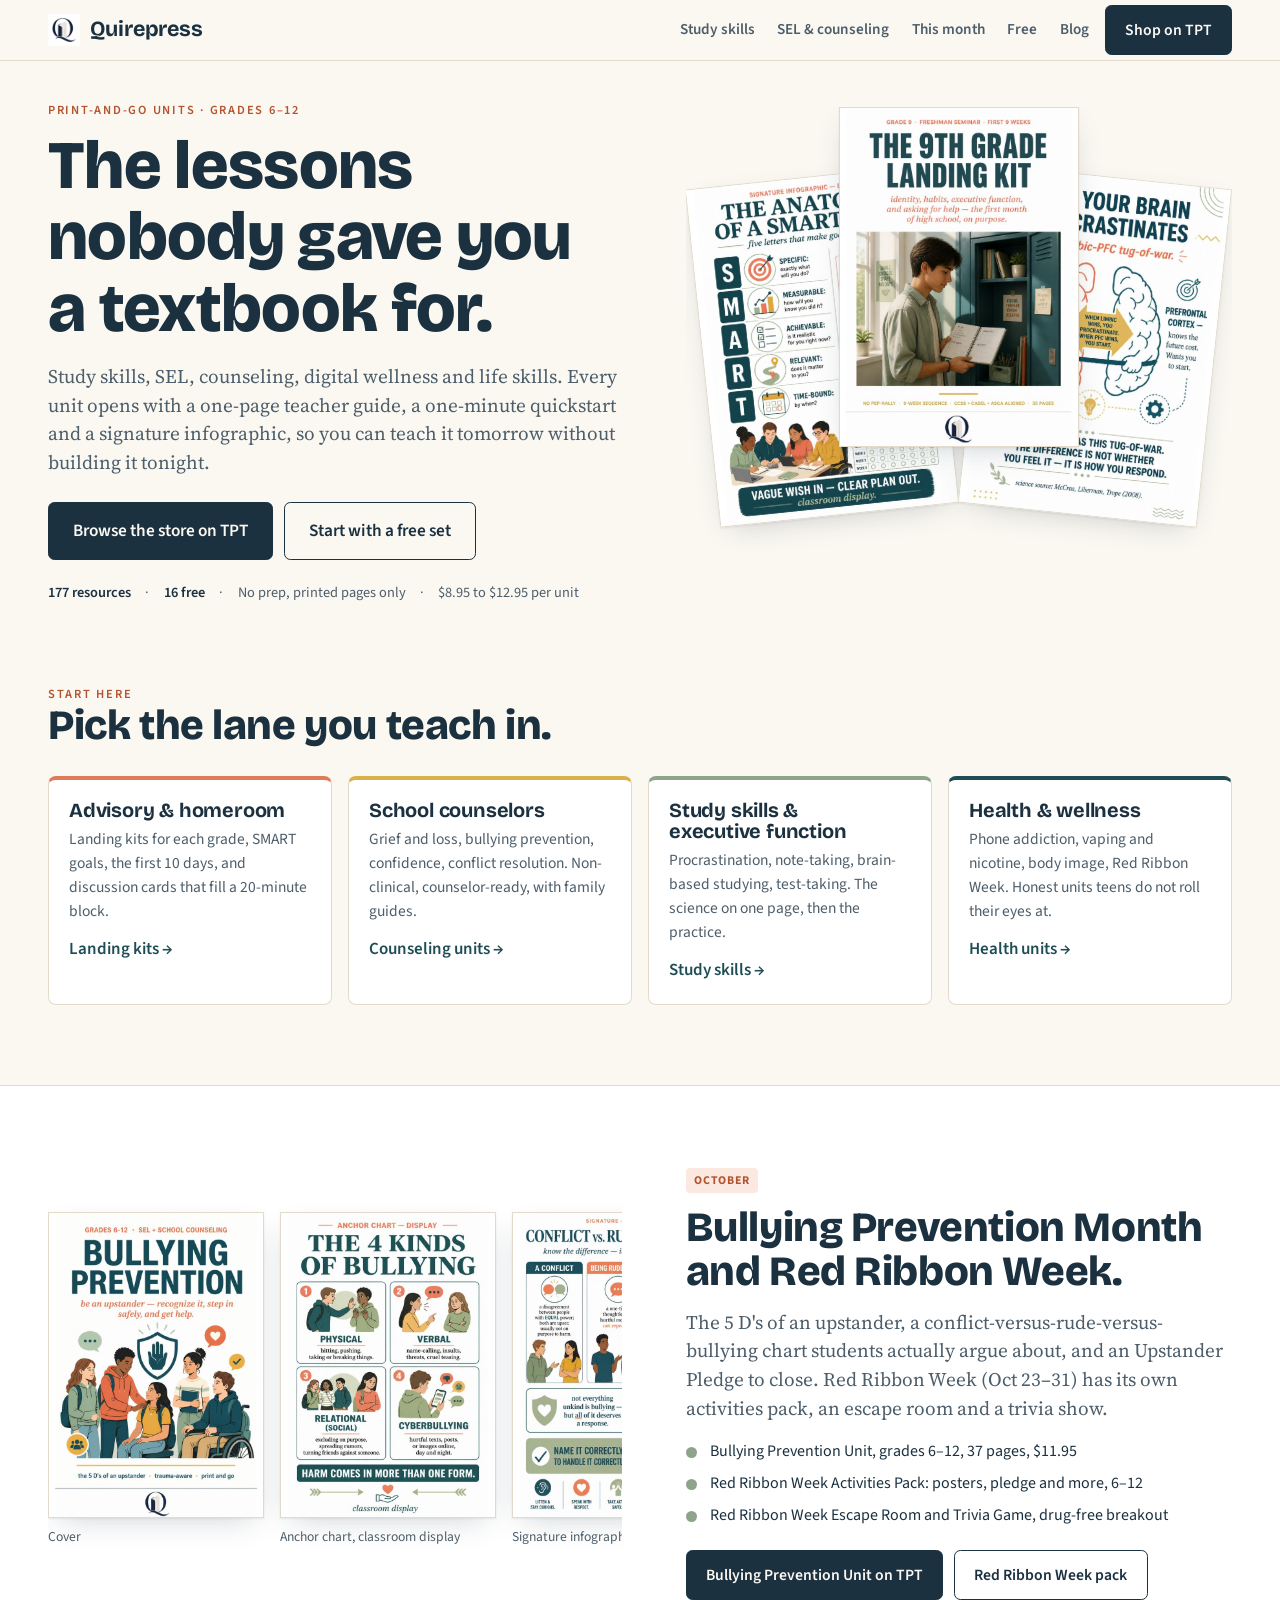
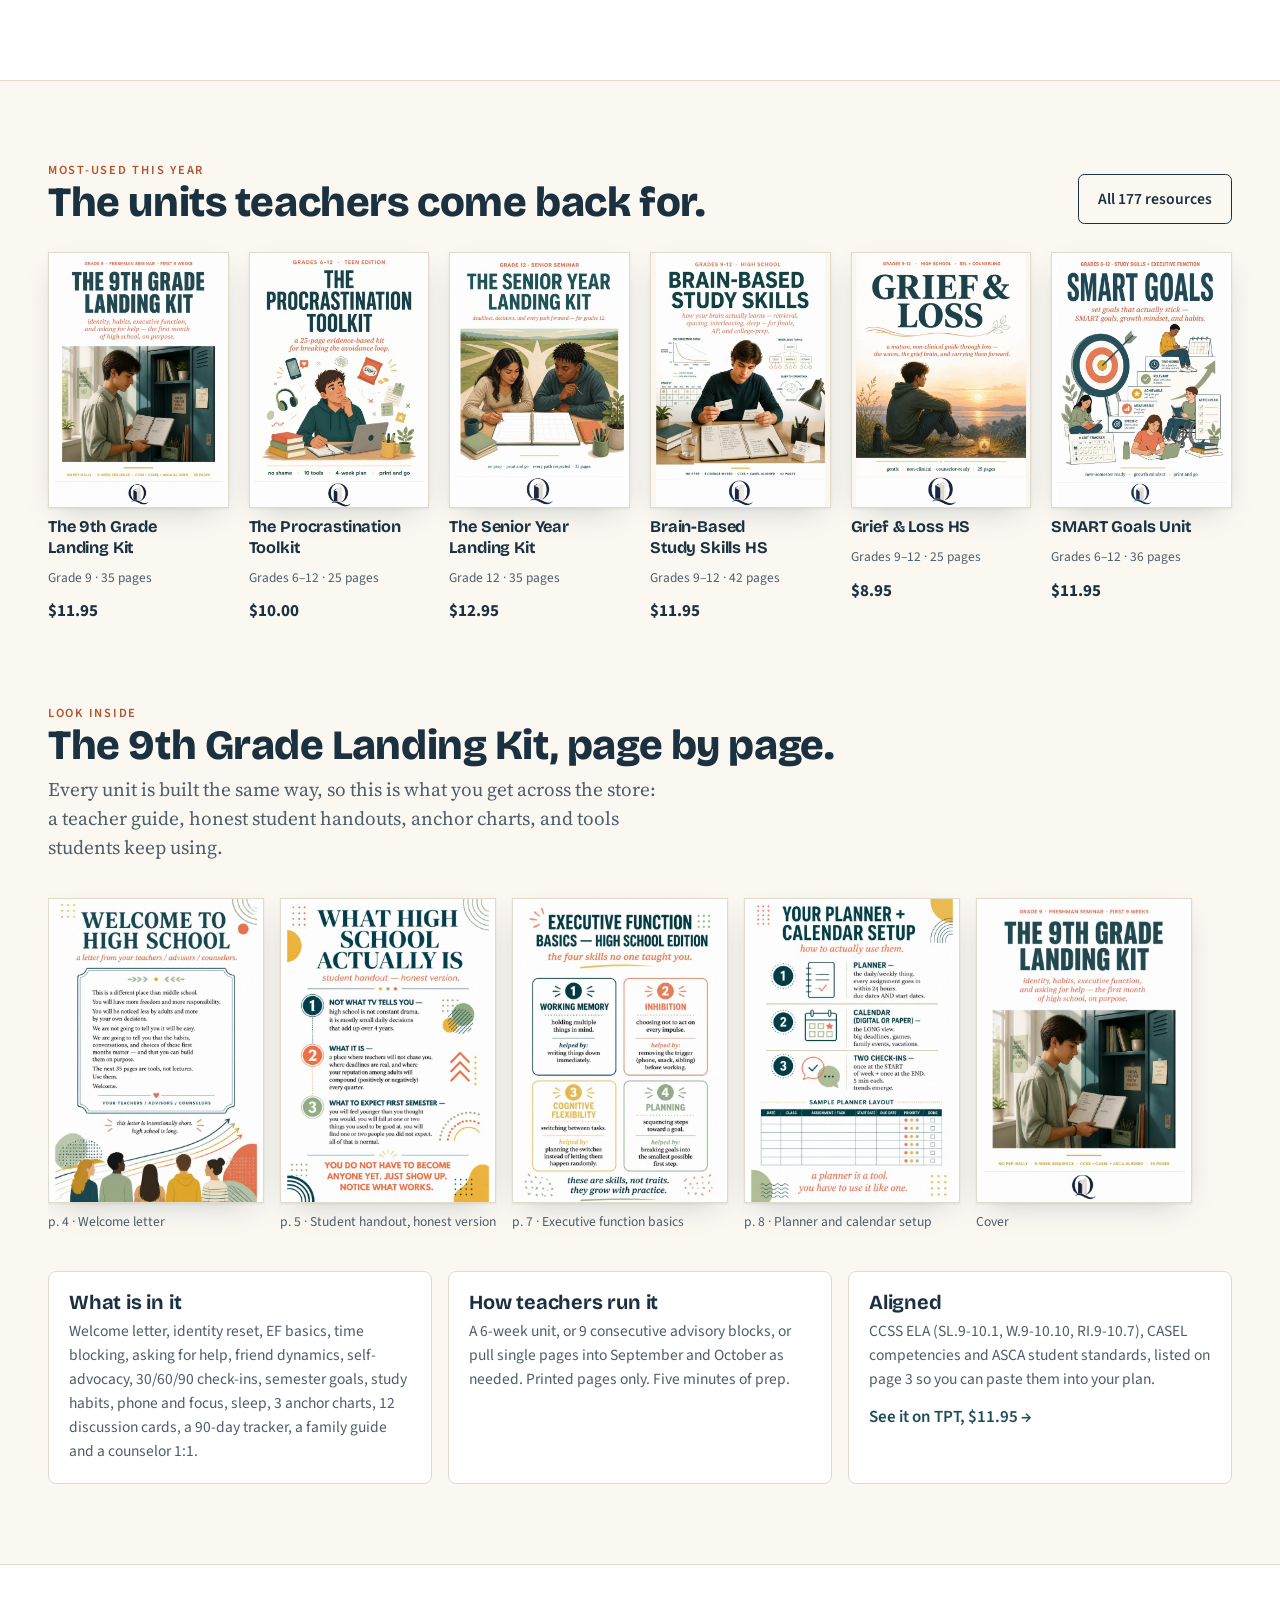
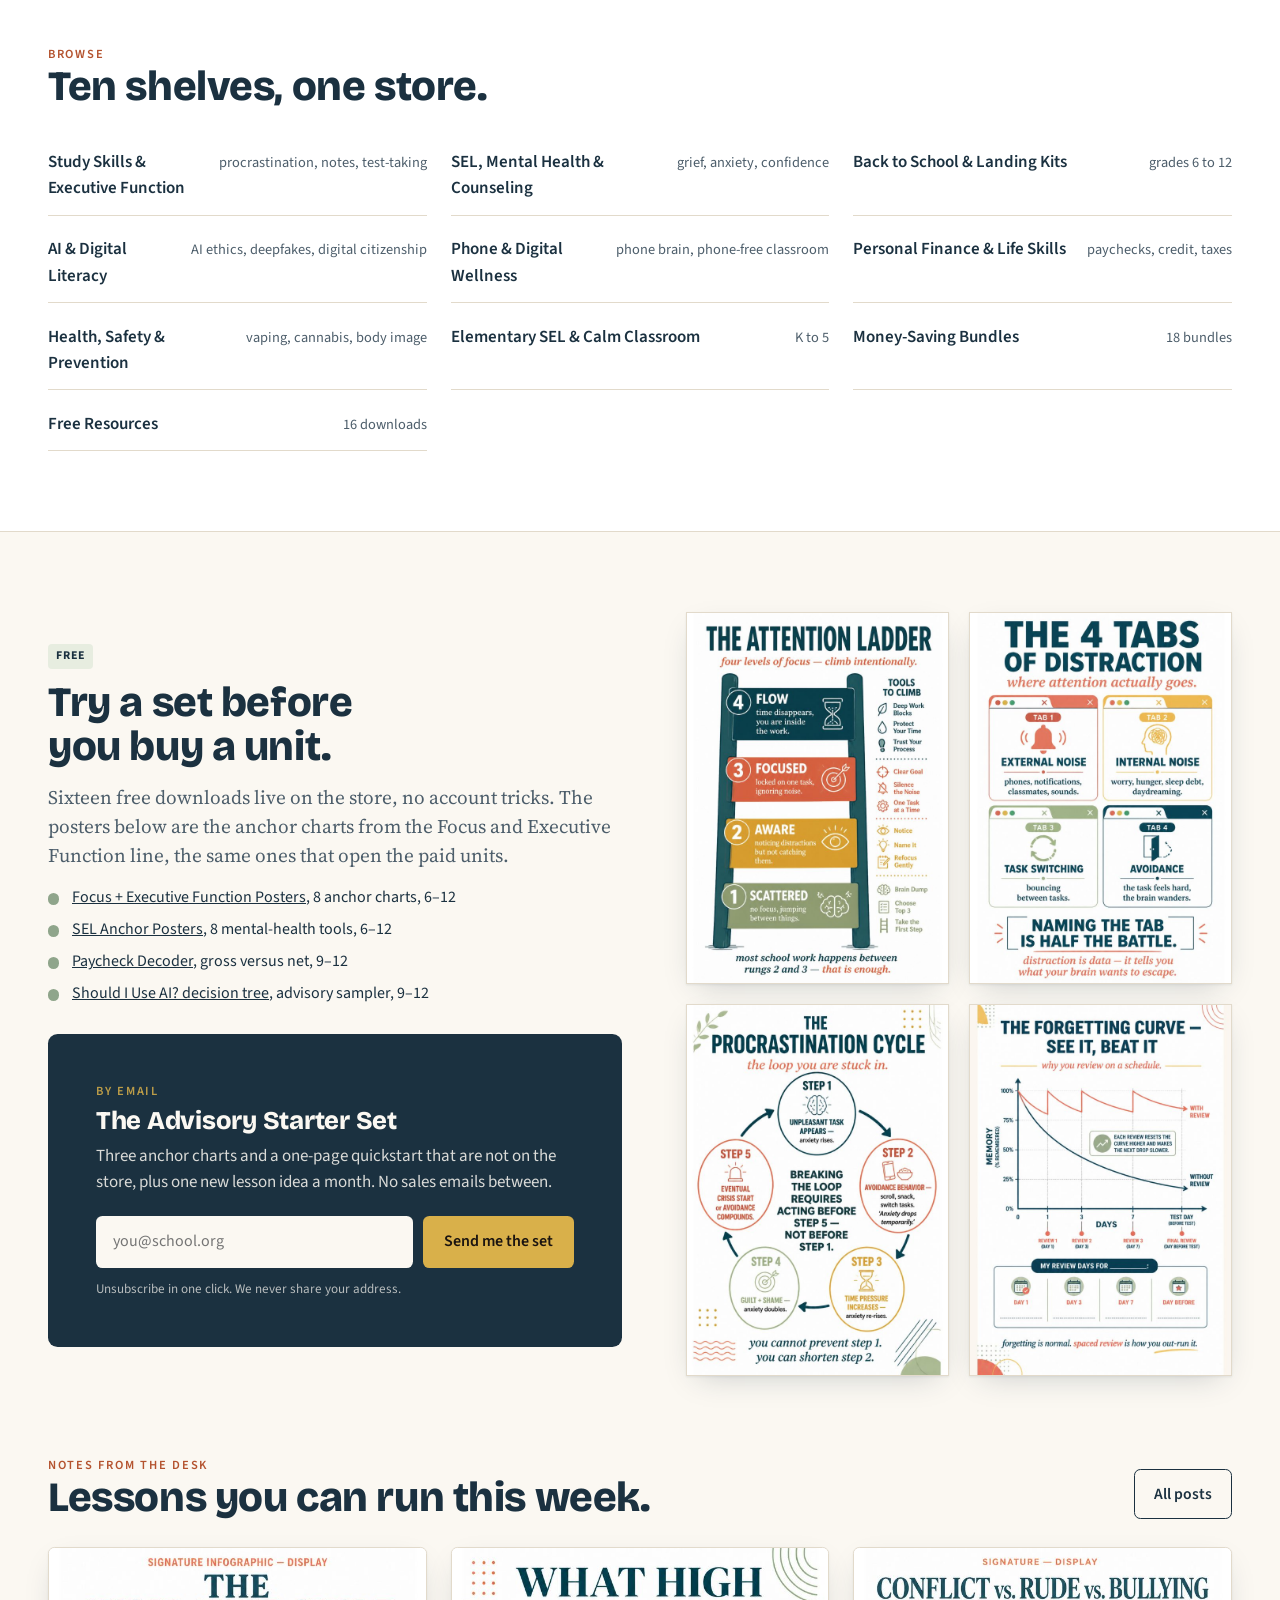
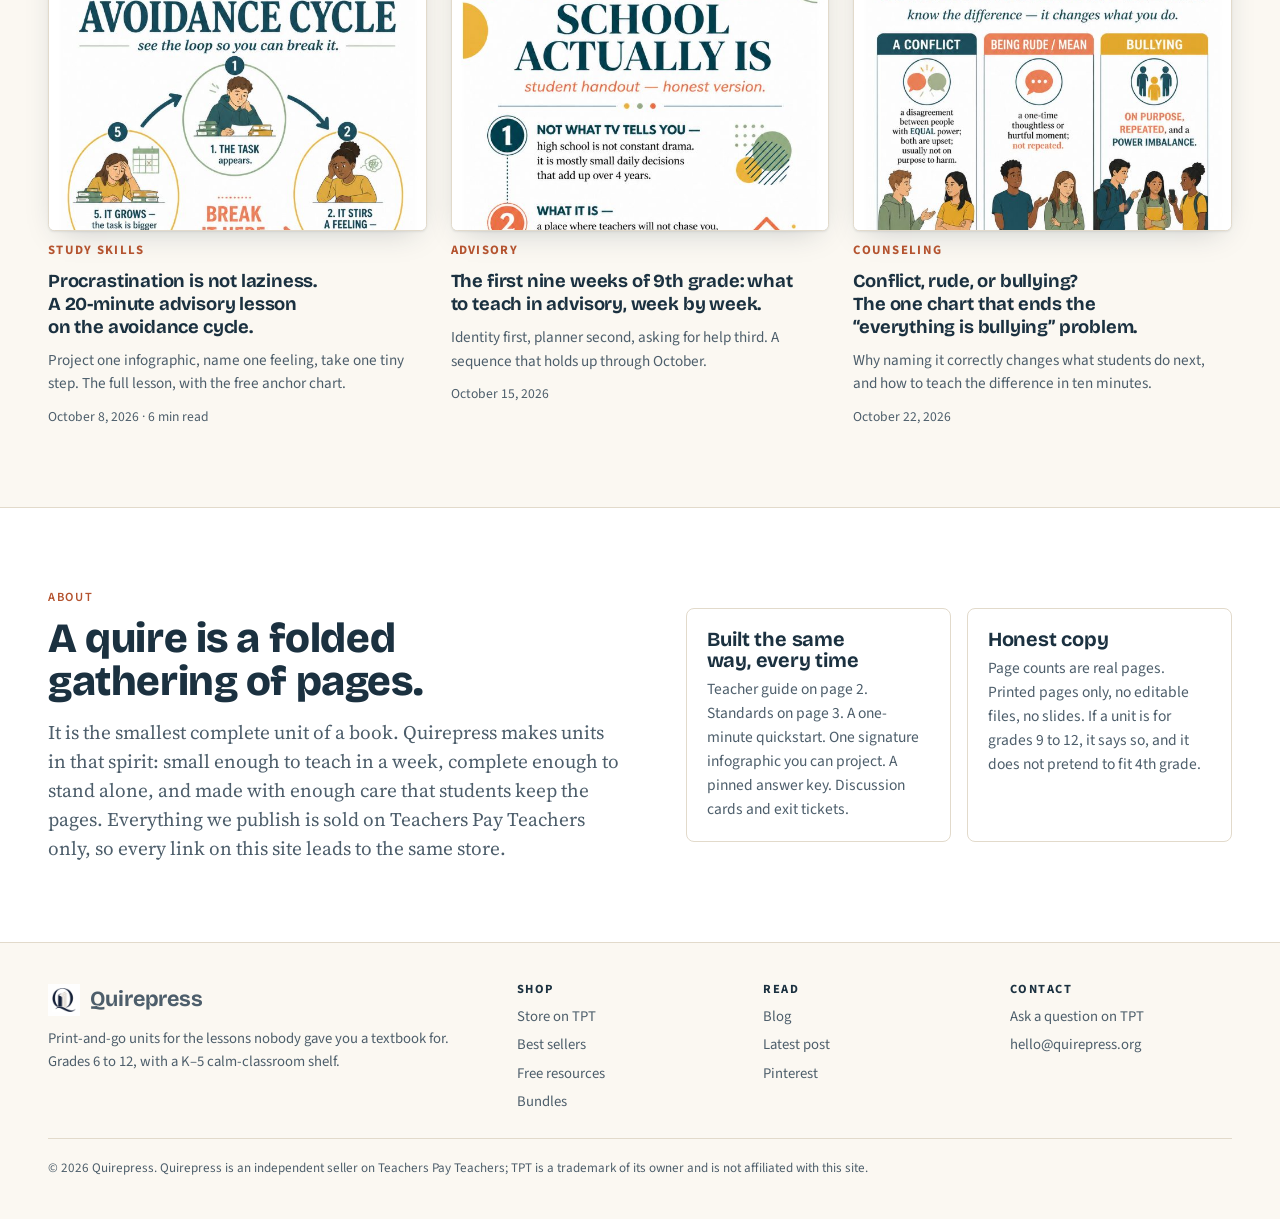
==== index.html @ 992aba27 "Quirepress site: home, product, blog, first post Co-Authored-By: Claude Fable 5.1 <noreply@anthropic" ====
<!doctype html>
<html lang="en">
<head>
<meta charset="utf-8">
<meta name="viewport" content="width=device-width,initial-scale=1,viewport-fit=cover">
<title>Quirepress · print-and-go units for grades 6–12</title>
<meta name="description" content="Study skills, SEL, counseling, digital wellness and life skills units for grades 6 to 12. Teacher guide, one-minute quickstart and a signature infographic in every unit. Sold on TPT.">
<link rel="canonical" href="https://quirepress.org/">
<link rel="icon" href="img/q-mark.png">
<meta property="og:title" content="Quirepress">
<meta property="og:description" content="The lessons nobody gave you a textbook for. Print-and-go units for grades 6–12.">
<meta property="og:image" content="https://quirepress.org/img/smart-6.jpg">
<link rel="stylesheet" href="https://fonts.googleapis.com/css2?family=Bricolage+Grotesque:opsz,wght@12..96,500;12..96,700;12..96,800&family=Source+Serif+4:ital,opsz,wght@0,8..60,400;0,8..60,600;1,8..60,400&family=Source+Sans+3:wght@400;600;700&display=swap">
<link rel="stylesheet" href="style.css">
</head>
<body>

<header class="nav">
  <div class="wrap">
    <a class="brand" href="index.html"><img src="img/q-mark.png" alt="">Quirepress</a>
    <nav class="nav-links" aria-label="Main">
      <a href="#study">Study skills</a>
      <a href="#sel">SEL &amp; counseling</a>
      <a href="#season">This month</a>
      <a href="#free">Free</a>
      <a href="blog.html">Blog</a>
    </nav>
    <a class="btn" href="https://www.teacherspayteachers.com/store/quirepress">Shop on TPT</a>
  </div>
</header>

<main>
<section class="section" style="padding-top:2.5rem">
  <div class="wrap split">
    <div>
      <p class="eyebrow">Print-and-go units · grades 6–12</p>
      <h1 style="margin-top:.6rem">The lessons nobody gave you a textbook for.</h1>
      <p class="lede" style="margin-top:1.1rem">Study skills, SEL, counseling, digital wellness and life skills. Every unit opens with a one-page teacher guide, a one-minute quickstart and a signature infographic, so you can teach it tomorrow without building it tonight.</p>
      <div style="display:flex;flex-wrap:wrap;gap:.7rem;margin-top:1.6rem">
        <a class="btn btn-lg" href="https://www.teacherspayteachers.com/store/quirepress">Browse the store on TPT</a>
        <a class="btn btn-lg btn-ghost" href="#free">Start with a free set</a>
      </div>
      <p class="meta" style="margin-top:1.4rem"><b>177 resources</b><span>·</span><b>16 free</b><span>·</span>No prep, printed pages only<span>·</span>$8.95 to $12.95 per unit</p>
    </div>
    <div class="fan" aria-label="Three real pages from Quirepress units">
      <div class="page p1"><img src="img/smart-6.jpg" alt="Infographic page: The Anatomy of a SMART Goal"></div>
      <div class="page p2"><img src="img/ninth-1.jpg" alt="Cover of The 9th Grade Landing Kit"></div>
      <div class="page p3"><img src="img/procr-4.jpg" alt="Infographic page: Why your brain procrastinates"></div>
    </div>
  </div>
</section>

<section class="section" style="padding-top:0">
  <div class="wrap">
    <div class="section-head">
      <div><p class="eyebrow">Start here</p><h2>Pick the lane you teach in.</h2></div>
    </div>
    <div class="cards cards-4">
      <div class="card role"><h3>Advisory &amp; homeroom</h3><p>Landing kits for each grade, SMART goals, the first 10 days, and discussion cards that fill a 20-minute block.</p><a class="more" href="#sel">Landing kits →</a></div>
      <div class="card role"><h3>School counselors</h3><p>Grief and loss, bullying prevention, confidence, conflict resolution. Non-clinical, counselor-ready, with family guides.</p><a class="more" href="#sel">Counseling units →</a></div>
      <div class="card role"><h3>Study skills &amp; executive function</h3><p>Procrastination, note-taking, brain-based studying, test-taking. The science on one page, then the practice.</p><a class="more" href="#study">Study skills →</a></div>
      <div class="card role"><h3>Health &amp; wellness</h3><p>Phone addiction, vaping and nicotine, body image, Red Ribbon Week. Honest units teens do not roll their eyes at.</p><a class="more" href="#season">Health units →</a></div>
    </div>
  </div>
</section>

<section class="section" id="season" style="background:var(--card);border-block:1px solid var(--rule)">
  <div class="wrap split split-rev">
    <div class="strip" aria-label="Pages from the Bullying Prevention unit">
      <figure><div class="page"><img src="img/bully-1.jpg" alt="Cover: Bullying Prevention, be an upstander"></div><figcaption>Cover</figcaption></figure>
      <figure><div class="page"><img src="img/bully-6.jpg" alt="Anchor chart: The 4 kinds of bullying"></div><figcaption>Anchor chart, classroom display</figcaption></figure>
      <figure><div class="page"><img src="img/bully-7.jpg" alt="Signature infographic: Conflict vs rude vs bullying"></div><figcaption>Signature infographic</figcaption></figure>
    </div>
    <div>
      <span class="tag tag-season">October</span>
      <h2 style="margin-top:.8rem">Bullying Prevention Month and Red Ribbon Week.</h2>
      <p class="lede" style="margin-top:.9rem">The 5 D's of an upstander, a conflict-versus-rude-versus-bullying chart students actually argue about, and an Upstander Pledge to close. Red Ribbon Week (Oct 23–31) has its own activities pack, an escape room and a trivia show.</p>
      <ul class="checks">
        <li>Bullying Prevention Unit, grades 6–12, 37 pages, $11.95</li>
        <li>Red Ribbon Week Activities Pack: posters, pledge and more, 6–12</li>
        <li>Red Ribbon Week Escape Room and Trivia Game, drug-free breakout</li>
      </ul>
      <div style="display:flex;flex-wrap:wrap;gap:.7rem;margin-top:1.4rem">
        <a class="btn" href="https://www.teacherspayteachers.com/Product/Bullying-Prevention-Unit-Be-an-Upstander-SEL-6-12-17644881">Bullying Prevention Unit on TPT</a>
        <a class="btn btn-ghost" href="https://www.teacherspayteachers.com/Product/Red-Ribbon-Week-Activities-Pack-Posters-Pledge-More-6-12-17662542">Red Ribbon Week pack</a>
      </div>
    </div>
  </div>
</section>

<section class="section" id="study">
  <div class="wrap">
    <div class="section-head">
      <div><p class="eyebrow">Most-used this year</p><h2>The units teachers come back for.</h2></div>
      <a class="btn btn-ghost" href="https://www.teacherspayteachers.com/store/quirepress">All 177 resources</a>
    </div>
    <div class="shelf">
      <a class="product" href="https://www.teacherspayteachers.com/Product/9th-Grade-Landing-Kit-Freshman-Seminar-Identity-Habits-EF-First-9-Weeks-16453225"><div class="page"><img src="img/ninth-1.jpg" alt="Cover: The 9th Grade Landing Kit"></div><h3>The 9th Grade Landing Kit</h3><p class="meta"><span>Grade 9 · 35 pages</span></p><p class="price">$11.95</p></a>
      <a class="product" href="product.html"><div class="page"><img src="img/procr-1.jpg" alt="Cover: The Procrastination Toolkit"></div><h3>The Procrastination Toolkit</h3><p class="meta"><span>Grades 6–12 · 25 pages</span></p><p class="price">$10.00</p></a>
      <a class="product" href="https://www.teacherspayteachers.com/Product/The-Senior-Year-Landing-Kit-Grade-12-Senior-Seminar-College-Career-Readiness-17282781"><div class="page"><img src="img/senior-1.jpg" alt="Cover: The Senior Year Landing Kit"></div><h3>The Senior Year Landing Kit</h3><p class="meta"><span>Grade 12 · 35 pages</span></p><p class="price">$12.95</p></a>
      <a class="product" href="https://www.teacherspayteachers.com/Product/Brain-Based-Study-Skills-High-School-Retrieval-Spacing-Sleep-Exam-Prep-9-12-16738622"><div class="page"><img src="img/study-1.jpg" alt="Cover: Brain-Based Study Skills, high school"></div><h3>Brain-Based Study Skills HS</h3><p class="meta"><span>Grades 9–12 · 42 pages</span></p><p class="price">$11.95</p></a>
      <a class="product" href="https://www.teacherspayteachers.com/Product/Grief-and-Loss-High-School-Grief-Support-SEL-Counseling-Lessons-9-12-17007240"><div class="page"><img src="img/grief-1.jpg" alt="Cover: Grief and Loss, high school"></div><h3>Grief &amp; Loss HS</h3><p class="meta"><span>Grades 9–12 · 25 pages</span></p><p class="price">$8.95</p></a>
      <a class="product" href="https://www.teacherspayteachers.com/Product/SMART-Goals-Unit-Goal-Setting-Growth-Mindset-6-12-17644925"><div class="page"><img src="img/smart-1.jpg" alt="Cover: SMART Goals unit"></div><h3>SMART Goals Unit</h3><p class="meta"><span>Grades 6–12 · 36 pages</span></p><p class="price">$11.95</p></a>
    </div>
  </div>
</section>

<section class="section" id="sel" style="padding-top:0">
  <div class="wrap">
    <div class="section-head">
      <div><p class="eyebrow">Look inside</p><h2>The 9th Grade Landing Kit, page by page.</h2><p class="lede">Every unit is built the same way, so this is what you get across the store: a teacher guide, honest student handouts, anchor charts, and tools students keep using.</p></div>
    </div>
    <div class="strip" aria-label="Pages from The 9th Grade Landing Kit">
      <figure><div class="page"><img src="img/ninth-4.jpg" alt="Welcome to high school, a letter from your teachers"></div><figcaption>p. 4 · Welcome letter</figcaption></figure>
      <figure><div class="page"><img src="img/ninth-5.jpg" alt="What high school actually is, student handout"></div><figcaption>p. 5 · Student handout, honest version</figcaption></figure>
      <figure><div class="page"><img src="img/ninth-7.jpg" alt="Executive function basics, high school edition"></div><figcaption>p. 7 · Executive function basics</figcaption></figure>
      <figure><div class="page"><img src="img/ninth-8.jpg" alt="Your planner and calendar setup"></div><figcaption>p. 8 · Planner and calendar setup</figcaption></figure>
      <figure><div class="page"><img src="img/ninth-1.jpg" alt="Cover of The 9th Grade Landing Kit"></div><figcaption>Cover</figcaption></figure>
    </div>
    <div class="cards cards-3" style="margin-top:1.5rem">
      <div class="card"><h3>What is in it</h3><p>Welcome letter, identity reset, EF basics, time blocking, asking for help, friend dynamics, self-advocacy, 30/60/90 check-ins, semester goals, study habits, phone and focus, sleep, 3 anchor charts, 12 discussion cards, a 90-day tracker, a family guide and a counselor 1:1.</p></div>
      <div class="card"><h3>How teachers run it</h3><p>A 6-week unit, or 9 consecutive advisory blocks, or pull single pages into September and October as needed. Printed pages only. Five minutes of prep.</p></div>
      <div class="card"><h3>Aligned</h3><p>CCSS ELA (SL.9-10.1, W.9-10.10, RI.9-10.7), CASEL competencies and ASCA student standards, listed on page 3 so you can paste them into your plan.</p><a class="more" href="https://www.teacherspayteachers.com/Product/9th-Grade-Landing-Kit-Freshman-Seminar-Identity-Habits-EF-First-9-Weeks-16453225">See it on TPT, $11.95 →</a></div>
    </div>
  </div>
</section>

<section class="section" style="background:var(--card);border-block:1px solid var(--rule)">
  <div class="wrap">
    <div class="section-head">
      <div><p class="eyebrow">Browse</p><h2>Ten shelves, one store.</h2></div>
    </div>
    <div class="cats">
      <a href="https://www.teacherspayteachers.com/store/quirepress">Study Skills &amp; Executive Function <span>procrastination, notes, test-taking</span></a>
      <a href="https://www.teacherspayteachers.com/store/quirepress">SEL, Mental Health &amp; Counseling <span>grief, anxiety, confidence</span></a>
      <a href="https://www.teacherspayteachers.com/store/quirepress">Back to School &amp; Landing Kits <span>grades 6 to 12</span></a>
      <a href="https://www.teacherspayteachers.com/store/quirepress">AI &amp; Digital Literacy <span>AI ethics, deepfakes, digital citizenship</span></a>
      <a href="https://www.teacherspayteachers.com/store/quirepress">Phone &amp; Digital Wellness <span>phone brain, phone-free classroom</span></a>
      <a href="https://www.teacherspayteachers.com/store/quirepress">Personal Finance &amp; Life Skills <span>paychecks, credit, taxes</span></a>
      <a href="https://www.teacherspayteachers.com/store/quirepress">Health, Safety &amp; Prevention <span>vaping, cannabis, body image</span></a>
      <a href="https://www.teacherspayteachers.com/store/quirepress">Elementary SEL &amp; Calm Classroom <span>K to 5</span></a>
      <a href="https://www.teacherspayteachers.com/store/quirepress">Money-Saving Bundles <span>18 bundles</span></a>
      <a href="https://www.teacherspayteachers.com/store/quirepress">Free Resources <span>16 downloads</span></a>
    </div>
  </div>
</section>

<section class="section" id="free">
  <div class="wrap split">
    <div>
      <span class="tag tag-free">Free</span>
      <h2 style="margin-top:.8rem">Try a set before you buy a unit.</h2>
      <p class="lede" style="margin-top:.9rem">Sixteen free downloads live on the store, no account tricks. The posters below are the anchor charts from the Focus and Executive Function line, the same ones that open the paid units.</p>
      <ul class="checks">
        <li><a href="https://www.teacherspayteachers.com/Product/FREE-Focus-Executive-Function-Posters-8-Anchor-Charts-Grades-6-12-SEL-Health-16286095">Focus + Executive Function Posters</a>, 8 anchor charts, 6–12</li>
        <li><a href="https://www.teacherspayteachers.com/Product/FREE-SEL-Anchor-Posters-8-Mental-Health-Anxiety-Tools-Grades-6-12-Classroom-16274301">SEL Anchor Posters</a>, 8 mental-health tools, 6–12</li>
        <li><a href="https://www.teacherspayteachers.com/Product/FREE-Paycheck-Decoder-Gross-vs-Net-Pay-Stub-Personal-Finance-High-School-9-12-17332252">Paycheck Decoder</a>, gross versus net, 9–12</li>
        <li><a href="https://www.teacherspayteachers.com/Product/FREE-Should-I-Use-AI-Decision-Tree-HS-Advisory-Sampler-AI-Literacy-9-12-16453946">Should I Use AI? decision tree</a>, advisory sampler, 9–12</li>
      </ul>
      <div class="optin" style="margin-top:1.75rem">
        <p class="eyebrow">By email</p>
        <h2 style="font-size:1.6rem;margin-top:.4rem">The Advisory Starter Set</h2>
        <p style="margin-top:.5rem">Three anchor charts and a one-page quickstart that are not on the store, plus one new lesson idea a month. No sales emails between.</p>
        <form id="optin-form">
          <label for="optin-email" style="position:absolute;left:-9999px">Email</label>
          <input id="optin-email" type="email" required placeholder="you@school.org" autocomplete="email">
          <button type="submit">Send me the set</button>
        </form>
        <p class="done" id="optin-done" hidden>Thanks. Check your inbox for the starter set.</p>
        <small>Unsubscribe in one click. We never share your address.</small>
      </div>
    </div>
    <div class="gallery" style="grid-template-columns:repeat(2,1fr)">
      <figure><div class="page"><img src="img/free-2.jpg" alt="Free poster from the Focus and Executive Function set"></div></figure>
      <figure><div class="page"><img src="img/free-3.jpg" alt="Free poster from the Focus and Executive Function set"></div></figure>
      <figure><div class="page"><img src="img/procr-5.jpg" alt="The procrastination cycle infographic"></div></figure>
      <figure><div class="page"><img src="img/study-5.jpg" alt="The forgetting curve, see it and beat it"></div></figure>
    </div>
  </div>
</section>

<section class="section" style="padding-top:0">
  <div class="wrap">
    <div class="section-head">
      <div><p class="eyebrow">Notes from the desk</p><h2>Lessons you can run this week.</h2></div>
      <a class="btn btn-ghost" href="blog.html">All posts</a>
    </div>
    <div class="posts">
      <a class="post" href="post.html"><div class="thumb"><img src="img/avoid-6.jpg" alt="The avoidance cycle infographic"></div><span class="kicker">Study skills</span><h3>Procrastination is not laziness. A 20-minute advisory lesson on the avoidance cycle.</h3><p>Project one infographic, name one feeling, take one tiny step. The full lesson, with the free anchor chart.</p><time datetime="2026-10-08">October 8, 2026 · 6 min read</time></a>
      <a class="post" href="blog.html"><div class="thumb"><img src="img/ninth-5.jpg" alt="What high school actually is, student handout"></div><span class="kicker">Advisory</span><h3>The first nine weeks of 9th grade: what to teach in advisory, week by week.</h3><p>Identity first, planner second, asking for help third. A sequence that holds up through October.</p><time datetime="2026-10-15">October 15, 2026</time></a>
      <a class="post" href="blog.html"><div class="thumb"><img src="img/bully-7.jpg" alt="Conflict versus rude versus bullying chart"></div><span class="kicker">Counseling</span><h3>Conflict, rude, or bullying? The one chart that ends the “everything is bullying” problem.</h3><p>Why naming it correctly changes what students do next, and how to teach the difference in ten minutes.</p><time datetime="2026-10-22">October 22, 2026</time></a>
    </div>
  </div>
</section>

<section class="section" style="background:var(--card);border-top:1px solid var(--rule)">
  <div class="wrap split">
    <div>
      <p class="eyebrow">About</p>
      <h2 style="margin-top:.6rem">A quire is a folded gathering of pages.</h2>
      <p class="lede" style="margin-top:.9rem">It is the smallest complete unit of a book. Quirepress makes units in that spirit: small enough to teach in a week, complete enough to stand alone, and made with enough care that students keep the pages. Everything we publish is sold on Teachers Pay Teachers only, so every link on this site leads to the same store.</p>
    </div>
    <div class="cards cards-2">
      <div class="card"><h3>Built the same way, every time</h3><p>Teacher guide on page 2. Standards on page 3. A one-minute quickstart. One signature infographic you can project. A pinned answer key. Discussion cards and exit tickets.</p></div>
      <div class="card"><h3>Honest copy</h3><p>Page counts are real pages. Printed pages only, no editable files, no slides. If a unit is for grades 9 to 12, it says so, and it does not pretend to fit 4th grade.</p></div>
    </div>
  </div>
</section>
</main>

<footer>
  <div class="wrap">
    <div>
      <a class="brand" href="index.html"><img src="img/q-mark.png" alt="">Quirepress</a>
      <p style="margin-top:.7rem;max-width:30rem">Print-and-go units for the lessons nobody gave you a textbook for. Grades 6 to 12, with a K–5 calm-classroom shelf.</p>
    </div>
    <div><h4>Shop</h4><ul><li><a href="https://www.teacherspayteachers.com/store/quirepress">Store on TPT</a></li><li><a href="#study">Best sellers</a></li><li><a href="#free">Free resources</a></li><li><a href="https://www.teacherspayteachers.com/store/quirepress">Bundles</a></li></ul></div>
    <div><h4>Read</h4><ul><li><a href="blog.html">Blog</a></li><li><a href="post.html">Latest post</a></li><li><a href="https://www.pinterest.com/quirepress/">Pinterest</a></li></ul></div>
    <div><h4>Contact</h4><ul><li><a href="https://www.teacherspayteachers.com/store/quirepress">Ask a question on TPT</a></li><li><span>hello@quirepress.org</span></li></ul></div>
    <p class="legal">© 2026 Quirepress. Quirepress is an independent seller on Teachers Pay Teachers; TPT is a trademark of its owner and is not affiliated with this site.</p>
  </div>
</footer>

<script>
(function(){
  var f=document.getElementById('optin-form'),d=document.getElementById('optin-done');
  if(!f)return;
  f.addEventListener('submit',function(e){e.preventDefault();f.hidden=true;d.hidden=false;});
})();
</script>

</body>
</html>
---- style.css ----
/* Layout: a teacher's desk. Real pages do the selling; prose stays ~38rem wide, shelves and galleries go wide on desktop. */
:root{
  --paper:#fbf8f2; --card:#ffffff; --ink:#1b3140; --ink-2:#4d5e6b; --rule:#e2dacb;
  --teal:#1f4d56; --coral:#e07b5a; --coral-ink:#b4532f; --coral-soft:#fbe9e1;
  --mustard:#d9b04a; --mustard-soft:#f7ecc9; --sage:#8fa58b; --sage-soft:#e7ede0;
  --shadow:0 1px 2px rgba(27,49,64,.08),0 10px 30px -12px rgba(27,49,64,.25);
  --display:"Bricolage Grotesque","Arial Narrow",Arial,sans-serif;
  --serif:"Source Serif 4",Georgia,"Times New Roman",serif;
  --sans:"Source Sans 3","Segoe UI",Helvetica,Arial,sans-serif;
}
@media (prefers-color-scheme: dark){
  :root:not([data-theme="light"]){
    --paper:#15212a; --card:#1c2b36; --ink:#eef0ea; --ink-2:#b5c0c7; --rule:#2d3d49;
    --teal:#9ecfd7; --coral:#e07b5a; --coral-ink:#f0a085; --coral-soft:#3a271f;
    --mustard:#d9b04a; --mustard-soft:#3b3418; --sage:#9fb79b; --sage-soft:#243127;
    --shadow:0 1px 2px rgba(0,0,0,.4),0 10px 30px -12px rgba(0,0,0,.6);
    color-scheme:dark;
  }
}
:root[data-theme="dark"]{
  --paper:#15212a; --card:#1c2b36; --ink:#eef0ea; --ink-2:#b5c0c7; --rule:#2d3d49;
  --teal:#9ecfd7; --coral:#e07b5a; --coral-ink:#f0a085; --coral-soft:#3a271f;
  --mustard:#d9b04a; --mustard-soft:#3b3418; --sage:#9fb79b; --sage-soft:#243127;
  --shadow:0 1px 2px rgba(0,0,0,.4),0 10px 30px -12px rgba(0,0,0,.6);
  color-scheme:dark;
}
*{box-sizing:border-box}
html{-webkit-text-size-adjust:100%}
body{margin:0;background:var(--paper);color:var(--ink);font-family:var(--sans);font-size:1.0625rem;line-height:1.55}
img{max-width:100%;height:auto;display:block}
a{color:inherit}
h1,h2,h3,h4{font-family:var(--display);line-height:1.05;margin:0;text-wrap:balance;letter-spacing:-.01em}
h1{font-size:clamp(2.25rem,5.5vw,4.25rem);font-weight:800}
h2{font-size:clamp(1.7rem,3.4vw,2.6rem);font-weight:800}
h3{font-size:1.25rem;font-weight:700}
p{margin:0}
.wrap{max-width:78rem;margin-inline:auto;padding-inline:1rem}
@media (min-width:40rem){.wrap{padding-inline:1.5rem}}
@media (min-width:64rem){.wrap{padding-inline:2rem}}
.eyebrow{font-family:var(--sans);font-weight:600;font-size:.78rem;letter-spacing:.14em;text-transform:uppercase;color:var(--coral-ink)}
.lede{font-family:var(--serif);font-size:1.2rem;line-height:1.5;color:var(--ink-2);max-width:38rem}
.prose{font-family:var(--serif);font-size:1.125rem;line-height:1.65;max-width:38rem}
.prose p{margin-block:0 1.1em}
.prose h2{font-size:1.75rem;margin-block:2.2rem .7rem}
.prose h3{font-size:1.25rem;margin-block:1.6rem .5rem;font-family:var(--display)}
.prose ul,.prose ol{padding-left:1.3rem;margin-block:0 1.1em}
.prose li{margin-block:.3em}
.prose a{color:var(--teal);text-decoration-thickness:1px;text-underline-offset:3px}
.prose strong{font-weight:600}
.prose a.btn{color:var(--paper);text-decoration:none}
.prose a.btn-ghost{color:var(--ink)}
.prose a.more{text-decoration:none}
.prose figure{margin:1.6rem 0}
.prose figcaption{font-family:var(--sans);font-size:.85rem;color:var(--ink-2);margin-top:.5rem}
.section{padding-block:3.5rem}
@media (min-width:64rem){.section{padding-block:5rem}}
.section-head{display:flex;flex-wrap:wrap;align-items:end;justify-content:space-between;gap:1rem 2rem;margin-bottom:1.75rem}
.section-head .lede{margin-top:.5rem}
.rule{border:0;border-top:1px solid var(--rule);margin:0}

/* nav */
.nav{position:sticky;top:env(safe-area-inset-top,0px);z-index:20;background:var(--paper);border-bottom:1px solid var(--rule)}
.nav .wrap{display:flex;align-items:center;gap:1rem;min-height:3.75rem}
.brand{display:flex;align-items:center;gap:.6rem;text-decoration:none;font-family:var(--display);font-weight:700;font-size:1.35rem;letter-spacing:-.01em}
.brand img{width:2rem;height:2rem}
.nav-links{display:none;gap:1.4rem;margin-left:auto;font-weight:600;font-size:.95rem}
.nav-links a{text-decoration:none;color:var(--ink-2)}
.nav-links a:hover{color:var(--ink)}
.nav .btn{margin-left:auto}
@media (min-width:64rem){.nav-links{display:flex}.nav .btn{margin-left:0}}

/* buttons */
.btn{display:inline-flex;align-items:center;gap:.5rem;background:var(--ink);color:var(--paper);font-family:var(--sans);font-weight:600;font-size:.98rem;padding:.75rem 1.2rem;border-radius:.4rem;text-decoration:none;border:1px solid var(--ink);white-space:nowrap}
.btn:hover{background:var(--teal);border-color:var(--teal)}
:root[data-theme="dark"] .btn,:root:not([data-theme="light"]) .btn{}
.btn-ghost{background:transparent;color:var(--ink);border-color:var(--ink)}
.btn-ghost:hover{background:var(--card);color:var(--ink)}
.btn-coral{background:var(--coral);border-color:var(--coral);color:#1b1410}
.btn-coral:hover{background:#d26a48;border-color:#d26a48;color:#1b1410}
.btn-lg{font-size:1.08rem;padding:.9rem 1.5rem}
.btn:focus-visible,a:focus-visible,button:focus-visible,input:focus-visible{outline:3px solid var(--mustard);outline-offset:2px}

/* real pages */
.page{aspect-ratio:662/936;width:100%;background:var(--card);border:1px solid var(--rule);box-shadow:var(--shadow);overflow:hidden}
.page img{width:100%;height:100%;object-fit:cover}
.fan{position:relative;aspect-ratio:10/9;width:100%;max-width:100%;overflow:hidden;padding-inline:3%}
.fan .page{position:absolute;width:44%}
.fan .p1{left:3%;top:14%;transform:rotate(-6deg)}
.fan .p2{left:28%;top:0;z-index:2}
.fan .p3{left:53%;top:14%;transform:rotate(6deg)}
.strip{display:flex;gap:1rem;overflow-x:auto;scroll-snap-type:x mandatory;padding-block:.5rem .9rem;scrollbar-width:thin}
.strip > *{flex:0 0 13.5rem;scroll-snap-align:start}
.strip figcaption,.gallery figcaption{font-size:.85rem;color:var(--ink-2);margin-top:.5rem}
.strip figure,.gallery figure{margin:0}
.gallery{display:grid;grid-template-columns:repeat(2,1fr);gap:1rem}
@media (min-width:40rem){.gallery{grid-template-columns:repeat(3,1fr)}}
@media (min-width:64rem){.gallery{grid-template-columns:repeat(4,1fr);gap:1.25rem}}

/* tags */
.tag{display:inline-block;font-size:.74rem;font-weight:700;letter-spacing:.08em;text-transform:uppercase;padding:.2rem .5rem;border-radius:.25rem;background:var(--mustard-soft);color:var(--ink)}
.tag-free{background:var(--sage-soft)}
.tag-season{background:var(--coral-soft);color:var(--coral-ink)}
.meta{display:flex;flex-wrap:wrap;gap:.4rem .9rem;font-size:.9rem;color:var(--ink-2)}
.meta b{color:var(--ink);font-weight:600}

/* shelf of products */
.shelf{display:grid;grid-template-columns:repeat(2,1fr);gap:1.25rem 1rem}
@media (min-width:40rem){.shelf{grid-template-columns:repeat(3,1fr)}}
@media (min-width:64rem){.shelf{grid-template-columns:repeat(6,1fr);gap:1.25rem}}
.shelf-3{grid-template-columns:repeat(1,1fr)}
@media (min-width:40rem){.shelf-3{grid-template-columns:repeat(3,1fr)}}
.product{display:flex;flex-direction:column;gap:.6rem;text-decoration:none;color:inherit;min-width:0}
.product .page{transition:transform .2s ease}
.product:hover .page{transform:translateY(-3px)}
.product h3{font-size:1.02rem;line-height:1.25}
.product .price{font-weight:700}
.product .meta{font-size:.84rem}

/* cards */
.card{background:var(--card);border:1px solid var(--rule);border-radius:.5rem;padding:1.25rem;min-width:0}
.cards{display:grid;gap:1rem}
@media (min-width:40rem){.cards-2{grid-template-columns:repeat(2,1fr)}.cards-3{grid-template-columns:repeat(3,1fr)}.cards-4{grid-template-columns:repeat(2,1fr)}}
@media (min-width:64rem){.cards-4{grid-template-columns:repeat(4,1fr)}}
.card h3{margin-bottom:.4rem}
.card p{color:var(--ink-2);font-size:.97rem}
.card a.more{display:inline-block;margin-top:.8rem;font-weight:600;color:var(--teal);text-decoration:none}
.card a.more:hover{text-decoration:underline}
.role{border-top:4px solid var(--coral)}
.role:nth-child(2){border-top-color:var(--mustard)}
.role:nth-child(3){border-top-color:var(--sage)}
.role:nth-child(4){border-top-color:var(--teal)}

/* category list */
.cats{display:grid;gap:.5rem 1.5rem;grid-template-columns:1fr}
@media (min-width:40rem){.cats{grid-template-columns:repeat(2,1fr)}}
@media (min-width:64rem){.cats{grid-template-columns:repeat(3,1fr)}}
.cats a{display:flex;justify-content:space-between;gap:1rem;align-items:baseline;padding:.8rem 0;border-bottom:1px solid var(--rule);text-decoration:none;font-weight:600}
.cats a span{color:var(--ink-2);font-weight:400;font-size:.9rem;white-space:nowrap}
.cats a:hover{color:var(--teal)}

/* feature split */
.split{display:grid;gap:2rem;align-items:center}
@media (min-width:64rem){.split{grid-template-columns:1.05fr 1fr;gap:4rem}}
.split-rev > :first-child{order:2}
@media (min-width:64rem){.split-rev > :first-child{order:0}}
.checks{list-style:none;padding:0;margin:1rem 0 0;display:grid;gap:.45rem;font-size:1rem}
.checks li{padding-left:1.5rem;position:relative}
.checks li::before{content:"";position:absolute;left:0;top:.5em;width:.7rem;height:.7rem;border-radius:50%;background:var(--sage)}

/* opt-in */
.optin{background:var(--ink);color:var(--paper);border-radius:.6rem;padding:2rem 1.25rem}
@media (min-width:64rem){.optin{padding:3rem}}
.optin .eyebrow{color:var(--mustard)}
.optin h2{color:var(--paper)}
.optin p{color:var(--paper);opacity:.85}
.optin form{display:flex;flex-wrap:wrap;gap:.6rem;margin-top:1.25rem}
.optin input{flex:1 1 14rem;min-width:0;font:inherit;font-size:1rem;padding:.8rem 1rem;border-radius:.4rem;border:1px solid transparent;background:var(--paper);color:var(--ink)}
.optin button{font:inherit;font-weight:600;font-size:1rem;padding:.8rem 1.3rem;border-radius:.4rem;border:0;background:var(--mustard);color:#1b1410;cursor:pointer}
.optin button:hover{background:#e7c060}
.optin small{display:block;margin-top:.7rem;font-size:.82rem;opacity:.7}
.optin .done{margin-top:1rem;font-weight:600;color:var(--mustard)}

/* blog cards */
.posts{display:grid;gap:1.5rem}
@media (min-width:40rem){.posts{grid-template-columns:repeat(3,1fr)}}
.post{display:flex;flex-direction:column;gap:.6rem;text-decoration:none;color:inherit;min-width:0}
.post .thumb{aspect-ratio:4/3;overflow:hidden;border-radius:.4rem;border:1px solid var(--rule);background:var(--card);box-shadow:var(--shadow)}
.post .thumb img{width:100%;height:100%;object-fit:cover;object-position:top}
.post h3{font-size:1.15rem;line-height:1.25}
.post .kicker{font-size:.8rem;font-weight:700;letter-spacing:.1em;text-transform:uppercase;color:var(--coral-ink)}
.post p{color:var(--ink-2);font-size:.95rem}
.post time{font-size:.85rem;color:var(--ink-2)}

/* callouts */
.callout{border-left:4px solid var(--mustard);background:var(--mustard-soft);padding:1rem 1.25rem;border-radius:0 .4rem .4rem 0;margin:1.75rem 0;font-family:var(--sans)}
.callout h3{font-size:1.1rem;margin-bottom:.35rem}
.callout p{margin:0;font-size:.98rem}
.product-inline{display:grid;grid-template-columns:5.5rem 1fr;gap:1.25rem;align-items:center;background:var(--card);border:1px solid var(--rule);border-radius:.5rem;padding:1.25rem;margin:2rem 0;font-family:var(--sans)}
.product-inline h3{font-size:1.15rem}
.product-inline p{color:var(--ink-2);margin:.3rem 0 .7rem;font-size:.95rem}
@media (min-width:40rem){.product-inline{grid-template-columns:7rem 1fr}}

/* footer */
footer{border-top:1px solid var(--rule);padding-block:2.5rem;font-size:.92rem;color:var(--ink-2)}
footer .wrap{display:grid;gap:1.5rem}
@media (min-width:64rem){footer .wrap{grid-template-columns:2fr 1fr 1fr 1fr}}
footer h4{font-family:var(--sans);font-size:.78rem;letter-spacing:.12em;text-transform:uppercase;color:var(--ink);margin-bottom:.6rem}
footer ul{list-style:none;margin:0;padding:0;display:grid;gap:.35rem}
footer a{text-decoration:none}
footer a:hover{text-decoration:underline}
footer .legal{grid-column:1/-1;border-top:1px solid var(--rule);padding-top:1.2rem;font-size:.82rem}

/* table */
.table{overflow-x:auto}
table{border-collapse:collapse;width:100%;font-family:var(--sans);font-size:.95rem}
th,td{text-align:left;padding:.6rem .7rem;border-bottom:1px solid var(--rule);vertical-align:top}
th{font-size:.78rem;letter-spacing:.1em;text-transform:uppercase;color:var(--ink-2)}
@media (prefers-reduced-motion:reduce){*{transition:none!important}}
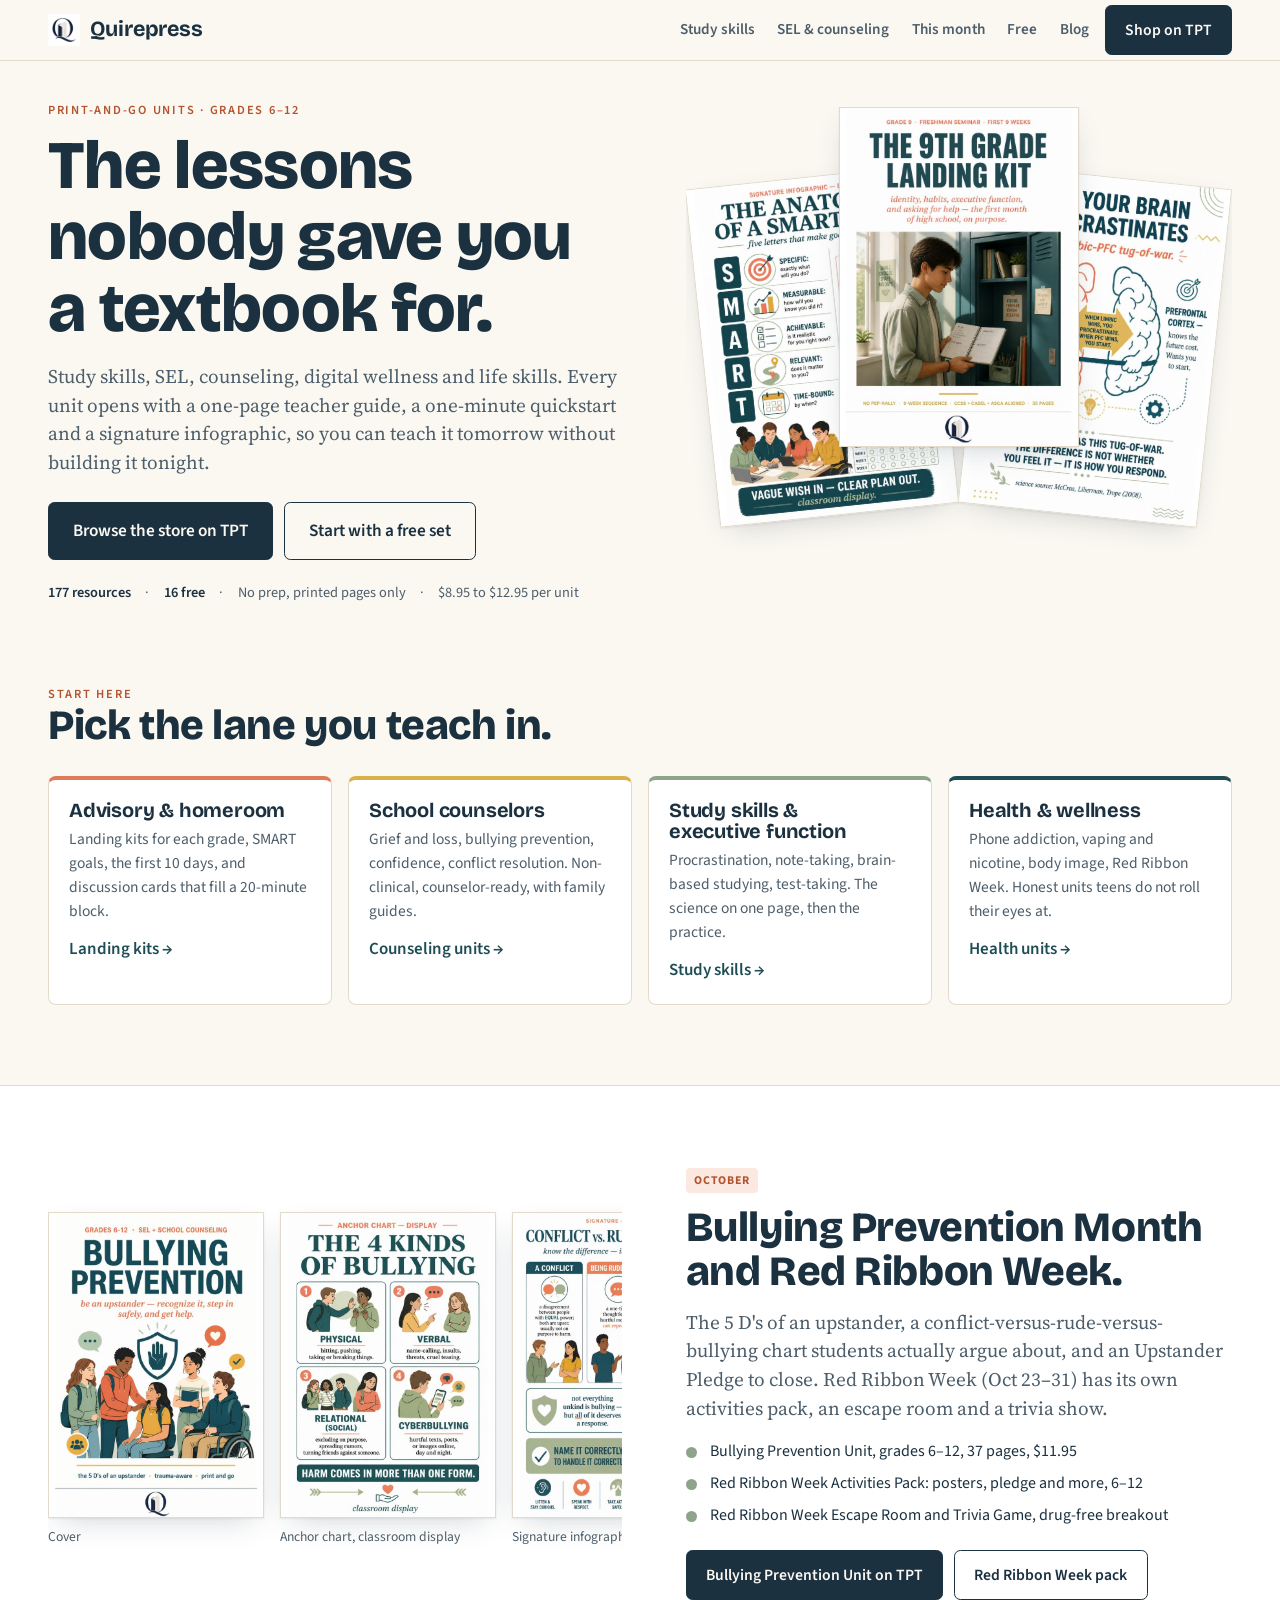
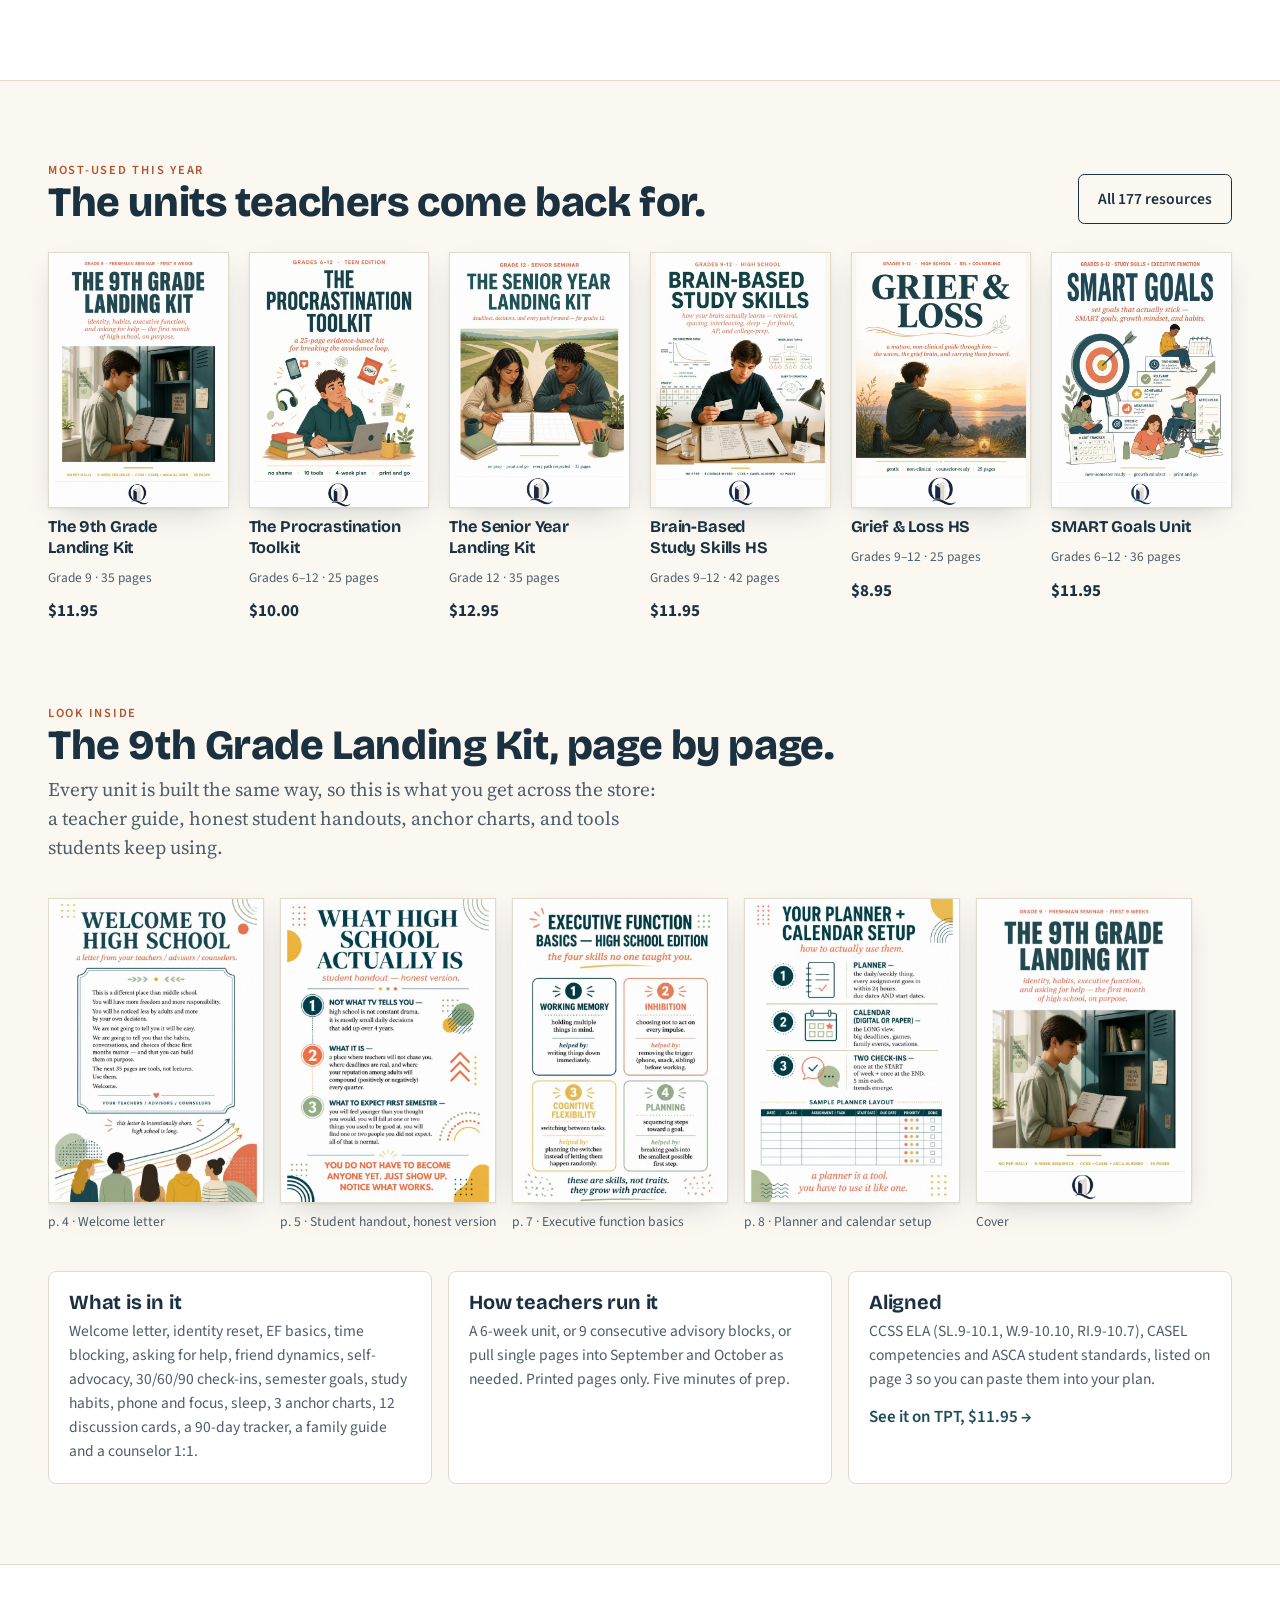
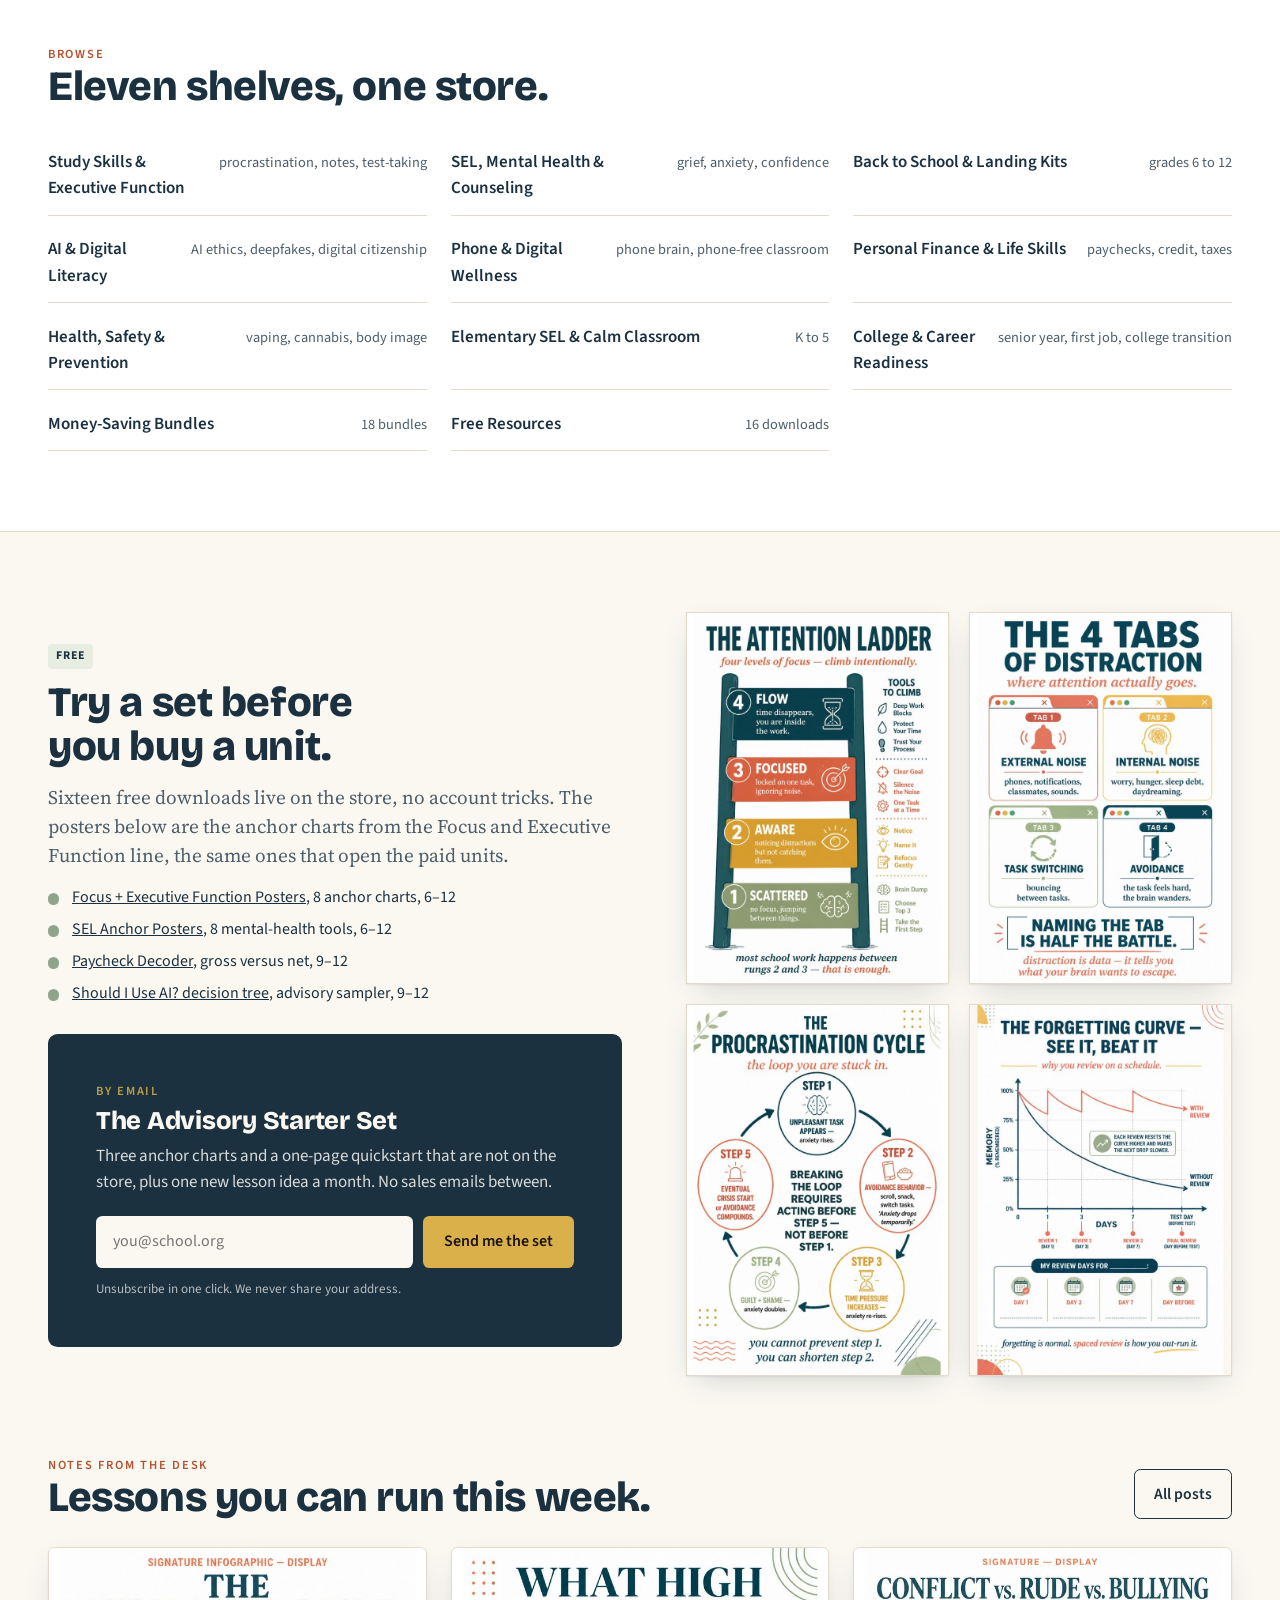
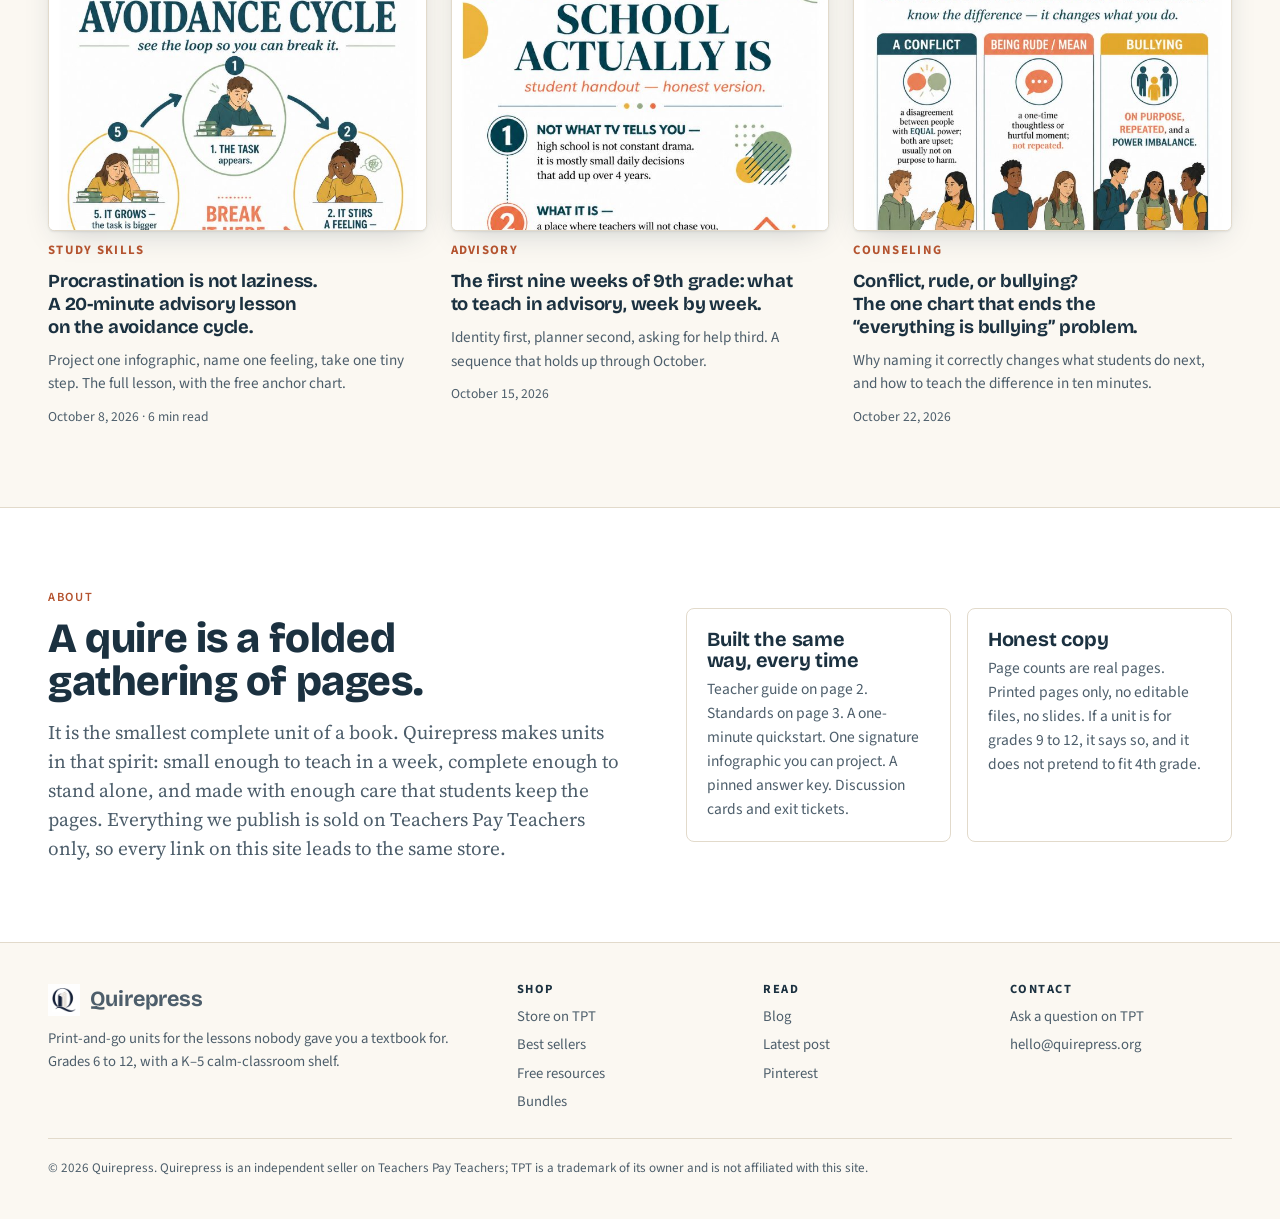
==== commit f3afcdd8: "Real TPT category links, 404 page, structured data on the post Co-Authored-By: Claude Fable 5.1 <nor" ====
--- a/index.html
+++ b/index.html
@@ -56,10 +56,10 @@
       <div><p class="eyebrow">Start here</p><h2>Pick the lane you teach in.</h2></div>
     </div>
     <div class="cards cards-4">
-      <div class="card role"><h3>Advisory &amp; homeroom</h3><p>Landing kits for each grade, SMART goals, the first 10 days, and discussion cards that fill a 20-minute block.</p><a class="more" href="#sel">Landing kits →</a></div>
-      <div class="card role"><h3>School counselors</h3><p>Grief and loss, bullying prevention, confidence, conflict resolution. Non-clinical, counselor-ready, with family guides.</p><a class="more" href="#sel">Counseling units →</a></div>
-      <div class="card role"><h3>Study skills &amp; executive function</h3><p>Procrastination, note-taking, brain-based studying, test-taking. The science on one page, then the practice.</p><a class="more" href="#study">Study skills →</a></div>
-      <div class="card role"><h3>Health &amp; wellness</h3><p>Phone addiction, vaping and nicotine, body image, Red Ribbon Week. Honest units teens do not roll their eyes at.</p><a class="more" href="#season">Health units →</a></div>
+      <div class="card role"><h3>Advisory &amp; homeroom</h3><p>Landing kits for each grade, SMART goals, the first 10 days, and discussion cards that fill a 20-minute block.</p><a class="more" href="https://www.teacherspayteachers.com/store/quirepress/category-back-to-school-amp-landing-kits-1635821">Landing kits →</a></div>
+      <div class="card role"><h3>School counselors</h3><p>Grief and loss, bullying prevention, confidence, conflict resolution. Non-clinical, counselor-ready, with family guides.</p><a class="more" href="https://www.teacherspayteachers.com/store/quirepress/category-sel-mental-health-amp-counseling-1635817">Counseling units →</a></div>
+      <div class="card role"><h3>Study skills &amp; executive function</h3><p>Procrastination, note-taking, brain-based studying, test-taking. The science on one page, then the practice.</p><a class="more" href="https://www.teacherspayteachers.com/store/quirepress/category-study-skills-amp-executive-function-1635812">Study skills →</a></div>
+      <div class="card role"><h3>Health &amp; wellness</h3><p>Phone addiction, vaping and nicotine, body image, Red Ribbon Week. Honest units teens do not roll their eyes at.</p><a class="more" href="https://www.teacherspayteachers.com/store/quirepress/category-health-safety-amp-prevention-1635838">Health units →</a></div>
     </div>
   </div>
 </section>
@@ -128,19 +128,20 @@
 <section class="section" style="background:var(--card);border-block:1px solid var(--rule)">
   <div class="wrap">
     <div class="section-head">
-      <div><p class="eyebrow">Browse</p><h2>Ten shelves, one store.</h2></div>
+      <div><p class="eyebrow">Browse</p><h2>Eleven shelves, one store.</h2></div>
     </div>
     <div class="cats">
-      <a href="https://www.teacherspayteachers.com/store/quirepress">Study Skills &amp; Executive Function <span>procrastination, notes, test-taking</span></a>
-      <a href="https://www.teacherspayteachers.com/store/quirepress">SEL, Mental Health &amp; Counseling <span>grief, anxiety, confidence</span></a>
-      <a href="https://www.teacherspayteachers.com/store/quirepress">Back to School &amp; Landing Kits <span>grades 6 to 12</span></a>
-      <a href="https://www.teacherspayteachers.com/store/quirepress">AI &amp; Digital Literacy <span>AI ethics, deepfakes, digital citizenship</span></a>
-      <a href="https://www.teacherspayteachers.com/store/quirepress">Phone &amp; Digital Wellness <span>phone brain, phone-free classroom</span></a>
-      <a href="https://www.teacherspayteachers.com/store/quirepress">Personal Finance &amp; Life Skills <span>paychecks, credit, taxes</span></a>
-      <a href="https://www.teacherspayteachers.com/store/quirepress">Health, Safety &amp; Prevention <span>vaping, cannabis, body image</span></a>
-      <a href="https://www.teacherspayteachers.com/store/quirepress">Elementary SEL &amp; Calm Classroom <span>K to 5</span></a>
-      <a href="https://www.teacherspayteachers.com/store/quirepress">Money-Saving Bundles <span>18 bundles</span></a>
-      <a href="https://www.teacherspayteachers.com/store/quirepress">Free Resources <span>16 downloads</span></a>
+      <a href="https://www.teacherspayteachers.com/store/quirepress/category-study-skills-amp-executive-function-1635812">Study Skills &amp; Executive Function <span>procrastination, notes, test-taking</span></a>
+      <a href="https://www.teacherspayteachers.com/store/quirepress/category-sel-mental-health-amp-counseling-1635817">SEL, Mental Health &amp; Counseling <span>grief, anxiety, confidence</span></a>
+      <a href="https://www.teacherspayteachers.com/store/quirepress/category-back-to-school-amp-landing-kits-1635821">Back to School &amp; Landing Kits <span>grades 6 to 12</span></a>
+      <a href="https://www.teacherspayteachers.com/store/quirepress/category-ai-amp-digital-literacy-1635823">AI &amp; Digital Literacy <span>AI ethics, deepfakes, digital citizenship</span></a>
+      <a href="https://www.teacherspayteachers.com/store/quirepress/category-phone-amp-digital-wellness-1635829">Phone &amp; Digital Wellness <span>phone brain, phone-free classroom</span></a>
+      <a href="https://www.teacherspayteachers.com/store/quirepress/category-personal-finance-amp-life-skills-1635835">Personal Finance &amp; Life Skills <span>paychecks, credit, taxes</span></a>
+      <a href="https://www.teacherspayteachers.com/store/quirepress/category-health-safety-amp-prevention-1635838">Health, Safety &amp; Prevention <span>vaping, cannabis, body image</span></a>
+      <a href="https://www.teacherspayteachers.com/store/quirepress/category-elementary-k-5-sel-amp-calm-classroom-1635842">Elementary SEL &amp; Calm Classroom <span>K to 5</span></a>
+      <a href="https://www.teacherspayteachers.com/store/quirepress/category-college-amp-career-readiness-1638323">College &amp; Career Readiness <span>senior year, first job, college transition</span></a>
+      <a href="https://www.teacherspayteachers.com/store/quirepress/category-money-saving-bundles-1635844">Money-Saving Bundles <span>18 bundles</span></a>
+      <a href="https://www.teacherspayteachers.com/store/quirepress/category-free-resources-1635845">Free Resources <span>16 downloads</span></a>
     </div>
   </div>
 </section>
@@ -214,7 +215,7 @@
       <a class="brand" href="index.html"><img src="img/q-mark.png" alt="">Quirepress</a>
       <p style="margin-top:.7rem;max-width:30rem">Print-and-go units for the lessons nobody gave you a textbook for. Grades 6 to 12, with a K–5 calm-classroom shelf.</p>
     </div>
-    <div><h4>Shop</h4><ul><li><a href="https://www.teacherspayteachers.com/store/quirepress">Store on TPT</a></li><li><a href="#study">Best sellers</a></li><li><a href="#free">Free resources</a></li><li><a href="https://www.teacherspayteachers.com/store/quirepress">Bundles</a></li></ul></div>
+    <div><h4>Shop</h4><ul><li><a href="https://www.teacherspayteachers.com/store/quirepress">Store on TPT</a></li><li><a href="#study">Best sellers</a></li><li><a href="#free">Free resources</a></li><li><a href="https://www.teacherspayteachers.com/store/quirepress/category-money-saving-bundles-1635844">Bundles</a></li></ul></div>
     <div><h4>Read</h4><ul><li><a href="blog.html">Blog</a></li><li><a href="post.html">Latest post</a></li><li><a href="https://www.pinterest.com/quirepress/">Pinterest</a></li></ul></div>
     <div><h4>Contact</h4><ul><li><a href="https://www.teacherspayteachers.com/store/quirepress">Ask a question on TPT</a></li><li><span>hello@quirepress.org</span></li></ul></div>
     <p class="legal">© 2026 Quirepress. Quirepress is an independent seller on Teachers Pay Teachers; TPT is a trademark of its owner and is not affiliated with this site.</p>
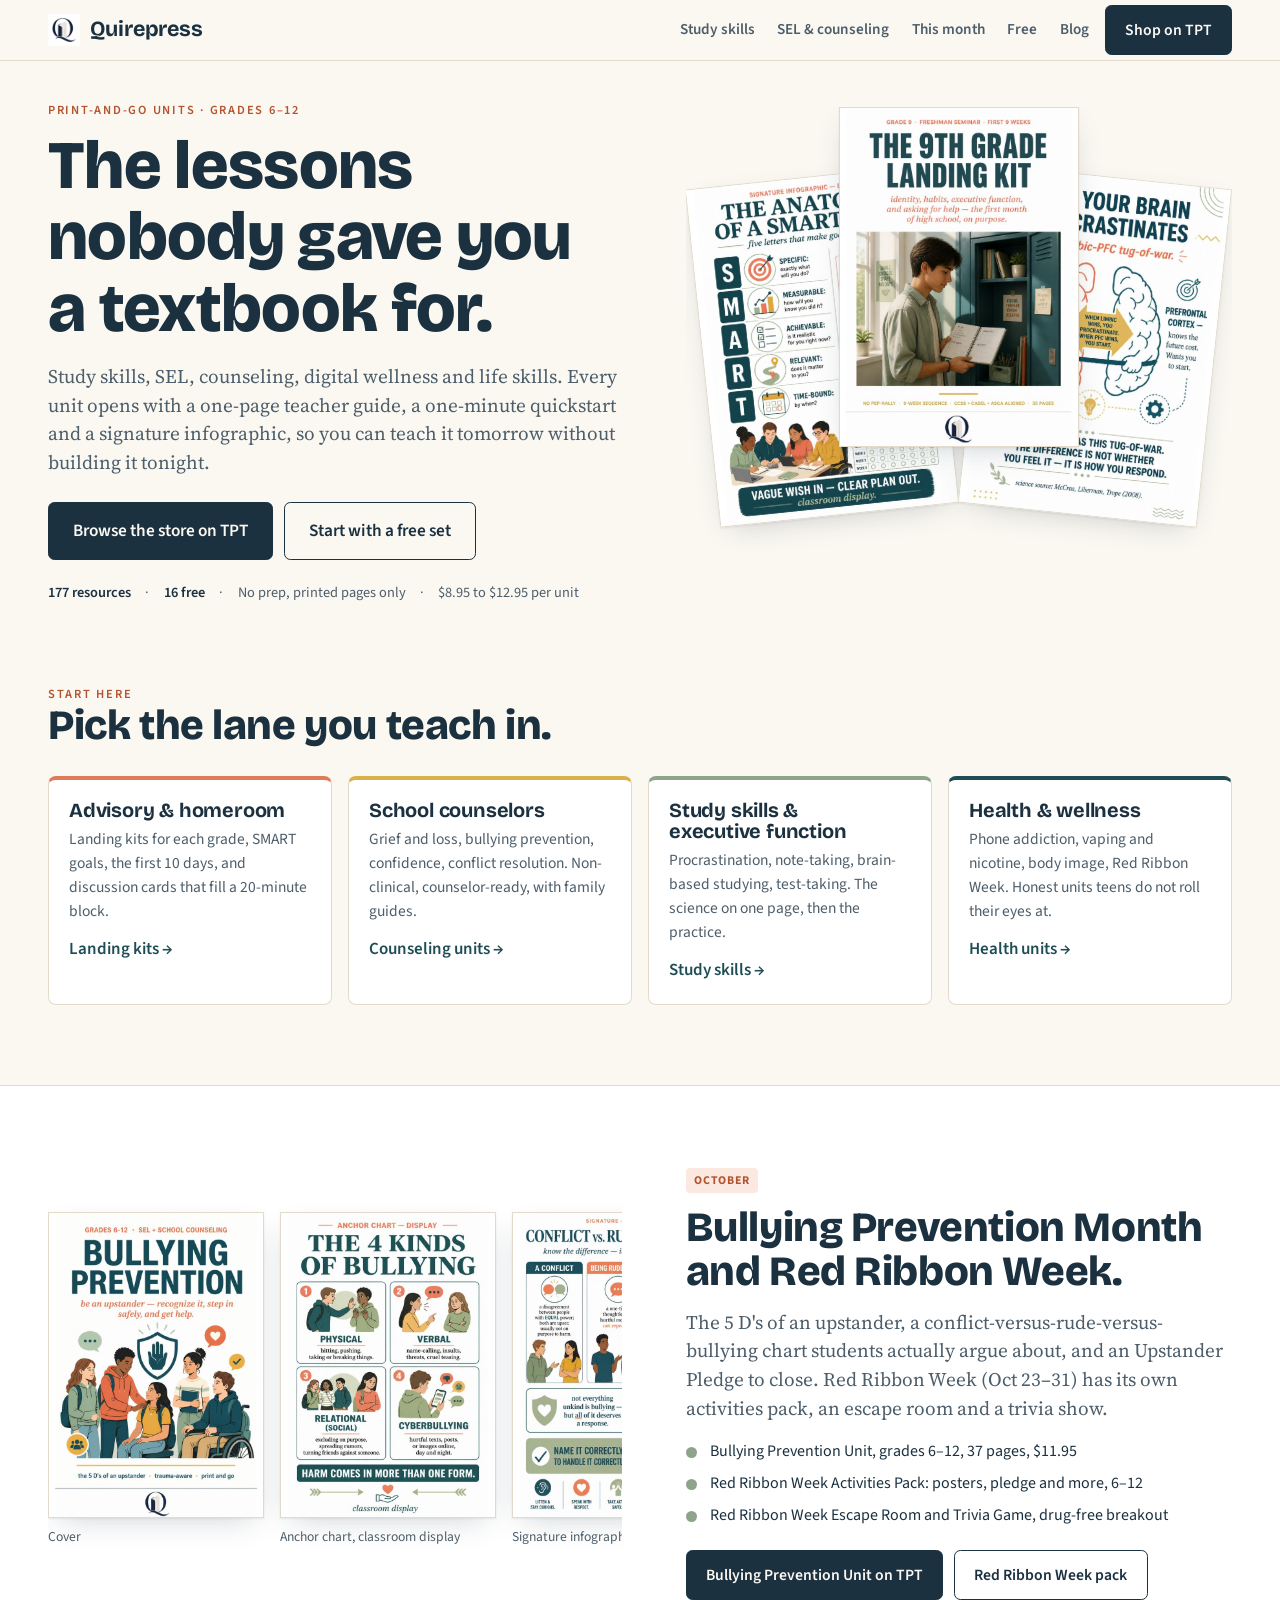
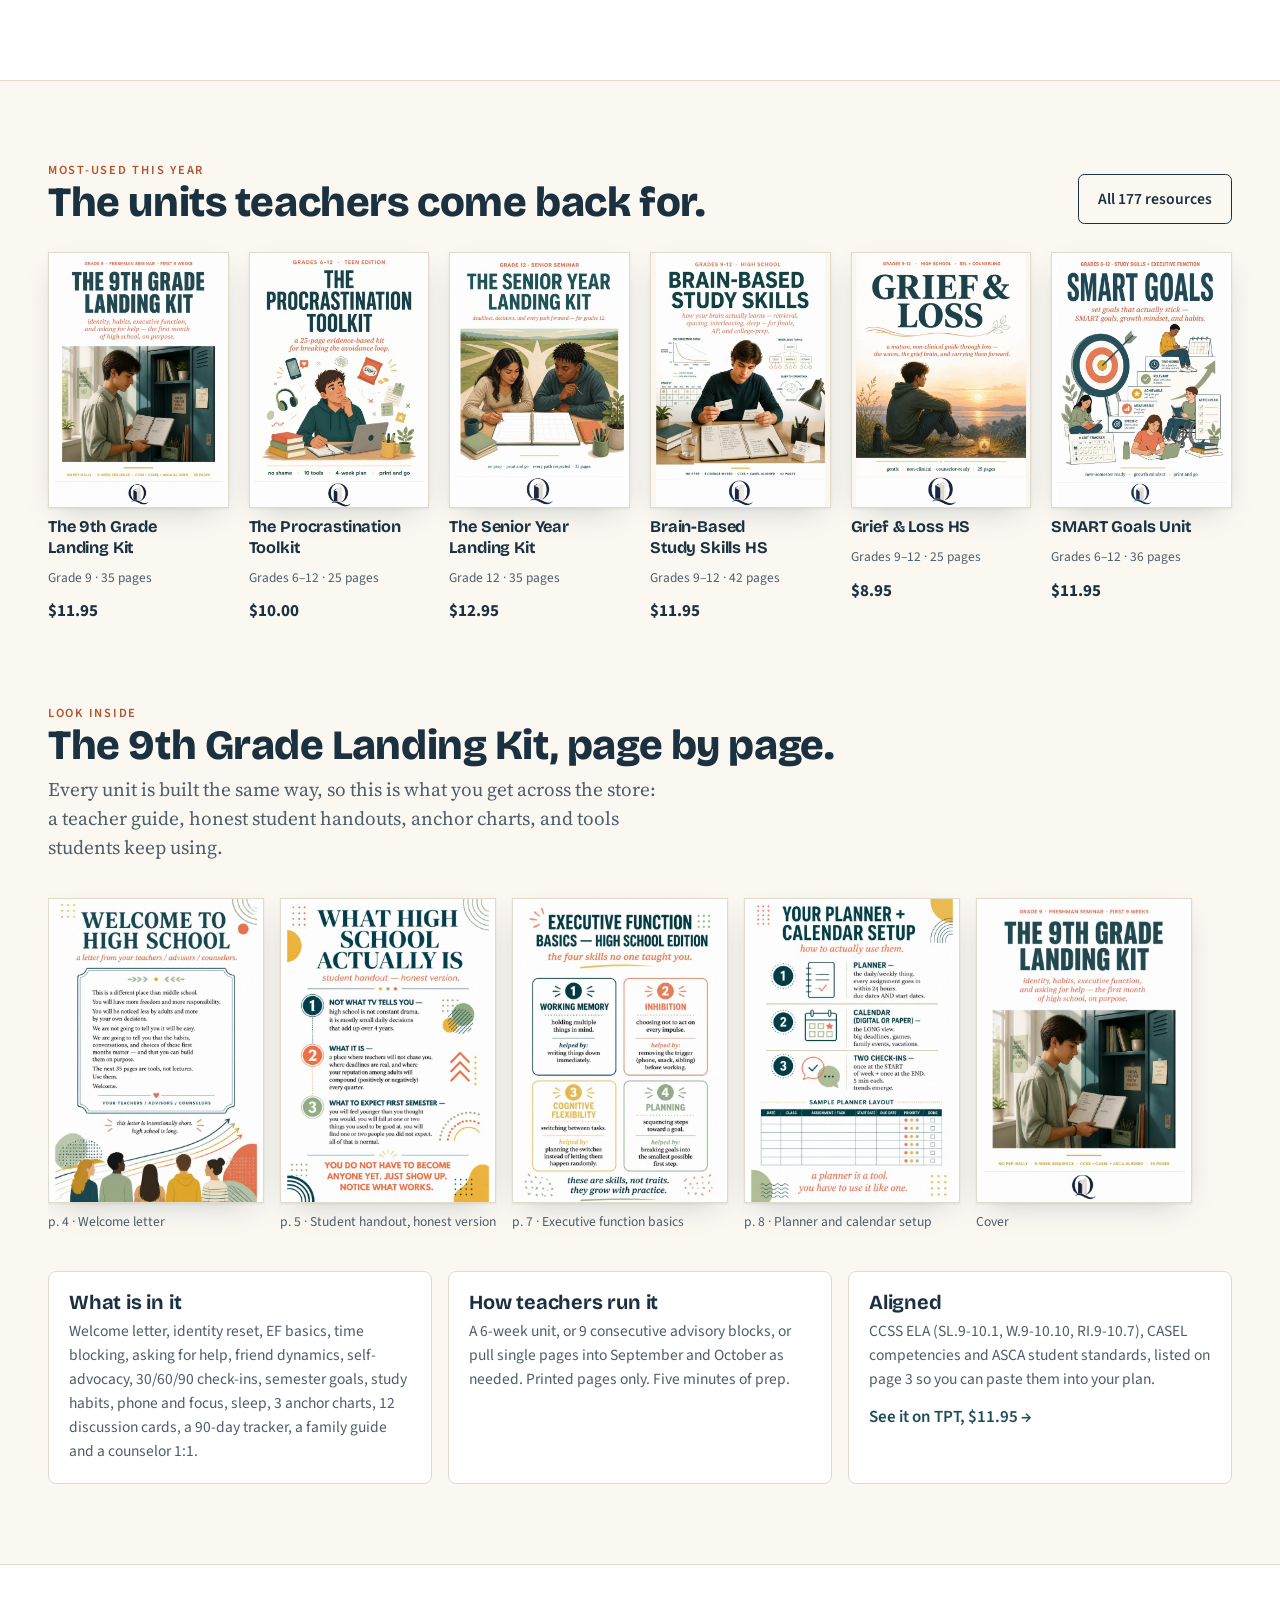
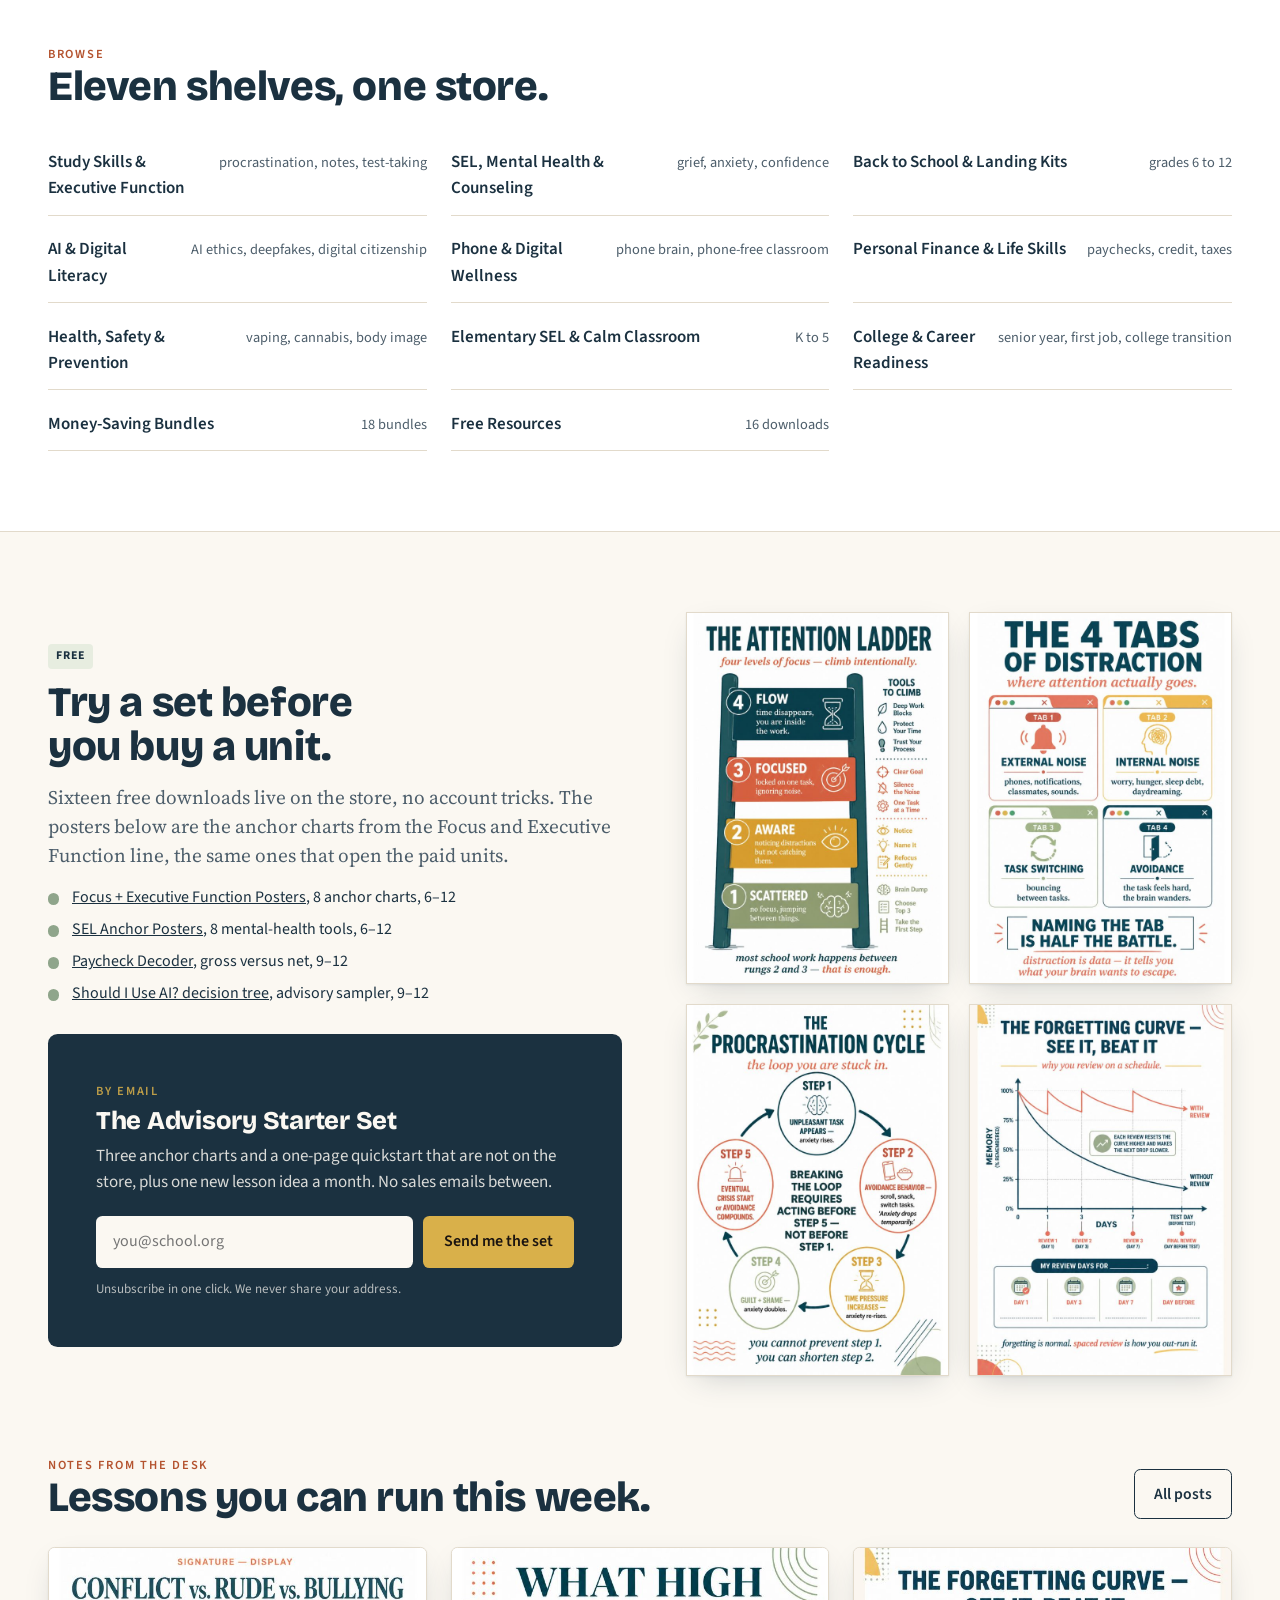
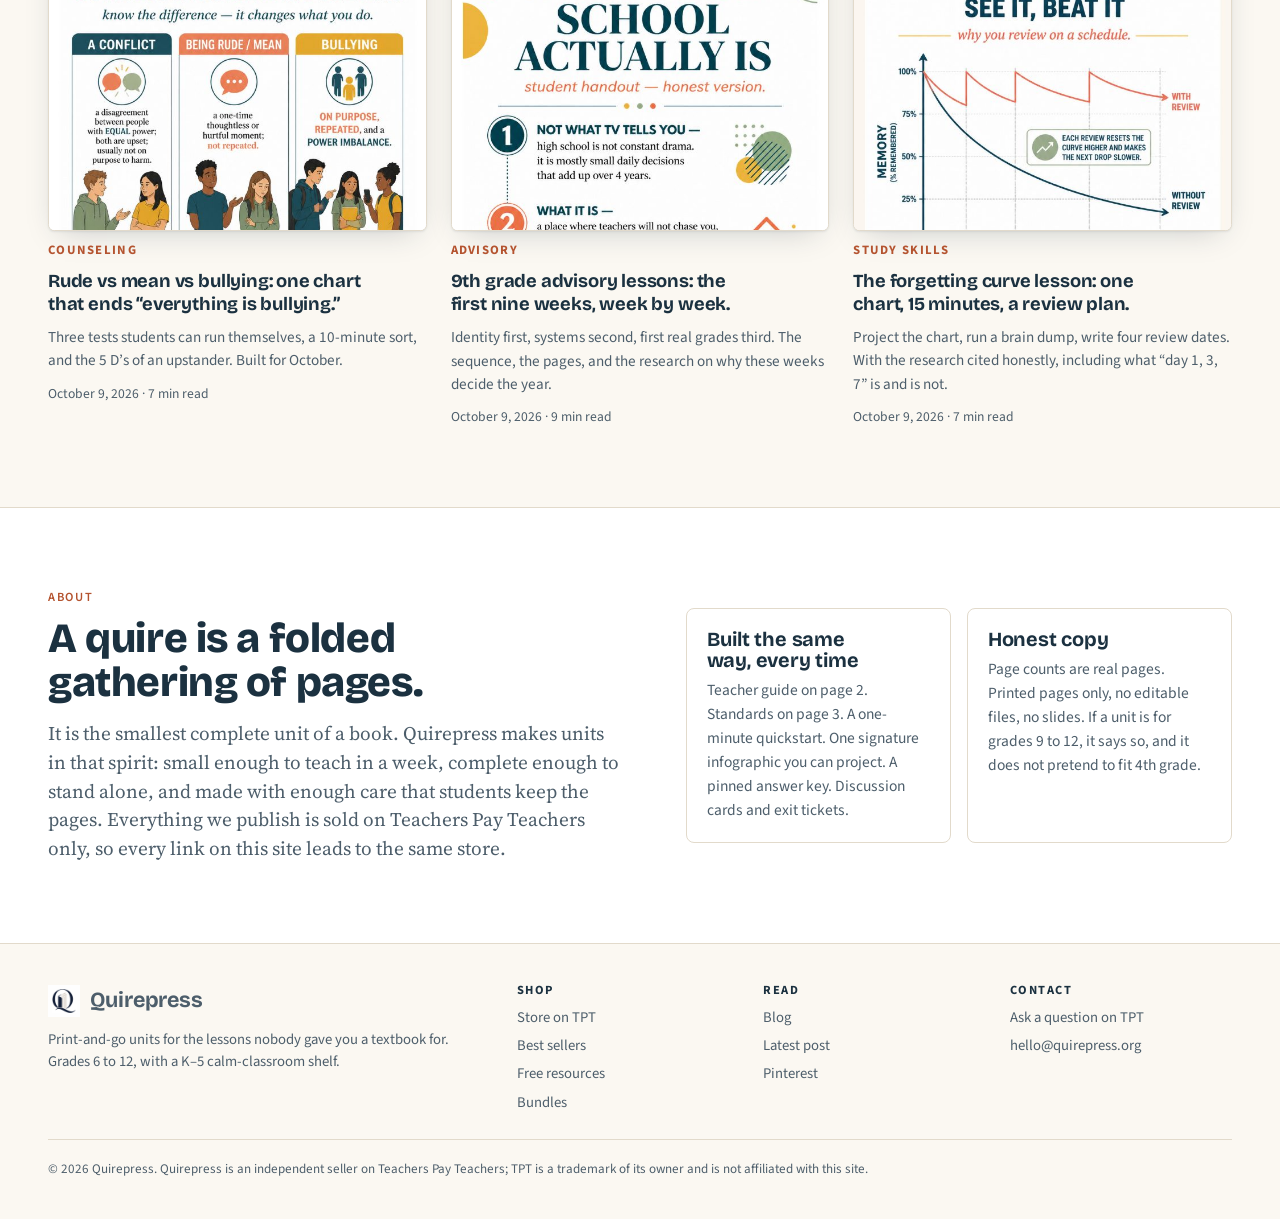
==== commit 80b0ec68: "Three posts: bullying chart lesson, 9th grade advisory weeks 1-9, forgetting curve lesson Co-Authore" ====
--- a/index.html
+++ b/index.html
@@ -162,9 +162,10 @@
         <p class="eyebrow">By email</p>
         <h2 style="font-size:1.6rem;margin-top:.4rem">The Advisory Starter Set</h2>
         <p style="margin-top:.5rem">Three anchor charts and a one-page quickstart that are not on the store, plus one new lesson idea a month. No sales emails between.</p>
-        <form id="optin-form">
+        <form id="optin-form" action="https://assets.mailerlite.com/jsonp/2695731/forms/200760016947381572/subscribe" method="post" target="_blank">
           <label for="optin-email" style="position:absolute;left:-9999px">Email</label>
-          <input id="optin-email" type="email" required placeholder="you@school.org" autocomplete="email">
+          <input id="optin-email" type="email" name="fields[email]" required placeholder="you@school.org" autocomplete="email">
+          <input type="hidden" name="ml-submit" value="1"><input type="hidden" name="anticsrf" value="true">
           <button type="submit">Send me the set</button>
         </form>
         <p class="done" id="optin-done" hidden>Thanks. Check your inbox for the starter set.</p>
@@ -187,9 +188,9 @@
       <a class="btn btn-ghost" href="blog.html">All posts</a>
     </div>
     <div class="posts">
-      <a class="post" href="post.html"><div class="thumb"><img src="img/avoid-6.jpg" alt="The avoidance cycle infographic"></div><span class="kicker">Study skills</span><h3>Procrastination is not laziness. A 20-minute advisory lesson on the avoidance cycle.</h3><p>Project one infographic, name one feeling, take one tiny step. The full lesson, with the free anchor chart.</p><time datetime="2026-10-08">October 8, 2026 · 6 min read</time></a>
-      <a class="post" href="blog.html"><div class="thumb"><img src="img/ninth-5.jpg" alt="What high school actually is, student handout"></div><span class="kicker">Advisory</span><h3>The first nine weeks of 9th grade: what to teach in advisory, week by week.</h3><p>Identity first, planner second, asking for help third. A sequence that holds up through October.</p><time datetime="2026-10-15">October 15, 2026</time></a>
-      <a class="post" href="blog.html"><div class="thumb"><img src="img/bully-7.jpg" alt="Conflict versus rude versus bullying chart"></div><span class="kicker">Counseling</span><h3>Conflict, rude, or bullying? The one chart that ends the “everything is bullying” problem.</h3><p>Why naming it correctly changes what students do next, and how to teach the difference in ten minutes.</p><time datetime="2026-10-22">October 22, 2026</time></a>
+      <a class="post" href="rude-vs-mean-vs-bullying-chart-lesson.html"><div class="thumb"><img src="img/bully-7.jpg" alt="Conflict versus rude versus bullying chart"></div><span class="kicker">Counseling</span><h3>Rude vs mean vs bullying: one chart that ends “everything is bullying.”</h3><p>Three tests students can run themselves, a 10-minute sort, and the 5 D’s of an upstander. Built for October.</p><time datetime="2026-10-09">October 9, 2026 · 7 min read</time></a>
+      <a class="post" href="9th-grade-advisory-first-nine-weeks.html"><div class="thumb"><img src="img/ninth-5.jpg" alt="What high school actually is, student handout"></div><span class="kicker">Advisory</span><h3>9th grade advisory lessons: the first nine weeks, week by week.</h3><p>Identity first, systems second, first real grades third. The sequence, the pages, and the research on why these weeks decide the year.</p><time datetime="2026-10-09">October 9, 2026 · 9 min read</time></a>
+      <a class="post" href="forgetting-curve-lesson-spaced-review.html"><div class="thumb"><img src="img/study-5.jpg" alt="The forgetting curve"></div><span class="kicker">Study skills</span><h3>The forgetting curve lesson: one chart, 15 minutes, a review plan.</h3><p>Project the chart, run a brain dump, write four review dates. With the research cited honestly, including what “day 1, 3, 7” is and is not.</p><time datetime="2026-10-09">October 9, 2026 · 7 min read</time></a>
     </div>
   </div>
 </section>
@@ -226,7 +227,13 @@
 (function(){
   var f=document.getElementById('optin-form'),d=document.getElementById('optin-done');
   if(!f)return;
-  f.addEventListener('submit',function(e){e.preventDefault();f.hidden=true;d.hidden=false;});
+  f.addEventListener('submit',function(e){
+    e.preventDefault();
+    var b=f.querySelector('button');b.disabled=true;b.textContent='Sending…';
+    fetch(f.action,{method:'POST',body:new FormData(f)}).then(function(r){return r.json();}).then(function(j){
+      if(j&&j.success){f.hidden=true;d.hidden=false;}else{f.submit();}
+    }).catch(function(){f.submit();});
+  });
 })();
 </script>
 
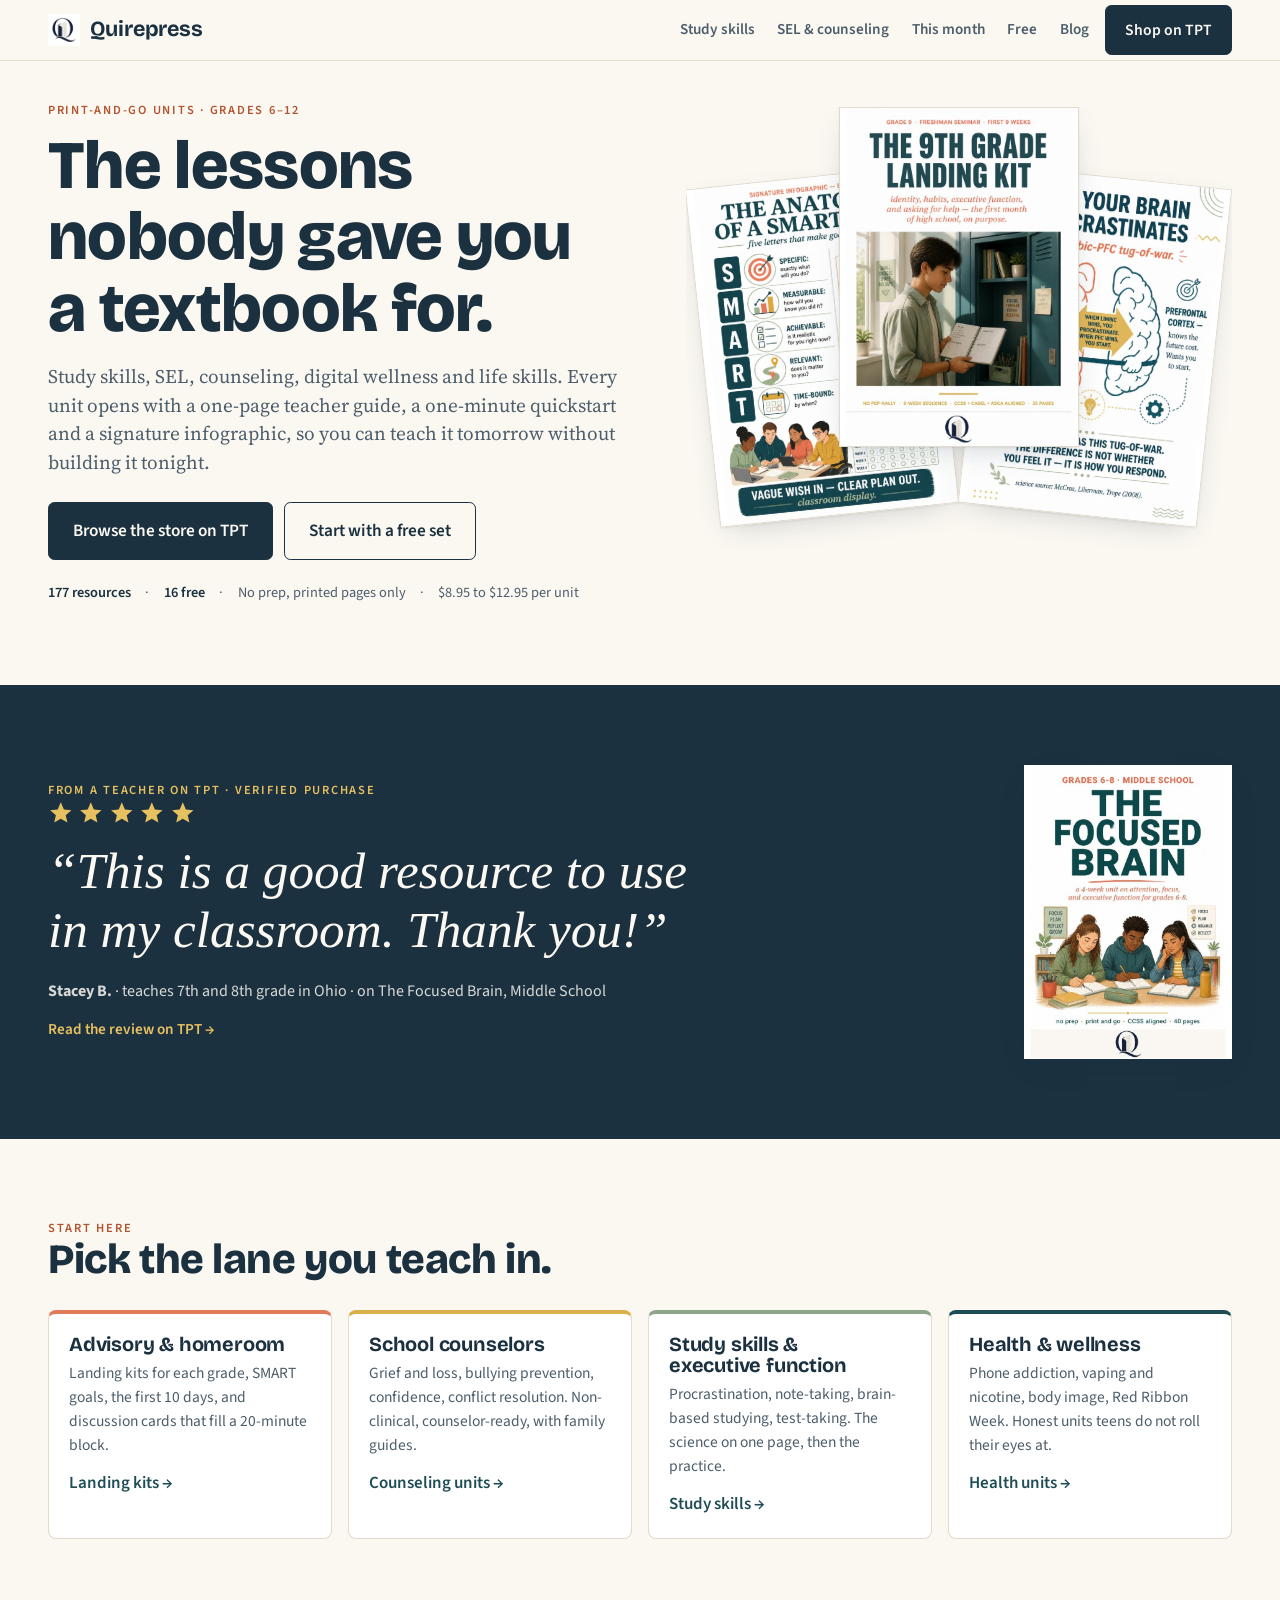
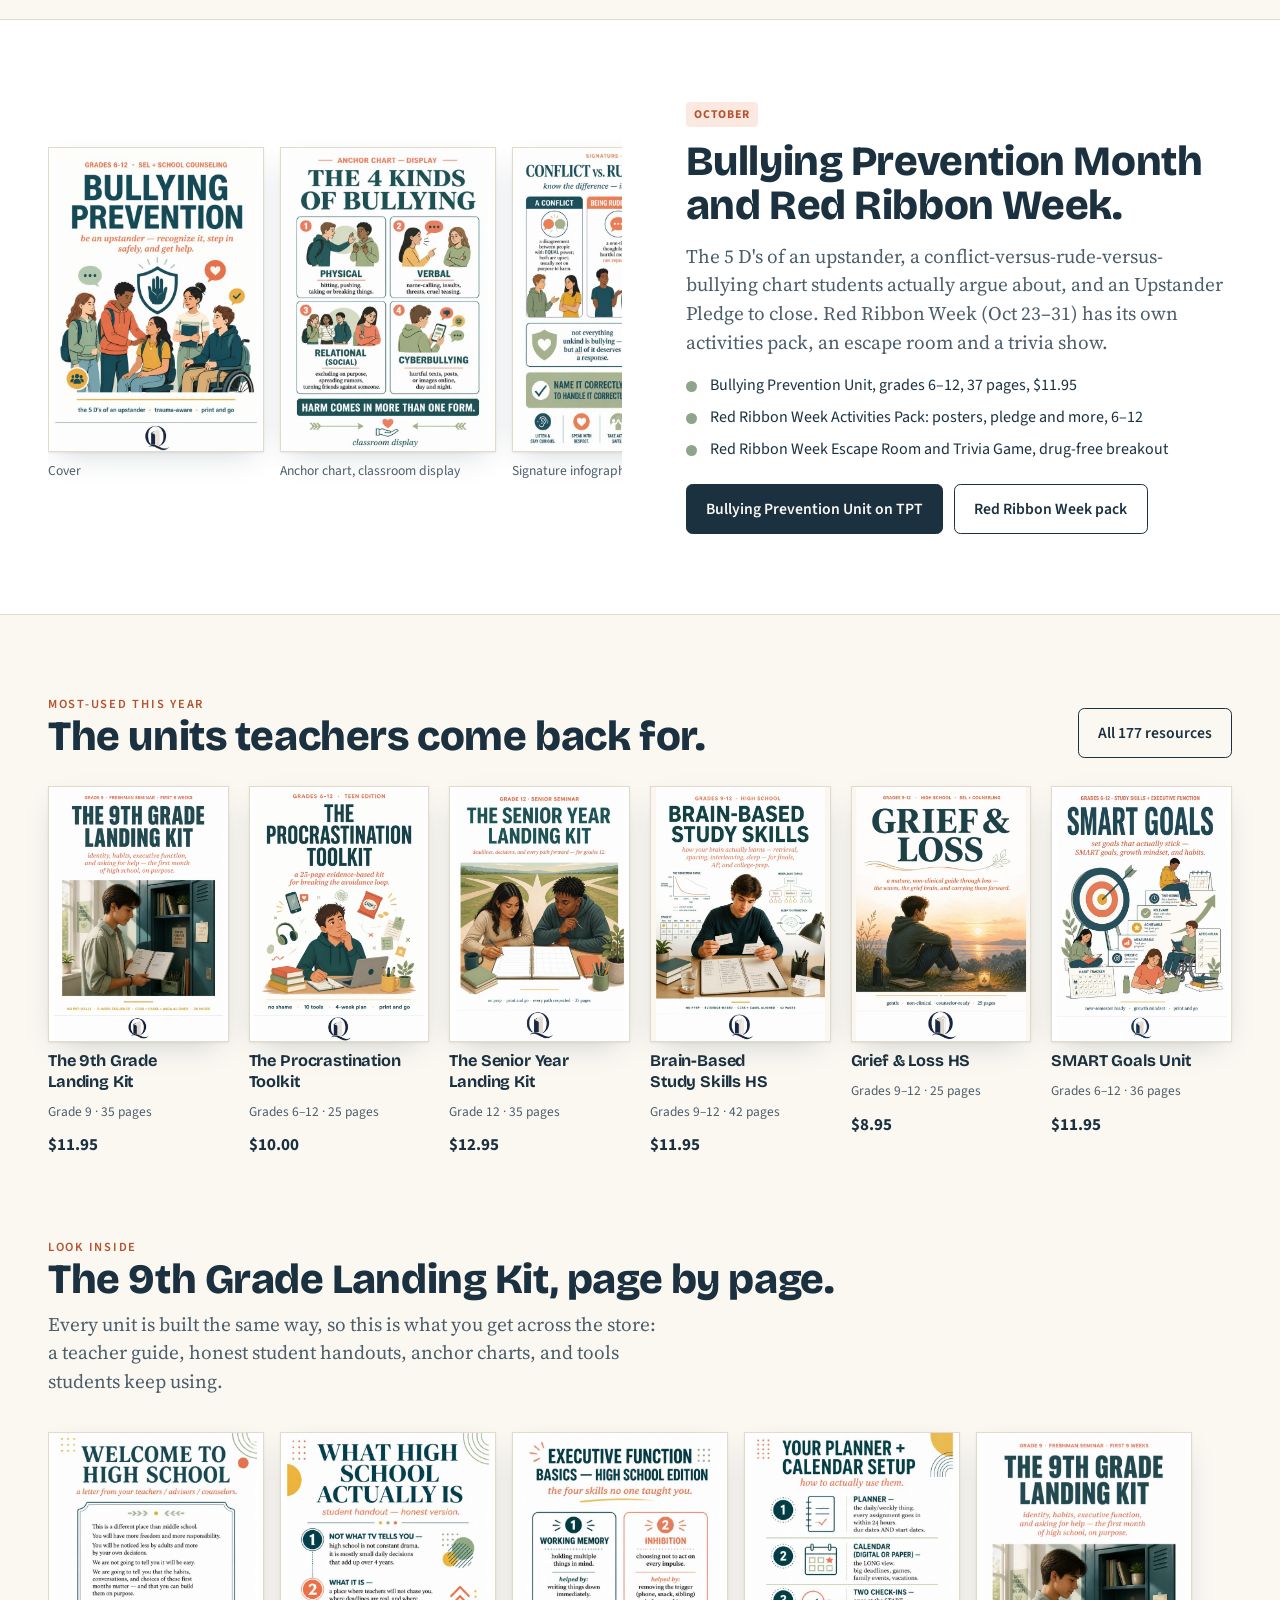
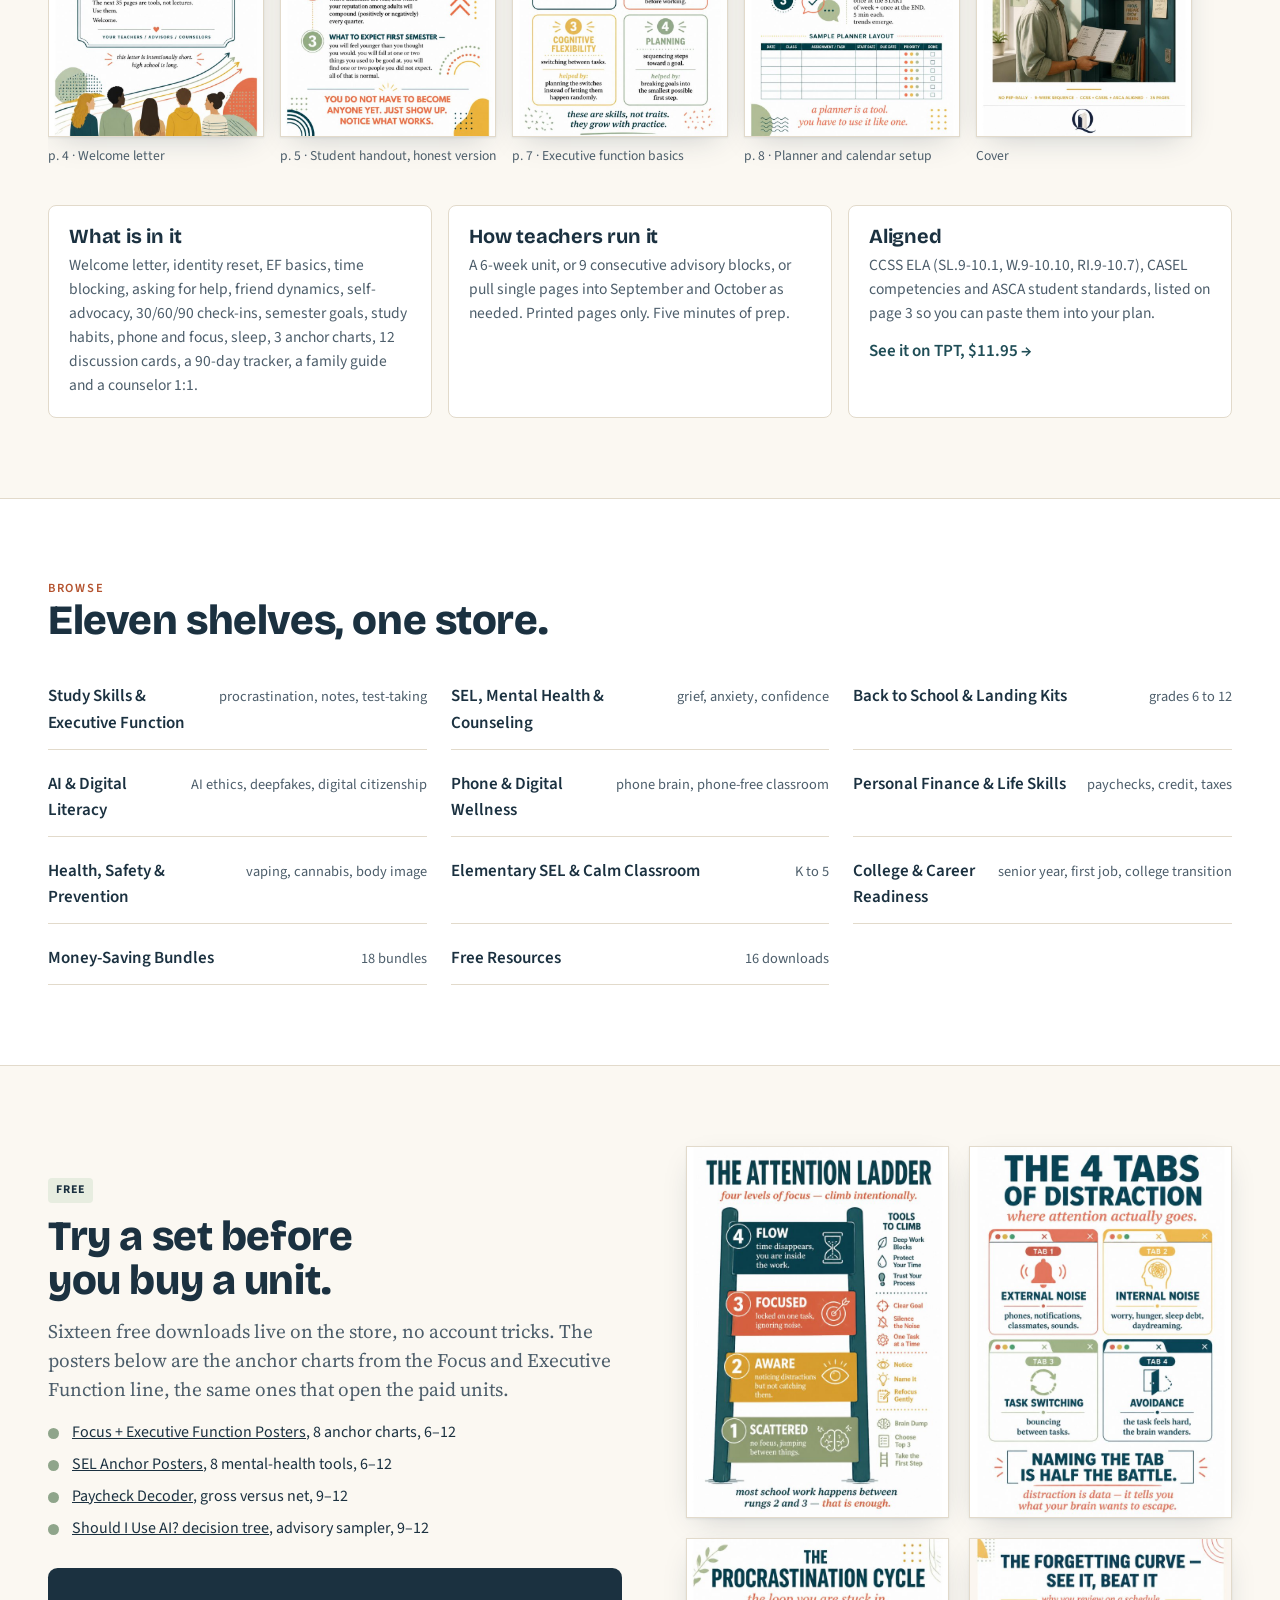
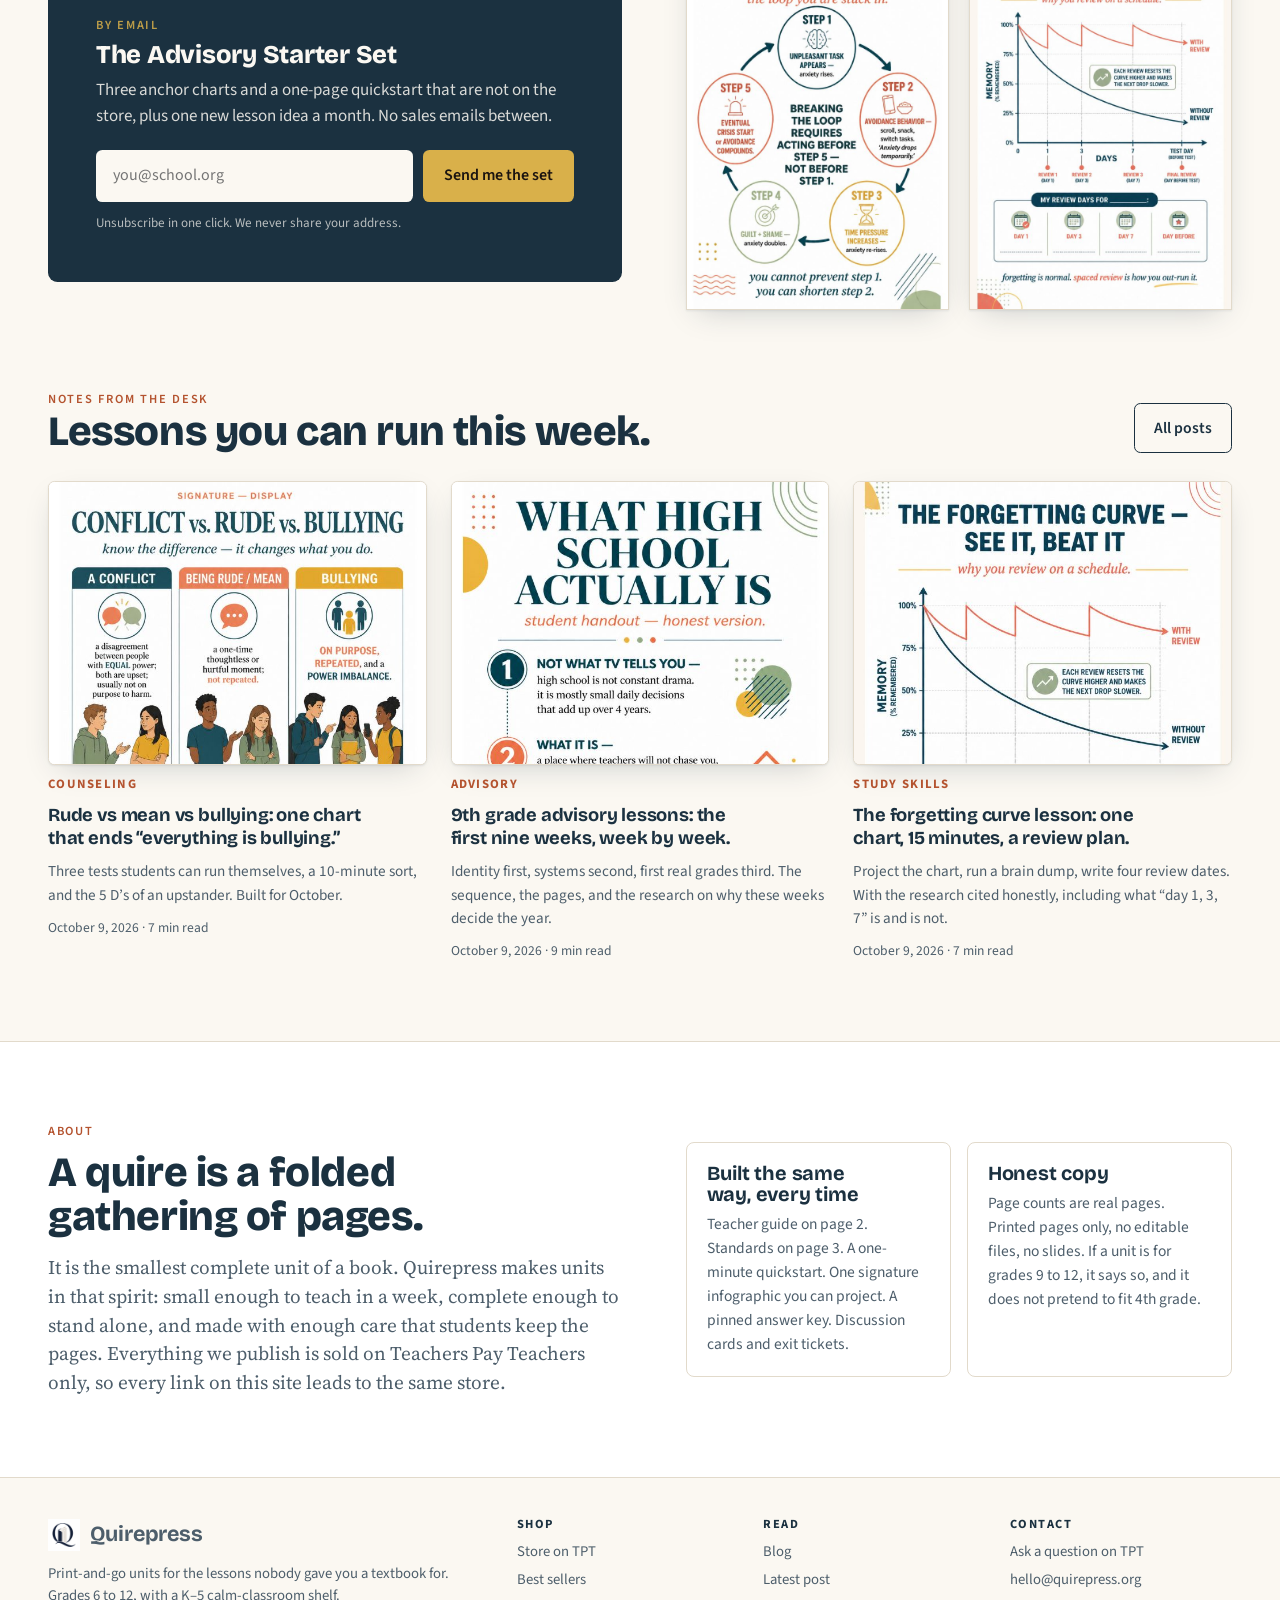
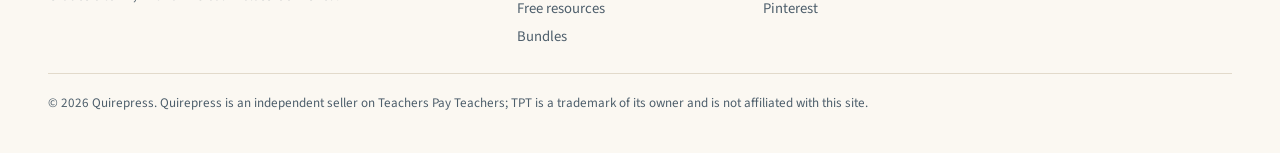
==== commit 5f735953: "Teacher review band under the hero Co-Authored-By: Claude Opus 5.5 <noreply@anthropic.com>" ====
--- a/index.html
+++ b/index.html
@@ -50,7 +50,26 @@
   </div>
 </section>
 
-<section class="section" style="padding-top:0">
+<section class="section review" aria-label="Teacher review">
+  <div class="wrap">
+    <div>
+      <p class="eyebrow">From a teacher on TPT · verified purchase</p>
+      <div class="stars" role="img" aria-label="Rated 5 out of 5">
+        <svg viewBox="0 0 24 24" aria-hidden="true"><path d="M12 2l2.9 6.9 7.1.6-5.4 4.7 1.6 7L12 17.5 5.8 21.2l1.6-7L2 9.5l7.1-.6z"/></svg>
+        <svg viewBox="0 0 24 24" aria-hidden="true"><path d="M12 2l2.9 6.9 7.1.6-5.4 4.7 1.6 7L12 17.5 5.8 21.2l1.6-7L2 9.5l7.1-.6z"/></svg>
+        <svg viewBox="0 0 24 24" aria-hidden="true"><path d="M12 2l2.9 6.9 7.1.6-5.4 4.7 1.6 7L12 17.5 5.8 21.2l1.6-7L2 9.5l7.1-.6z"/></svg>
+        <svg viewBox="0 0 24 24" aria-hidden="true"><path d="M12 2l2.9 6.9 7.1.6-5.4 4.7 1.6 7L12 17.5 5.8 21.2l1.6-7L2 9.5l7.1-.6z"/></svg>
+        <svg viewBox="0 0 24 24" aria-hidden="true"><path d="M12 2l2.9 6.9 7.1.6-5.4 4.7 1.6 7L12 17.5 5.8 21.2l1.6-7L2 9.5l7.1-.6z"/></svg>
+      </div>
+      <blockquote>This is a good resource to use in my classroom. Thank you!</blockquote>
+      <p class="who"><b>Stacey B.</b> · teaches 7th and 8th grade in Ohio · on The Focused Brain, Middle School</p>
+      <a class="src" href="https://www.teacherspayteachers.com/Product/The-Focused-Brain-Middle-School-4-Week-Focus-Executive-Function-Lessons-6-8-16286184#ratings-and-reviews">Read the review on TPT →</a>
+    </div>
+    <a class="page" href="https://www.teacherspayteachers.com/Product/The-Focused-Brain-Middle-School-4-Week-Focus-Executive-Function-Lessons-6-8-16286184"><img src="img/focusms-1.jpg" alt="Cover: The Focused Brain, a 4-week unit on attention, focus and executive function for grades 6 to 8"></a>
+  </div>
+</section>
+
+<section class="section">
   <div class="wrap">
     <div class="section-head">
       <div><p class="eyebrow">Start here</p><h2>Pick the lane you teach in.</h2></div>
--- a/style.css
+++ b/style.css
@@ -180,6 +180,22 @@
 .product-inline p{color:var(--ink-2);margin:.3rem 0 .7rem;font-size:.95rem}
 @media (min-width:40rem){.product-inline{grid-template-columns:7rem 1fr}}
 
+/* review band */
+.review{--rv-bg:#1b3140;--rv-fg:#fbf8f2;--rv-acc:#e7c060;background:var(--rv-bg);color:var(--rv-fg)}
+.review .wrap{display:grid;gap:2rem;align-items:center}
+@media (min-width:64rem){.review .wrap{grid-template-columns:1fr 13rem;gap:4rem}}
+.review .stars{display:flex;gap:.3rem;color:var(--rv-acc)}
+.review .stars svg{width:1.6rem;height:1.6rem;fill:currentColor}
+.review blockquote{margin:1rem 0 0;font-family:var(--serif);font-style:italic;font-size:clamp(1.8rem,4.2vw,3.2rem);line-height:1.15;text-wrap:balance;color:var(--rv-fg)}
+.review blockquote::before{content:"“"}
+.review blockquote::after{content:"”"}
+.review .who{margin-top:1.2rem;font-size:1rem;color:var(--rv-fg);opacity:.85}
+.review .who b{opacity:1;font-weight:700}
+.review .src{display:inline-block;margin-top:.9rem;font-weight:600;color:var(--rv-acc);text-decoration:none;font-size:.95rem}
+.review .src:hover{text-decoration:underline}
+.review .page{max-width:13rem;justify-self:center;border-color:transparent}
+.review .eyebrow{color:var(--rv-acc)}
+
 /* footer */
 footer{border-top:1px solid var(--rule);padding-block:2.5rem;font-size:.92rem;color:var(--ink-2)}
 footer .wrap{display:grid;gap:1.5rem}
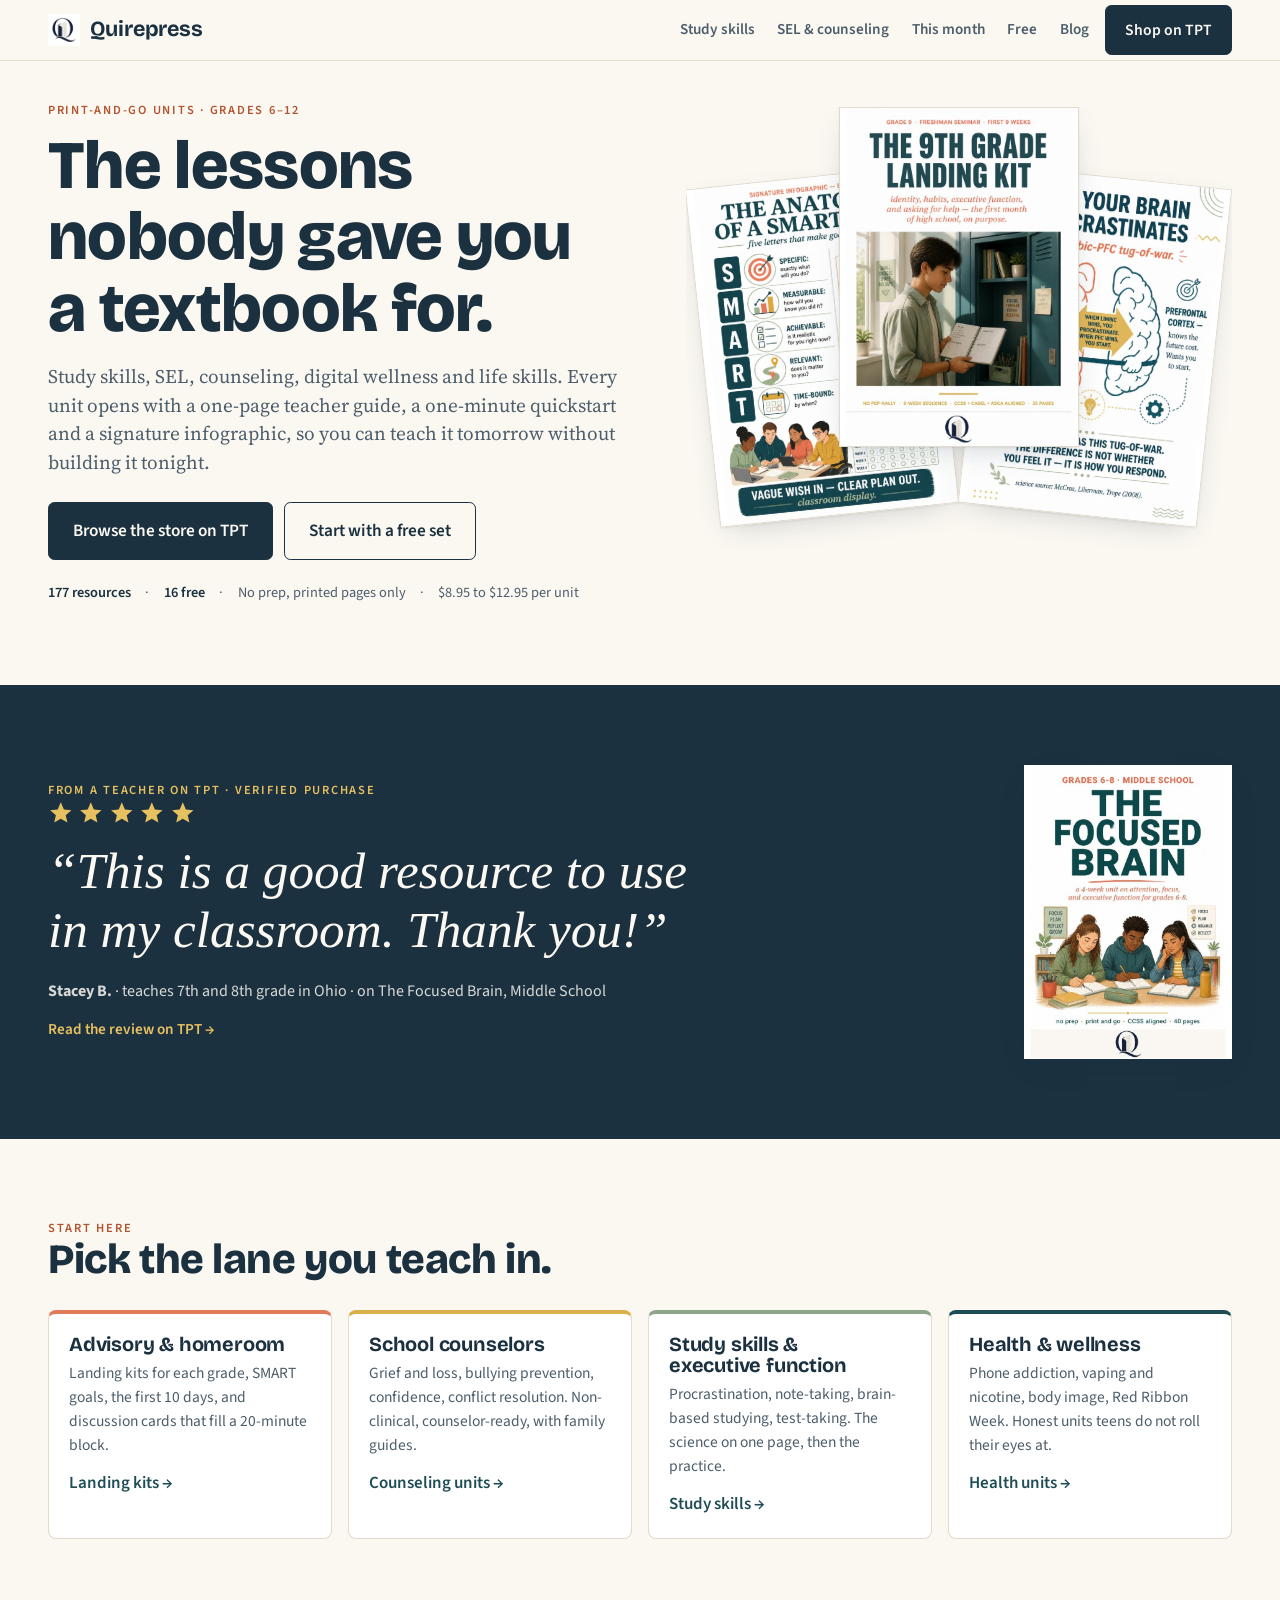
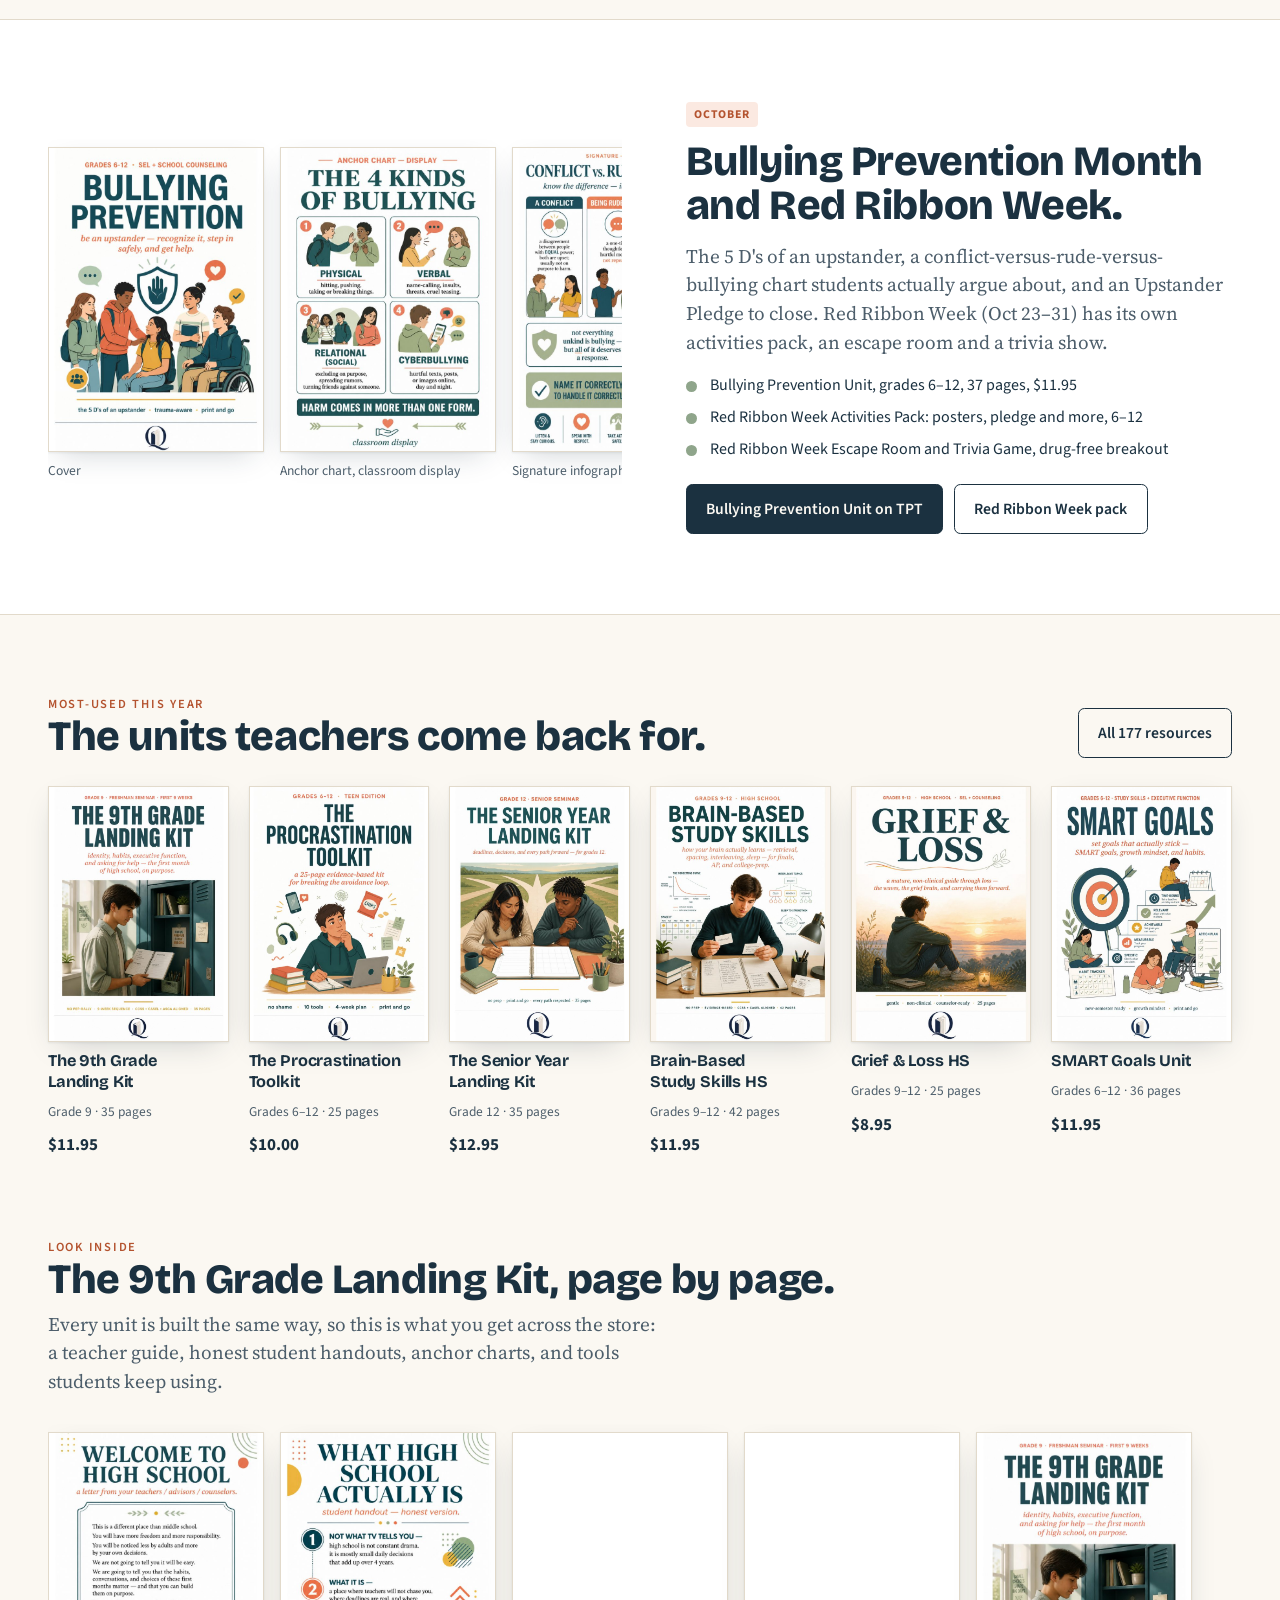
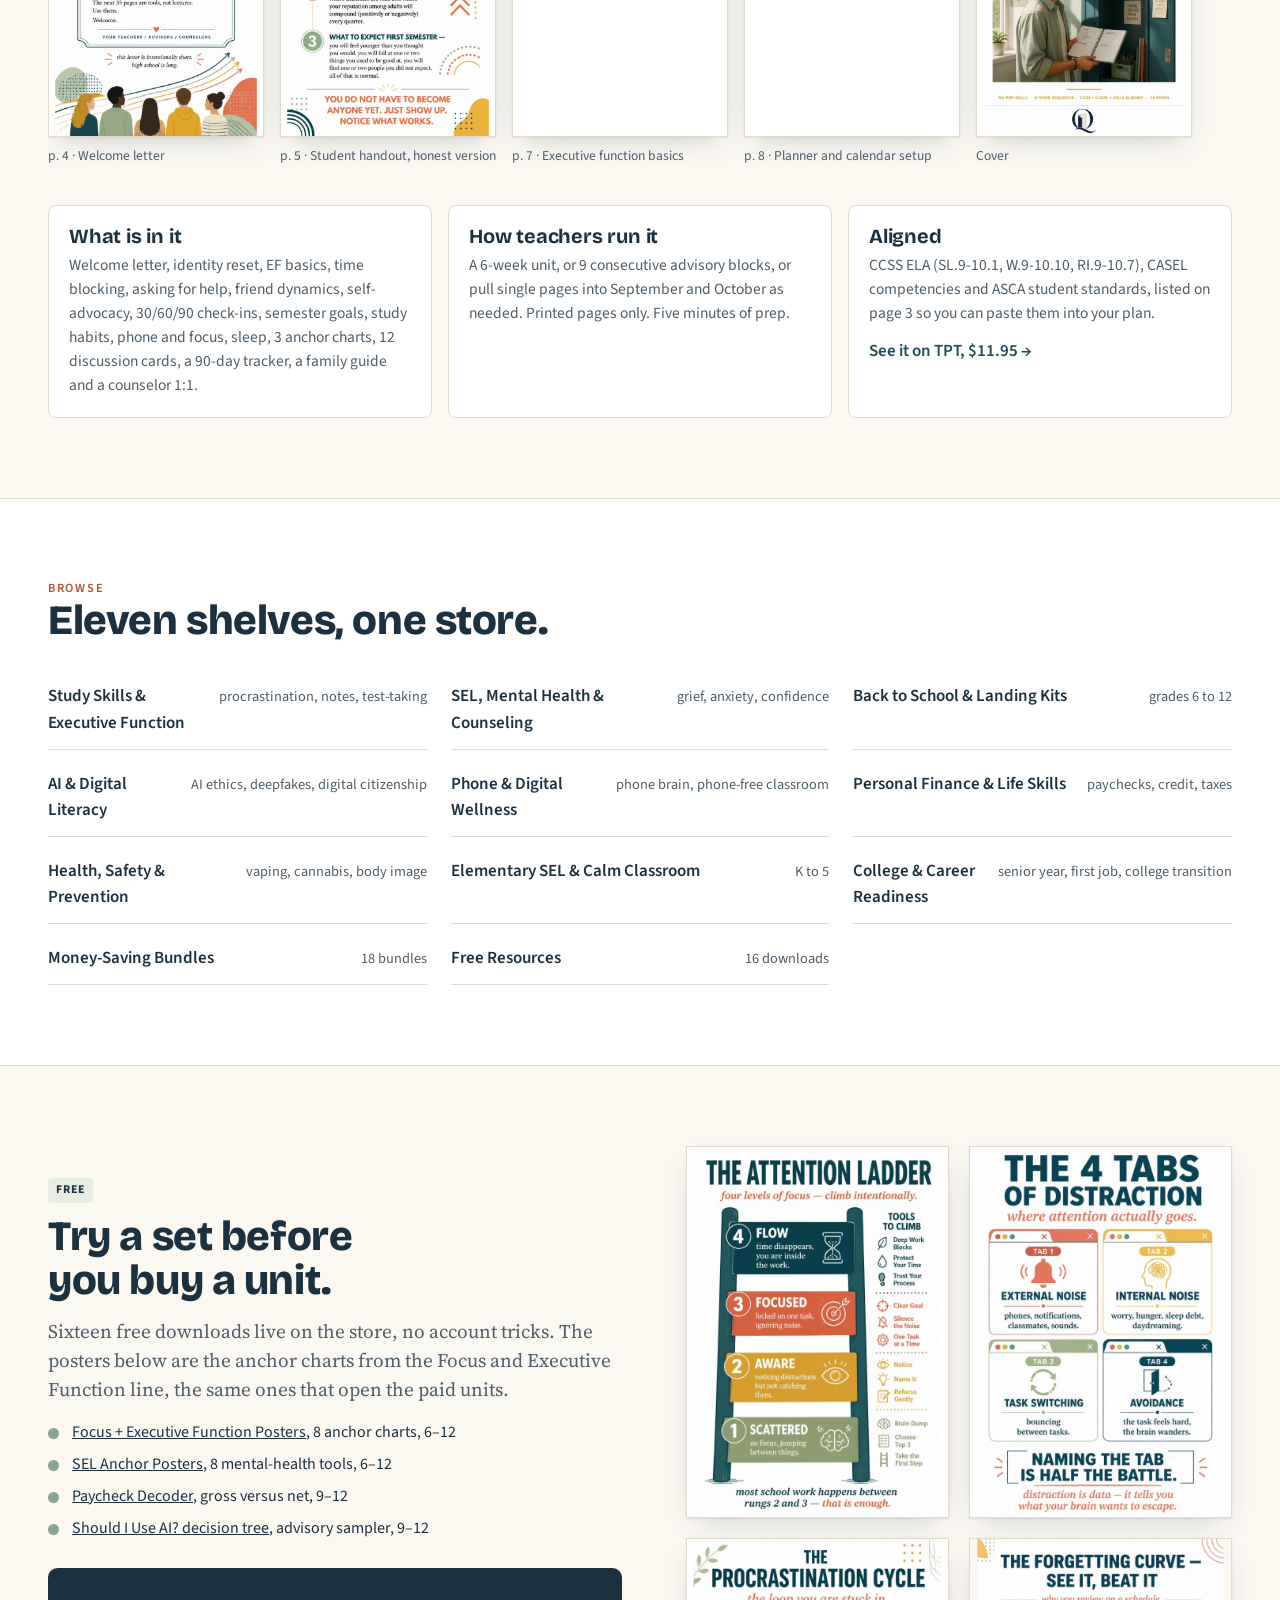
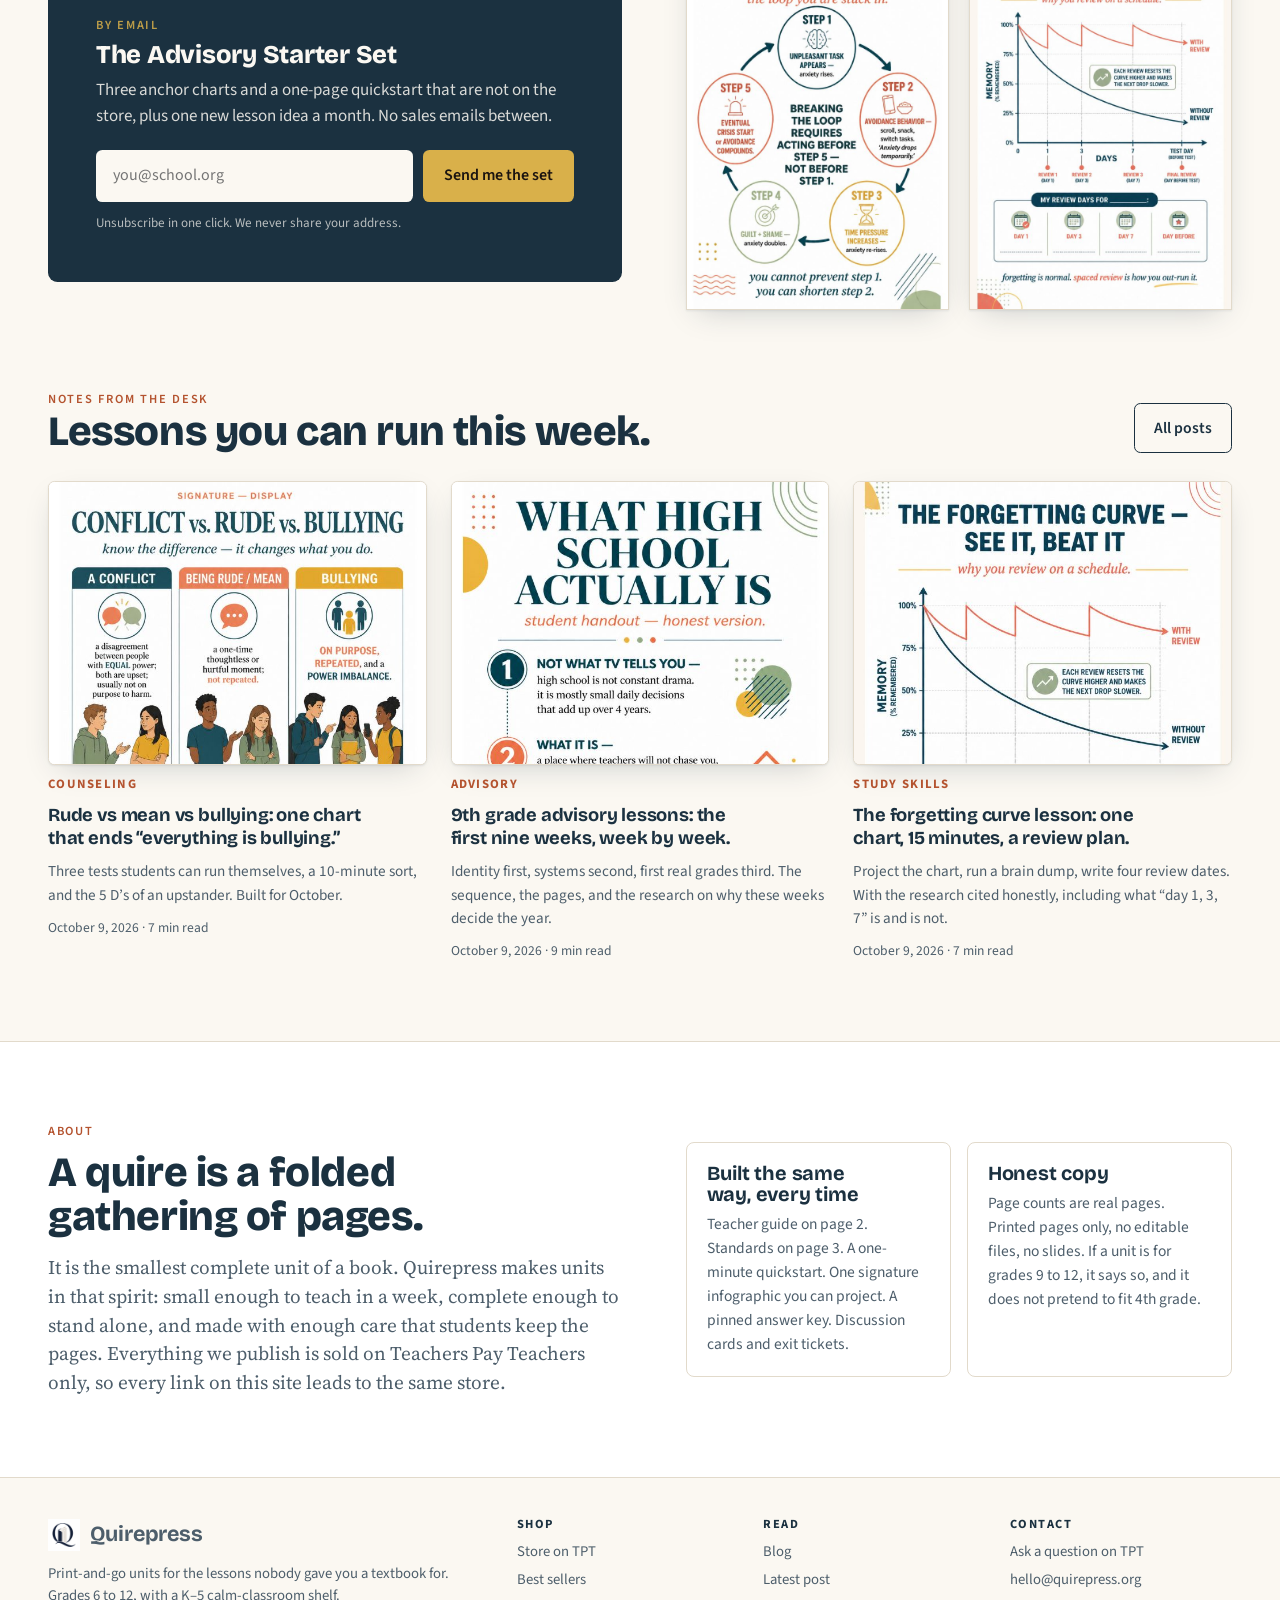
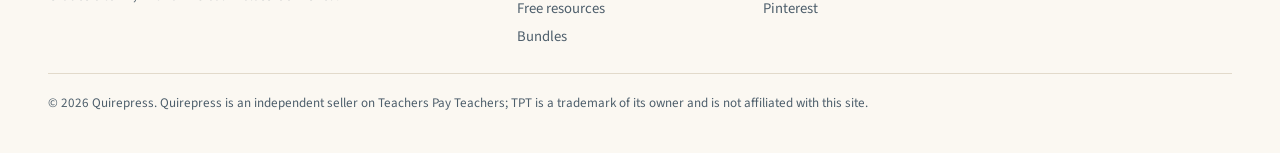
==== commit 33b80004: "SEO: shorter titles, canonical/OG on all pages, keyword slug for first post, lazy images, Organizati" ====
--- a/index.html
+++ b/index.html
@@ -4,7 +4,7 @@
 <meta charset="utf-8">
 <meta name="viewport" content="width=device-width,initial-scale=1,viewport-fit=cover">
 <title>Quirepress · print-and-go units for grades 6–12</title>
-<meta name="description" content="Study skills, SEL, counseling, digital wellness and life skills units for grades 6 to 12. Teacher guide, one-minute quickstart and a signature infographic in every unit. Sold on TPT.">
+<meta name="description" content="Print-and-go study skills, SEL, counseling and life-skills units for grades 6–12, with free lessons and anchor charts. Sold on TPT.">
 <link rel="canonical" href="https://quirepress.org/">
 <link rel="icon" href="img/q-mark.png">
 <meta property="og:title" content="Quirepress">
@@ -12,6 +12,9 @@
 <meta property="og:image" content="https://quirepress.org/img/smart-6.jpg">
 <link rel="stylesheet" href="https://fonts.googleapis.com/css2?family=Bricolage+Grotesque:opsz,wght@12..96,500;12..96,700;12..96,800&family=Source+Serif+4:ital,opsz,wght@0,8..60,400;0,8..60,600;1,8..60,400&family=Source+Sans+3:wght@400;600;700&display=swap">
 <link rel="stylesheet" href="style.css">
+<script type="application/ld+json">
+{"@context":"https://schema.org","@graph":[{"@type":"Organization","name":"Quirepress","url":"https://quirepress.org/","logo":"https://quirepress.org/img/q-mark.png","sameAs":["https://www.teacherspayteachers.com/store/quirepress","https://www.pinterest.com/quirepress/"]},{"@type":"WebSite","name":"Quirepress","url":"https://quirepress.org/"}]}
+</script>
 </head>
 <body>
 
@@ -65,7 +68,7 @@
       <p class="who"><b>Stacey B.</b> · teaches 7th and 8th grade in Ohio · on The Focused Brain, Middle School</p>
       <a class="src" href="https://www.teacherspayteachers.com/Product/The-Focused-Brain-Middle-School-4-Week-Focus-Executive-Function-Lessons-6-8-16286184#ratings-and-reviews">Read the review on TPT →</a>
     </div>
-    <a class="page" href="https://www.teacherspayteachers.com/Product/The-Focused-Brain-Middle-School-4-Week-Focus-Executive-Function-Lessons-6-8-16286184"><img src="img/focusms-1.jpg" alt="Cover: The Focused Brain, a 4-week unit on attention, focus and executive function for grades 6 to 8"></a>
+    <a class="page" href="https://www.teacherspayteachers.com/Product/The-Focused-Brain-Middle-School-4-Week-Focus-Executive-Function-Lessons-6-8-16286184"><img loading="lazy" decoding="async" src="img/focusms-1.jpg" alt="Cover: The Focused Brain, a 4-week unit on attention, focus and executive function for grades 6 to 8"></a>
   </div>
 </section>
 
@@ -86,9 +89,9 @@
 <section class="section" id="season" style="background:var(--card);border-block:1px solid var(--rule)">
   <div class="wrap split split-rev">
     <div class="strip" aria-label="Pages from the Bullying Prevention unit">
-      <figure><div class="page"><img src="img/bully-1.jpg" alt="Cover: Bullying Prevention, be an upstander"></div><figcaption>Cover</figcaption></figure>
-      <figure><div class="page"><img src="img/bully-6.jpg" alt="Anchor chart: The 4 kinds of bullying"></div><figcaption>Anchor chart, classroom display</figcaption></figure>
-      <figure><div class="page"><img src="img/bully-7.jpg" alt="Signature infographic: Conflict vs rude vs bullying"></div><figcaption>Signature infographic</figcaption></figure>
+      <figure><div class="page"><img loading="lazy" decoding="async" src="img/bully-1.jpg" alt="Cover: Bullying Prevention, be an upstander"></div><figcaption>Cover</figcaption></figure>
+      <figure><div class="page"><img loading="lazy" decoding="async" src="img/bully-6.jpg" alt="Anchor chart: The 4 kinds of bullying"></div><figcaption>Anchor chart, classroom display</figcaption></figure>
+      <figure><div class="page"><img loading="lazy" decoding="async" src="img/bully-7.jpg" alt="Signature infographic: Conflict vs rude vs bullying"></div><figcaption>Signature infographic</figcaption></figure>
     </div>
     <div>
       <span class="tag tag-season">October</span>
@@ -114,12 +117,12 @@
       <a class="btn btn-ghost" href="https://www.teacherspayteachers.com/store/quirepress">All 177 resources</a>
     </div>
     <div class="shelf">
-      <a class="product" href="https://www.teacherspayteachers.com/Product/9th-Grade-Landing-Kit-Freshman-Seminar-Identity-Habits-EF-First-9-Weeks-16453225"><div class="page"><img src="img/ninth-1.jpg" alt="Cover: The 9th Grade Landing Kit"></div><h3>The 9th Grade Landing Kit</h3><p class="meta"><span>Grade 9 · 35 pages</span></p><p class="price">$11.95</p></a>
-      <a class="product" href="product.html"><div class="page"><img src="img/procr-1.jpg" alt="Cover: The Procrastination Toolkit"></div><h3>The Procrastination Toolkit</h3><p class="meta"><span>Grades 6–12 · 25 pages</span></p><p class="price">$10.00</p></a>
-      <a class="product" href="https://www.teacherspayteachers.com/Product/The-Senior-Year-Landing-Kit-Grade-12-Senior-Seminar-College-Career-Readiness-17282781"><div class="page"><img src="img/senior-1.jpg" alt="Cover: The Senior Year Landing Kit"></div><h3>The Senior Year Landing Kit</h3><p class="meta"><span>Grade 12 · 35 pages</span></p><p class="price">$12.95</p></a>
-      <a class="product" href="https://www.teacherspayteachers.com/Product/Brain-Based-Study-Skills-High-School-Retrieval-Spacing-Sleep-Exam-Prep-9-12-16738622"><div class="page"><img src="img/study-1.jpg" alt="Cover: Brain-Based Study Skills, high school"></div><h3>Brain-Based Study Skills HS</h3><p class="meta"><span>Grades 9–12 · 42 pages</span></p><p class="price">$11.95</p></a>
-      <a class="product" href="https://www.teacherspayteachers.com/Product/Grief-and-Loss-High-School-Grief-Support-SEL-Counseling-Lessons-9-12-17007240"><div class="page"><img src="img/grief-1.jpg" alt="Cover: Grief and Loss, high school"></div><h3>Grief &amp; Loss HS</h3><p class="meta"><span>Grades 9–12 · 25 pages</span></p><p class="price">$8.95</p></a>
-      <a class="product" href="https://www.teacherspayteachers.com/Product/SMART-Goals-Unit-Goal-Setting-Growth-Mindset-6-12-17644925"><div class="page"><img src="img/smart-1.jpg" alt="Cover: SMART Goals unit"></div><h3>SMART Goals Unit</h3><p class="meta"><span>Grades 6–12 · 36 pages</span></p><p class="price">$11.95</p></a>
+      <a class="product" href="https://www.teacherspayteachers.com/Product/9th-Grade-Landing-Kit-Freshman-Seminar-Identity-Habits-EF-First-9-Weeks-16453225"><div class="page"><img loading="lazy" decoding="async" src="img/ninth-1.jpg" alt="Cover: The 9th Grade Landing Kit"></div><h3>The 9th Grade Landing Kit</h3><p class="meta"><span>Grade 9 · 35 pages</span></p><p class="price">$11.95</p></a>
+      <a class="product" href="product.html"><div class="page"><img loading="lazy" decoding="async" src="img/procr-1.jpg" alt="Cover: The Procrastination Toolkit"></div><h3>The Procrastination Toolkit</h3><p class="meta"><span>Grades 6–12 · 25 pages</span></p><p class="price">$10.00</p></a>
+      <a class="product" href="https://www.teacherspayteachers.com/Product/The-Senior-Year-Landing-Kit-Grade-12-Senior-Seminar-College-Career-Readiness-17282781"><div class="page"><img loading="lazy" decoding="async" src="img/senior-1.jpg" alt="Cover: The Senior Year Landing Kit"></div><h3>The Senior Year Landing Kit</h3><p class="meta"><span>Grade 12 · 35 pages</span></p><p class="price">$12.95</p></a>
+      <a class="product" href="https://www.teacherspayteachers.com/Product/Brain-Based-Study-Skills-High-School-Retrieval-Spacing-Sleep-Exam-Prep-9-12-16738622"><div class="page"><img loading="lazy" decoding="async" src="img/study-1.jpg" alt="Cover: Brain-Based Study Skills, high school"></div><h3>Brain-Based Study Skills HS</h3><p class="meta"><span>Grades 9–12 · 42 pages</span></p><p class="price">$11.95</p></a>
+      <a class="product" href="https://www.teacherspayteachers.com/Product/Grief-and-Loss-High-School-Grief-Support-SEL-Counseling-Lessons-9-12-17007240"><div class="page"><img loading="lazy" decoding="async" src="img/grief-1.jpg" alt="Cover: Grief and Loss, high school"></div><h3>Grief &amp; Loss HS</h3><p class="meta"><span>Grades 9–12 · 25 pages</span></p><p class="price">$8.95</p></a>
+      <a class="product" href="https://www.teacherspayteachers.com/Product/SMART-Goals-Unit-Goal-Setting-Growth-Mindset-6-12-17644925"><div class="page"><img loading="lazy" decoding="async" src="img/smart-1.jpg" alt="Cover: SMART Goals unit"></div><h3>SMART Goals Unit</h3><p class="meta"><span>Grades 6–12 · 36 pages</span></p><p class="price">$11.95</p></a>
     </div>
   </div>
 </section>
@@ -130,11 +133,11 @@
       <div><p class="eyebrow">Look inside</p><h2>The 9th Grade Landing Kit, page by page.</h2><p class="lede">Every unit is built the same way, so this is what you get across the store: a teacher guide, honest student handouts, anchor charts, and tools students keep using.</p></div>
     </div>
     <div class="strip" aria-label="Pages from The 9th Grade Landing Kit">
-      <figure><div class="page"><img src="img/ninth-4.jpg" alt="Welcome to high school, a letter from your teachers"></div><figcaption>p. 4 · Welcome letter</figcaption></figure>
-      <figure><div class="page"><img src="img/ninth-5.jpg" alt="What high school actually is, student handout"></div><figcaption>p. 5 · Student handout, honest version</figcaption></figure>
-      <figure><div class="page"><img src="img/ninth-7.jpg" alt="Executive function basics, high school edition"></div><figcaption>p. 7 · Executive function basics</figcaption></figure>
-      <figure><div class="page"><img src="img/ninth-8.jpg" alt="Your planner and calendar setup"></div><figcaption>p. 8 · Planner and calendar setup</figcaption></figure>
-      <figure><div class="page"><img src="img/ninth-1.jpg" alt="Cover of The 9th Grade Landing Kit"></div><figcaption>Cover</figcaption></figure>
+      <figure><div class="page"><img loading="lazy" decoding="async" src="img/ninth-4.jpg" alt="Welcome to high school, a letter from your teachers"></div><figcaption>p. 4 · Welcome letter</figcaption></figure>
+      <figure><div class="page"><img loading="lazy" decoding="async" src="img/ninth-5.jpg" alt="What high school actually is, student handout"></div><figcaption>p. 5 · Student handout, honest version</figcaption></figure>
+      <figure><div class="page"><img loading="lazy" decoding="async" src="img/ninth-7.jpg" alt="Executive function basics, high school edition"></div><figcaption>p. 7 · Executive function basics</figcaption></figure>
+      <figure><div class="page"><img loading="lazy" decoding="async" src="img/ninth-8.jpg" alt="Your planner and calendar setup"></div><figcaption>p. 8 · Planner and calendar setup</figcaption></figure>
+      <figure><div class="page"><img loading="lazy" decoding="async" src="img/ninth-1.jpg" alt="Cover of The 9th Grade Landing Kit"></div><figcaption>Cover</figcaption></figure>
     </div>
     <div class="cards cards-3" style="margin-top:1.5rem">
       <div class="card"><h3>What is in it</h3><p>Welcome letter, identity reset, EF basics, time blocking, asking for help, friend dynamics, self-advocacy, 30/60/90 check-ins, semester goals, study habits, phone and focus, sleep, 3 anchor charts, 12 discussion cards, a 90-day tracker, a family guide and a counselor 1:1.</p></div>
@@ -192,10 +195,10 @@
       </div>
     </div>
     <div class="gallery" style="grid-template-columns:repeat(2,1fr)">
-      <figure><div class="page"><img src="img/free-2.jpg" alt="Free poster from the Focus and Executive Function set"></div></figure>
-      <figure><div class="page"><img src="img/free-3.jpg" alt="Free poster from the Focus and Executive Function set"></div></figure>
-      <figure><div class="page"><img src="img/procr-5.jpg" alt="The procrastination cycle infographic"></div></figure>
-      <figure><div class="page"><img src="img/study-5.jpg" alt="The forgetting curve, see it and beat it"></div></figure>
+      <figure><div class="page"><img loading="lazy" decoding="async" src="img/free-2.jpg" alt="Free poster from the Focus and Executive Function set"></div></figure>
+      <figure><div class="page"><img loading="lazy" decoding="async" src="img/free-3.jpg" alt="Free poster from the Focus and Executive Function set"></div></figure>
+      <figure><div class="page"><img loading="lazy" decoding="async" src="img/procr-5.jpg" alt="The procrastination cycle infographic"></div></figure>
+      <figure><div class="page"><img loading="lazy" decoding="async" src="img/study-5.jpg" alt="The forgetting curve, see it and beat it"></div></figure>
     </div>
   </div>
 </section>
@@ -207,9 +210,9 @@
       <a class="btn btn-ghost" href="blog.html">All posts</a>
     </div>
     <div class="posts">
-      <a class="post" href="rude-vs-mean-vs-bullying-chart-lesson.html"><div class="thumb"><img src="img/bully-7.jpg" alt="Conflict versus rude versus bullying chart"></div><span class="kicker">Counseling</span><h3>Rude vs mean vs bullying: one chart that ends “everything is bullying.”</h3><p>Three tests students can run themselves, a 10-minute sort, and the 5 D’s of an upstander. Built for October.</p><time datetime="2026-10-09">October 9, 2026 · 7 min read</time></a>
-      <a class="post" href="9th-grade-advisory-first-nine-weeks.html"><div class="thumb"><img src="img/ninth-5.jpg" alt="What high school actually is, student handout"></div><span class="kicker">Advisory</span><h3>9th grade advisory lessons: the first nine weeks, week by week.</h3><p>Identity first, systems second, first real grades third. The sequence, the pages, and the research on why these weeks decide the year.</p><time datetime="2026-10-09">October 9, 2026 · 9 min read</time></a>
-      <a class="post" href="forgetting-curve-lesson-spaced-review.html"><div class="thumb"><img src="img/study-5.jpg" alt="The forgetting curve"></div><span class="kicker">Study skills</span><h3>The forgetting curve lesson: one chart, 15 minutes, a review plan.</h3><p>Project the chart, run a brain dump, write four review dates. With the research cited honestly, including what “day 1, 3, 7” is and is not.</p><time datetime="2026-10-09">October 9, 2026 · 7 min read</time></a>
+      <a class="post" href="rude-vs-mean-vs-bullying-chart-lesson.html"><div class="thumb"><img loading="lazy" decoding="async" src="img/bully-7.jpg" alt="Conflict versus rude versus bullying chart"></div><span class="kicker">Counseling</span><h3>Rude vs mean vs bullying: one chart that ends “everything is bullying.”</h3><p>Three tests students can run themselves, a 10-minute sort, and the 5 D’s of an upstander. Built for October.</p><time datetime="2026-10-09">October 9, 2026 · 7 min read</time></a>
+      <a class="post" href="9th-grade-advisory-first-nine-weeks.html"><div class="thumb"><img loading="lazy" decoding="async" src="img/ninth-5.jpg" alt="What high school actually is, student handout"></div><span class="kicker">Advisory</span><h3>9th grade advisory lessons: the first nine weeks, week by week.</h3><p>Identity first, systems second, first real grades third. The sequence, the pages, and the research on why these weeks decide the year.</p><time datetime="2026-10-09">October 9, 2026 · 9 min read</time></a>
+      <a class="post" href="forgetting-curve-lesson-spaced-review.html"><div class="thumb"><img loading="lazy" decoding="async" src="img/study-5.jpg" alt="The forgetting curve"></div><span class="kicker">Study skills</span><h3>The forgetting curve lesson: one chart, 15 minutes, a review plan.</h3><p>Project the chart, run a brain dump, write four review dates. With the research cited honestly, including what “day 1, 3, 7” is and is not.</p><time datetime="2026-10-09">October 9, 2026 · 7 min read</time></a>
     </div>
   </div>
 </section>
@@ -232,11 +235,11 @@
 <footer>
   <div class="wrap">
     <div>
-      <a class="brand" href="index.html"><img src="img/q-mark.png" alt="">Quirepress</a>
+      <a class="brand" href="index.html"><img loading="lazy" decoding="async" src="img/q-mark.png" alt="">Quirepress</a>
       <p style="margin-top:.7rem;max-width:30rem">Print-and-go units for the lessons nobody gave you a textbook for. Grades 6 to 12, with a K–5 calm-classroom shelf.</p>
     </div>
     <div><h4>Shop</h4><ul><li><a href="https://www.teacherspayteachers.com/store/quirepress">Store on TPT</a></li><li><a href="#study">Best sellers</a></li><li><a href="#free">Free resources</a></li><li><a href="https://www.teacherspayteachers.com/store/quirepress/category-money-saving-bundles-1635844">Bundles</a></li></ul></div>
-    <div><h4>Read</h4><ul><li><a href="blog.html">Blog</a></li><li><a href="post.html">Latest post</a></li><li><a href="https://www.pinterest.com/quirepress/">Pinterest</a></li></ul></div>
+    <div><h4>Read</h4><ul><li><a href="blog.html">Blog</a></li><li><a href="procrastination-lesson-avoidance-cycle.html">Latest post</a></li><li><a href="https://www.pinterest.com/quirepress/">Pinterest</a></li></ul></div>
     <div><h4>Contact</h4><ul><li><a href="https://www.teacherspayteachers.com/store/quirepress">Ask a question on TPT</a></li><li><span>hello@quirepress.org</span></li></ul></div>
     <p class="legal">© 2026 Quirepress. Quirepress is an independent seller on Teachers Pay Teachers; TPT is a trademark of its owner and is not affiliated with this site.</p>
   </div>
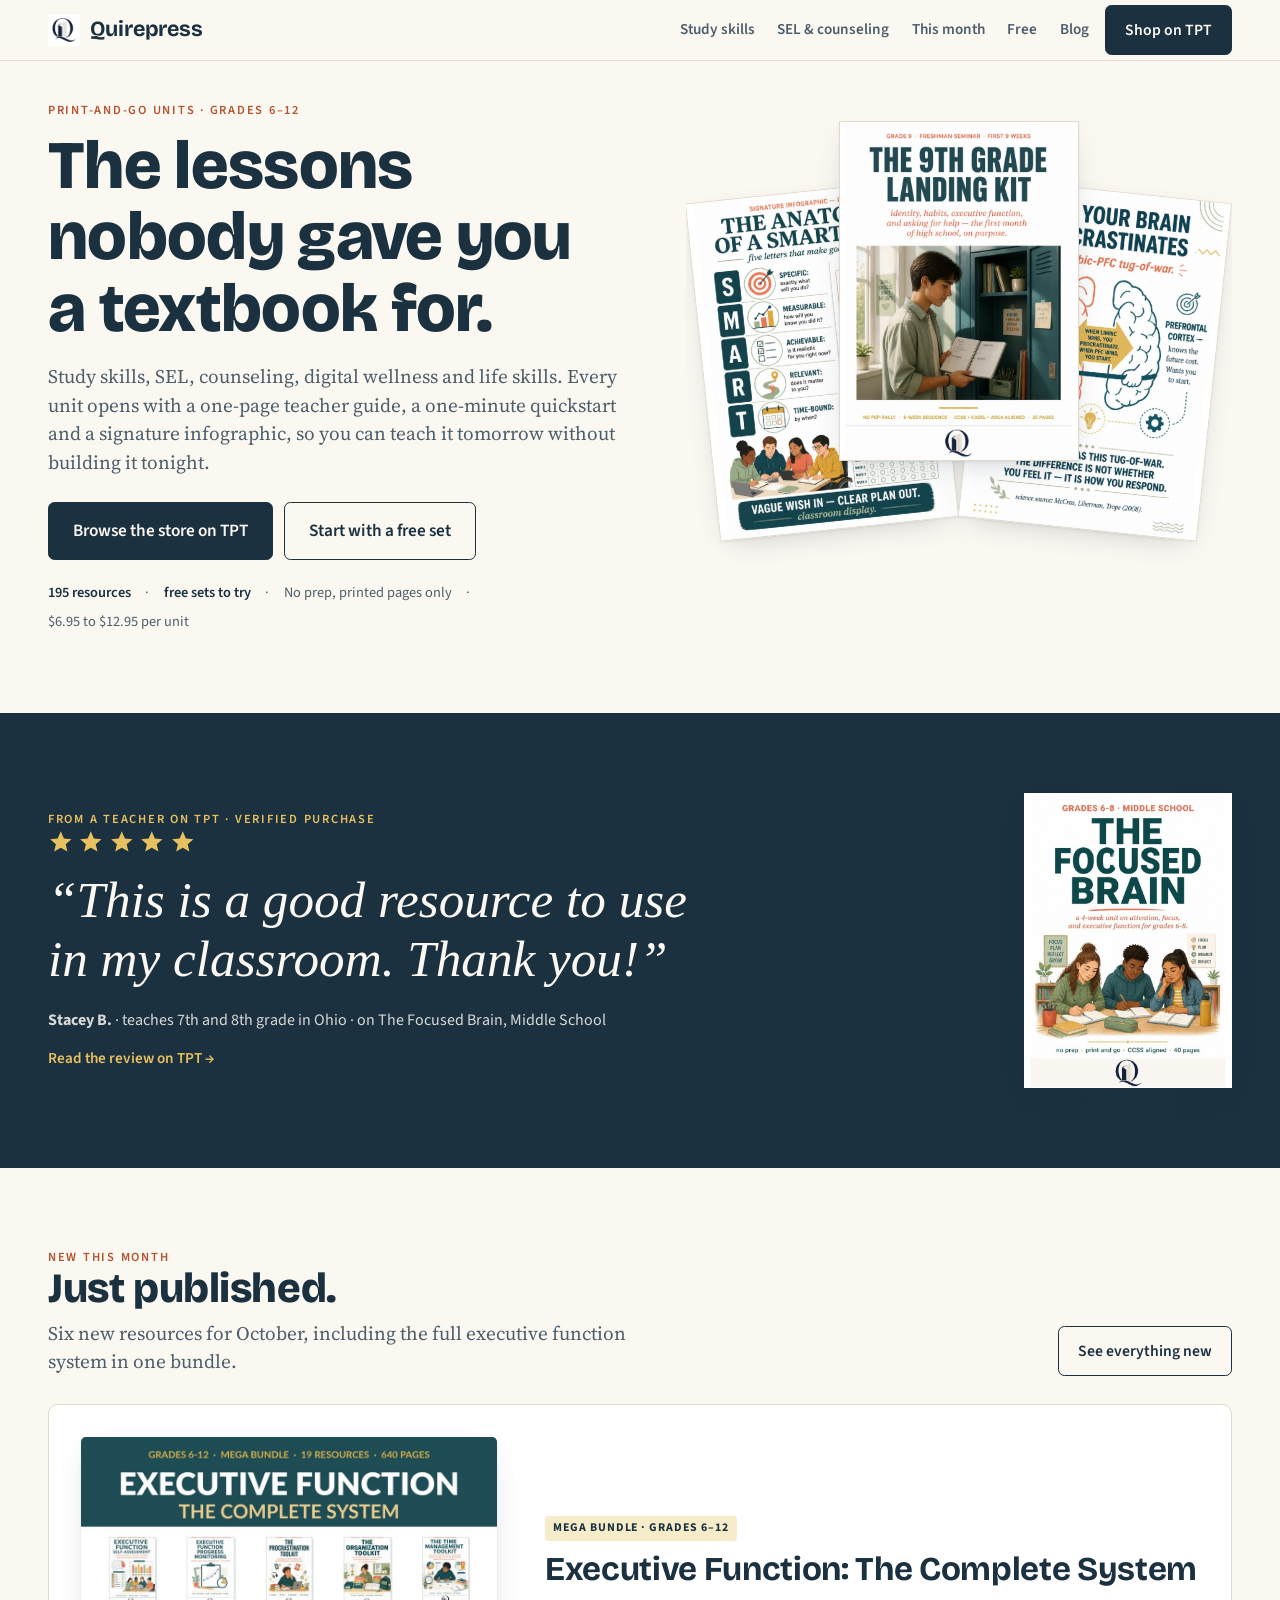
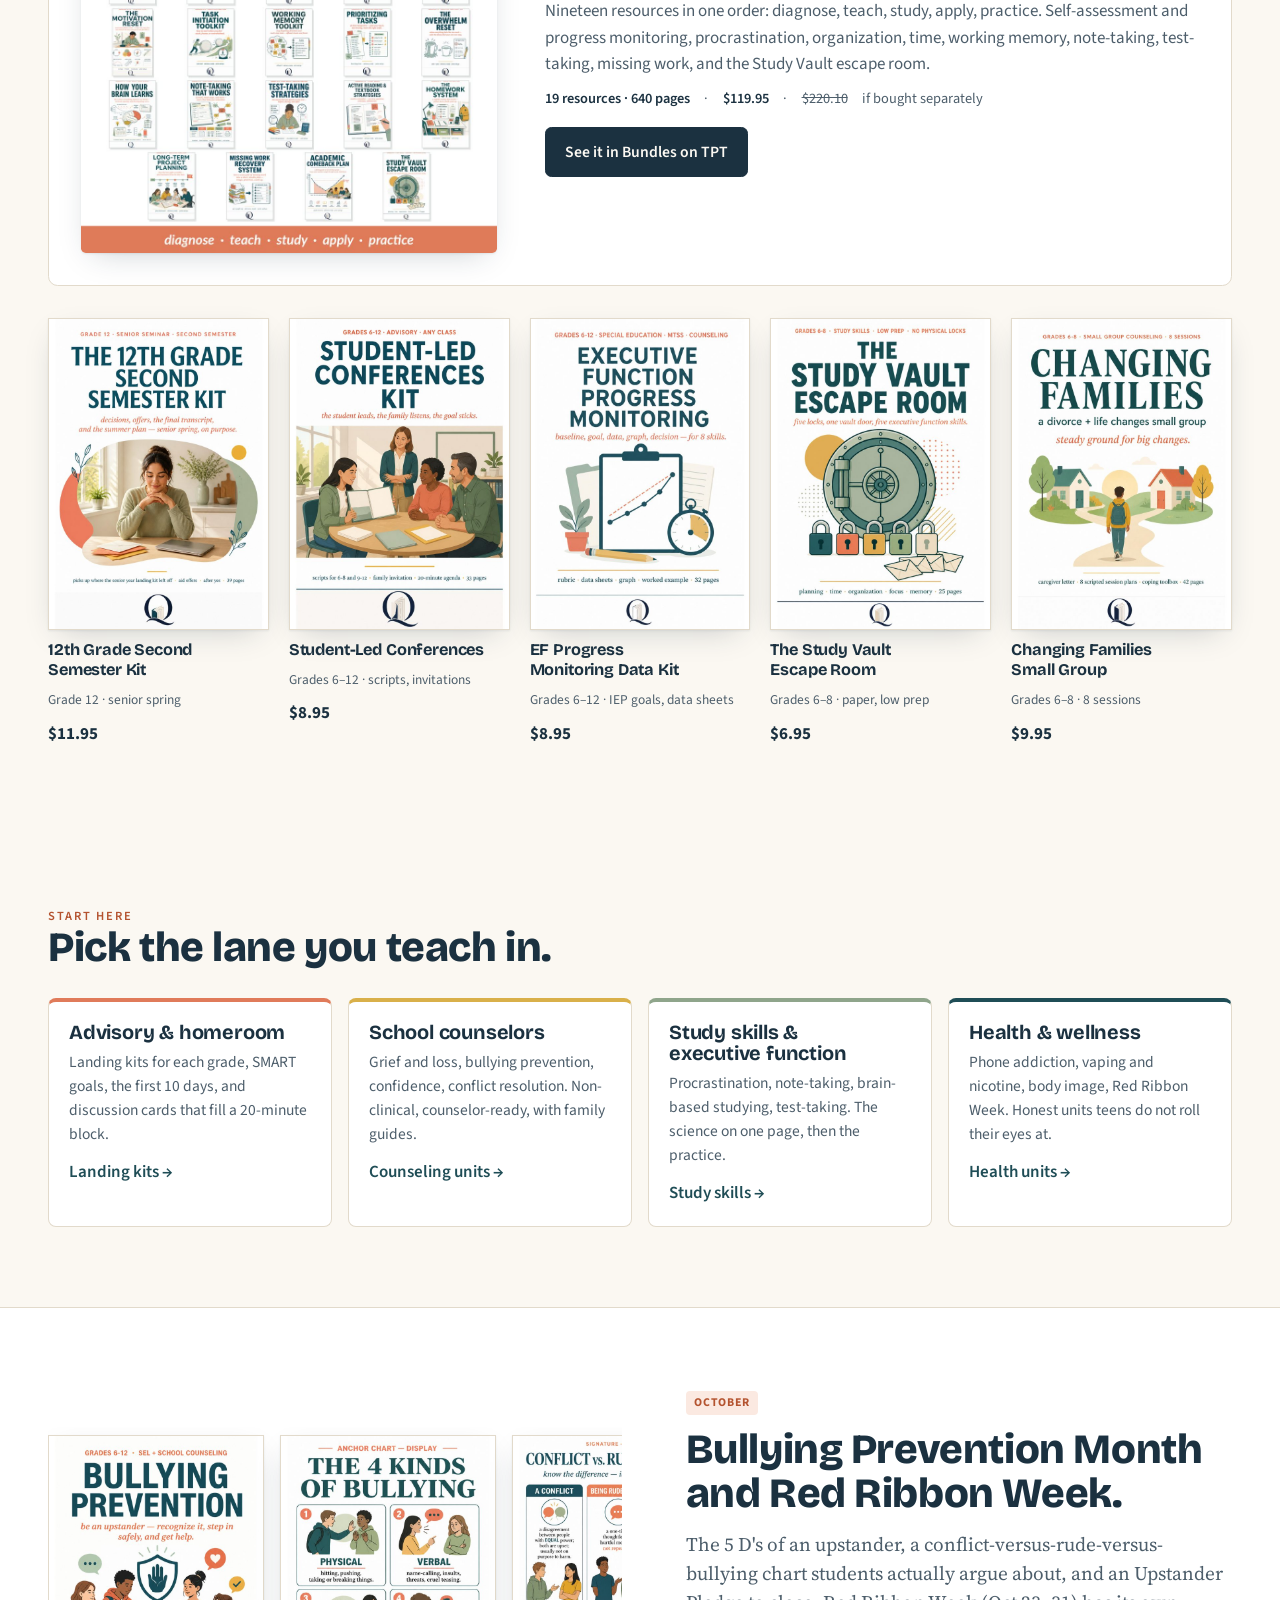
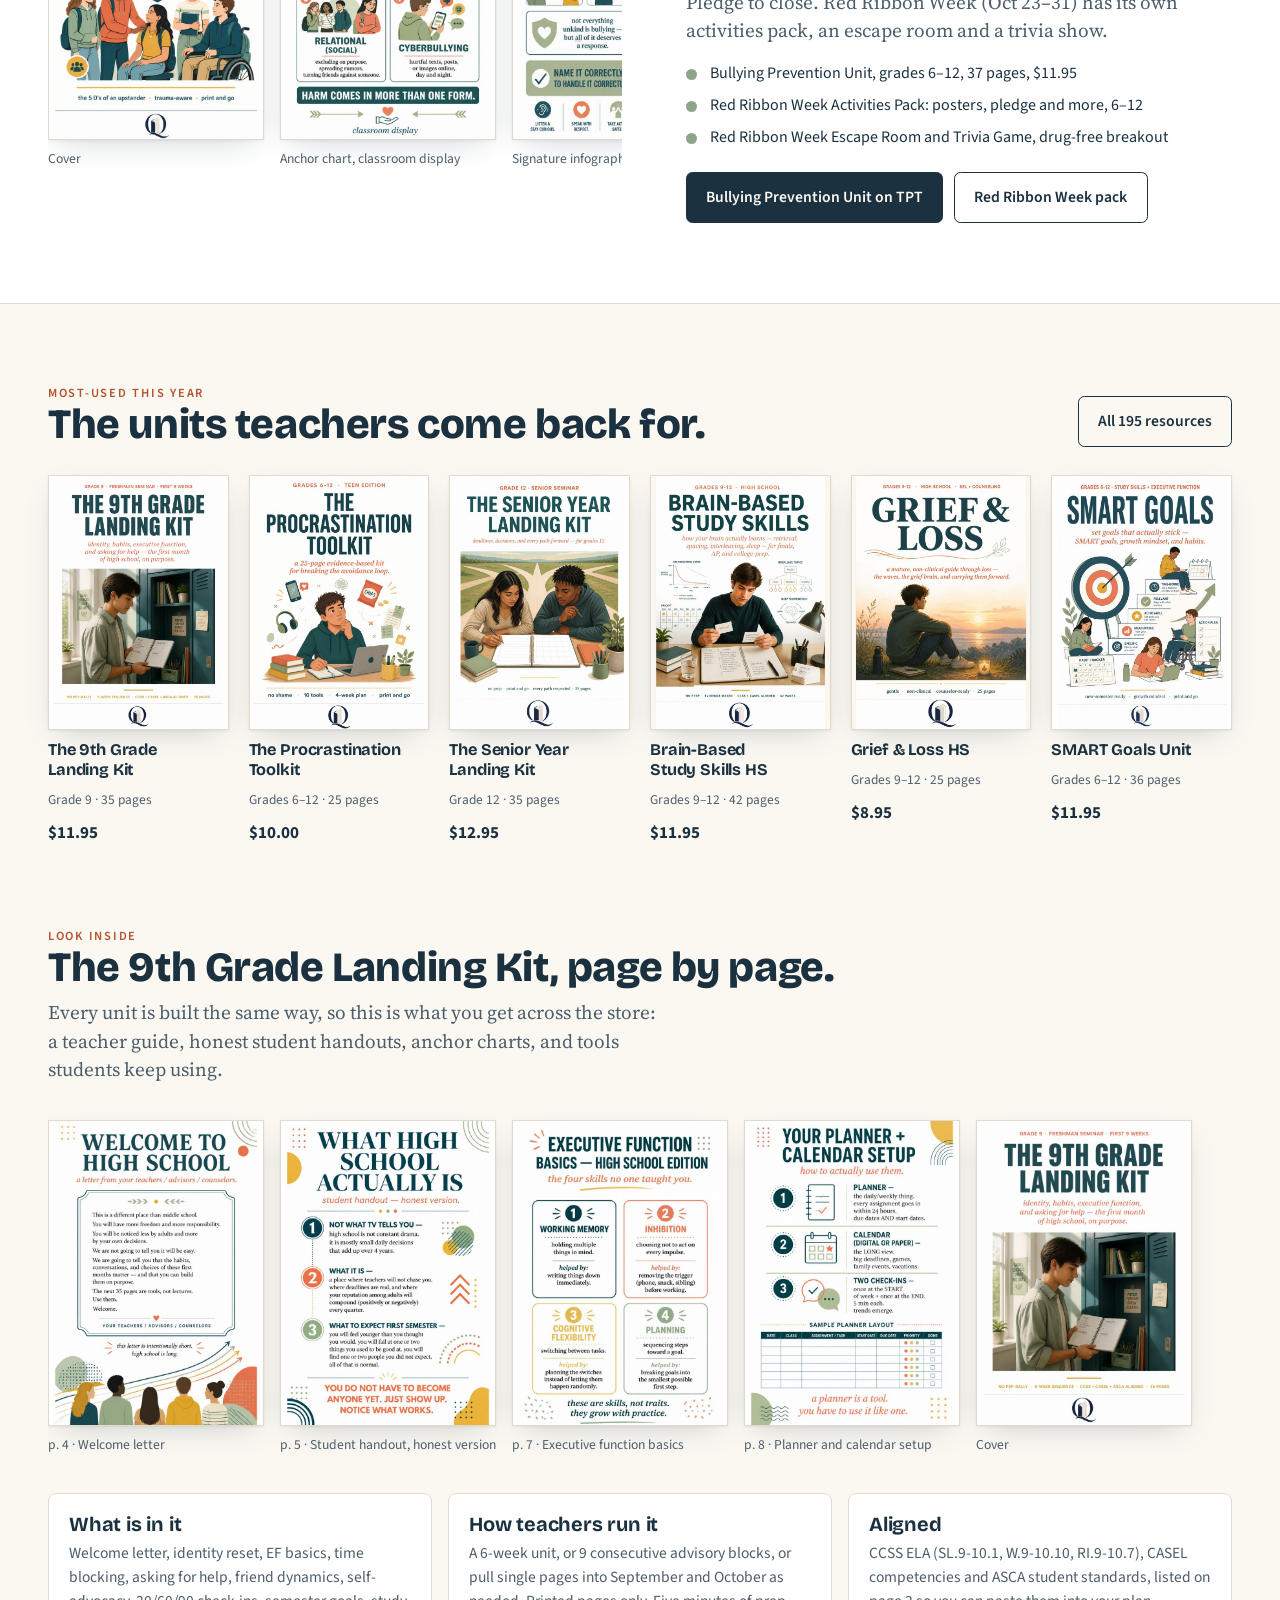
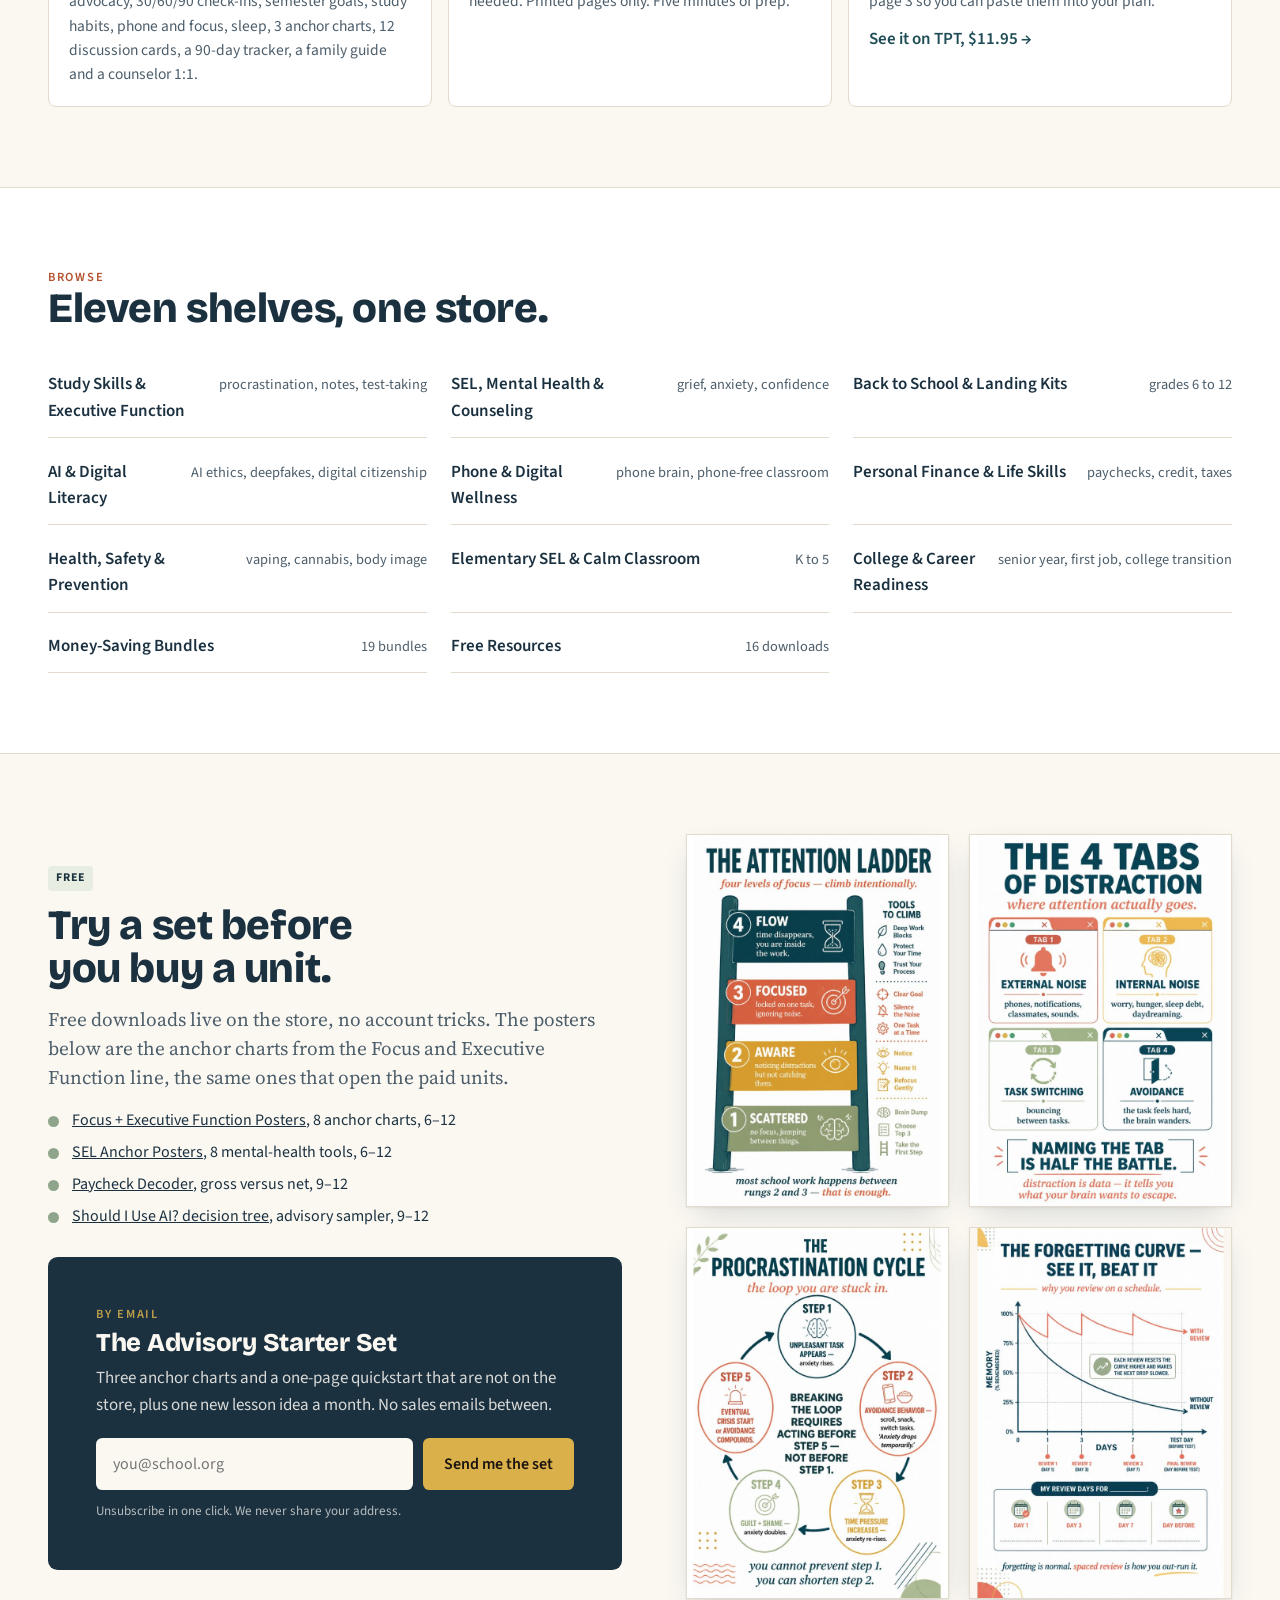
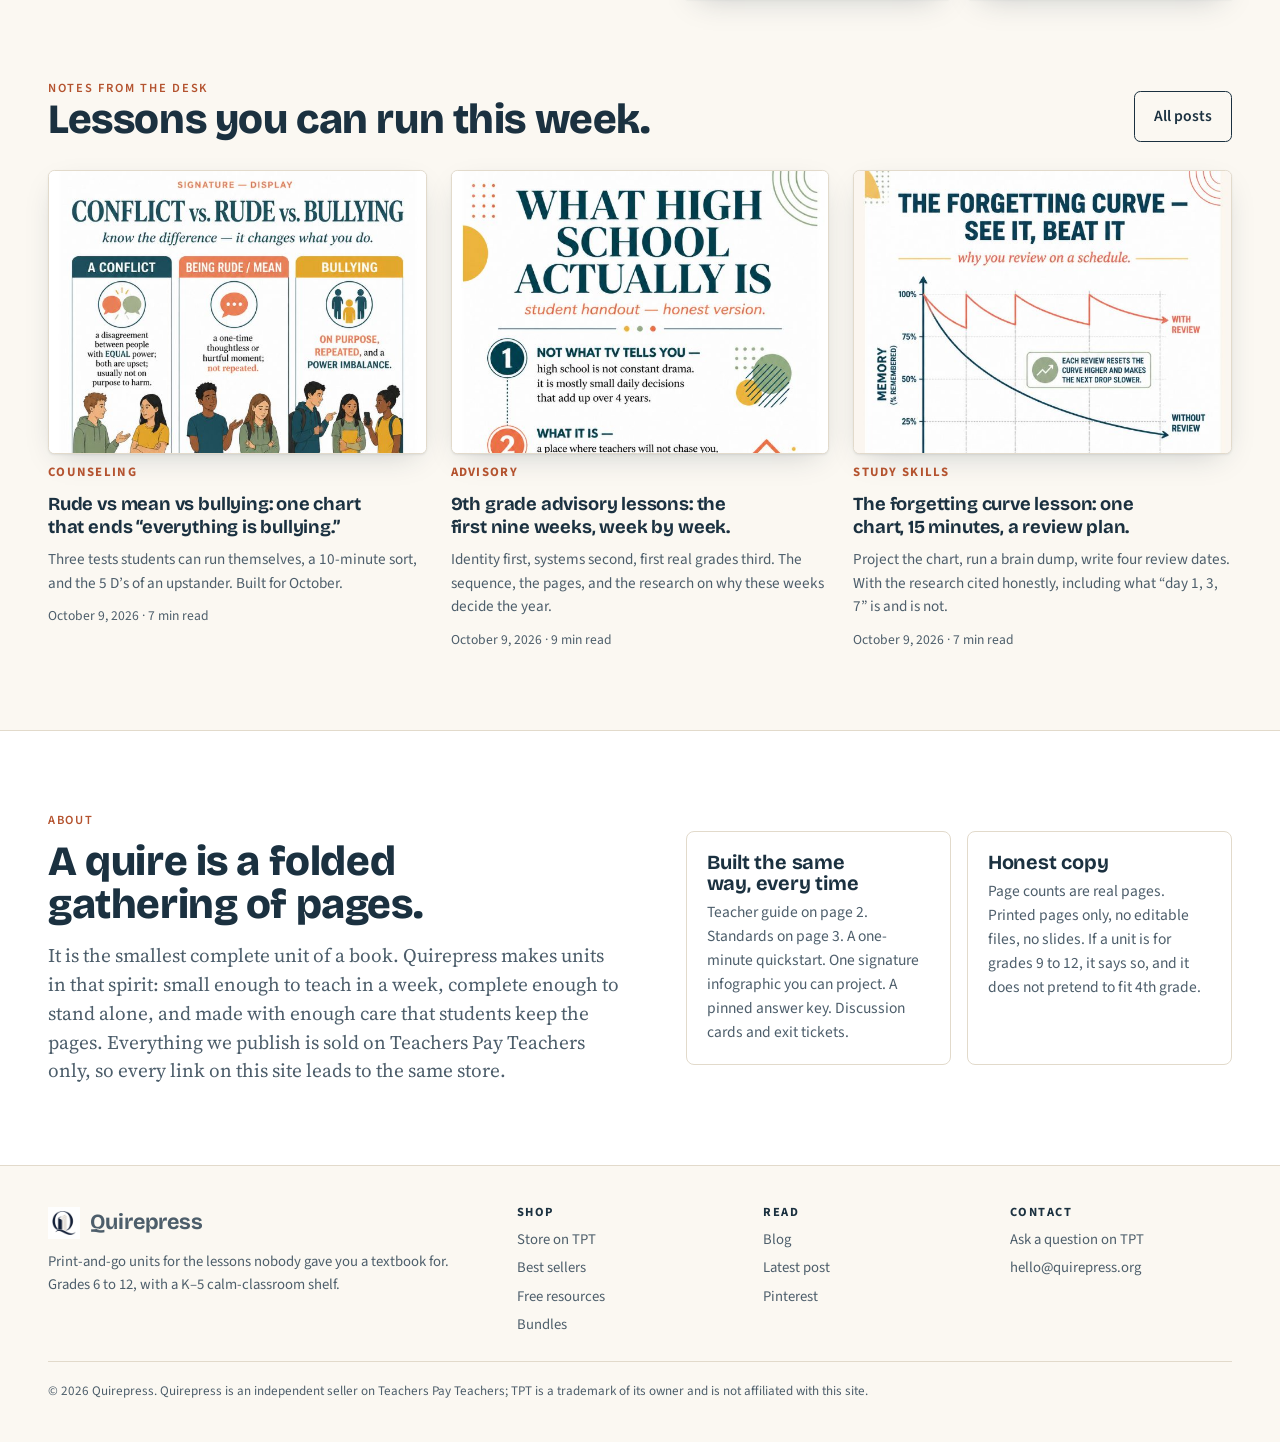
==== commit fb65426b: "New this month shelf: EF mega bundle + 5 October products; store counts updated Co-Authored-By: Clau" ====
--- a/index.html
+++ b/index.html
@@ -43,7 +43,7 @@
         <a class="btn btn-lg" href="https://www.teacherspayteachers.com/store/quirepress">Browse the store on TPT</a>
         <a class="btn btn-lg btn-ghost" href="#free">Start with a free set</a>
       </div>
-      <p class="meta" style="margin-top:1.4rem"><b>177 resources</b><span>·</span><b>16 free</b><span>·</span>No prep, printed pages only<span>·</span>$8.95 to $12.95 per unit</p>
+      <p class="meta" style="margin-top:1.4rem"><b>195 resources</b><span>·</span><b>free sets to try</b><span>·</span>No prep, printed pages only<span>·</span>$6.95 to $12.95 per unit</p>
     </div>
     <div class="fan" aria-label="Three real pages from Quirepress units">
       <div class="page p1"><img src="img/smart-6.jpg" alt="Infographic page: The Anatomy of a SMART Goal"></div>
@@ -69,6 +69,32 @@
       <a class="src" href="https://www.teacherspayteachers.com/Product/The-Focused-Brain-Middle-School-4-Week-Focus-Executive-Function-Lessons-6-8-16286184#ratings-and-reviews">Read the review on TPT →</a>
     </div>
     <a class="page" href="https://www.teacherspayteachers.com/Product/The-Focused-Brain-Middle-School-4-Week-Focus-Executive-Function-Lessons-6-8-16286184"><img loading="lazy" decoding="async" src="img/focusms-1.jpg" alt="Cover: The Focused Brain, a 4-week unit on attention, focus and executive function for grades 6 to 8"></a>
+  </div>
+</section>
+
+<section class="section" id="new" aria-label="New this month">
+  <div class="wrap">
+    <div class="section-head">
+      <div><p class="eyebrow">New this month</p><h2>Just published.</h2><p class="lede">Six new resources for October, including the full executive function system in one bundle.</p></div>
+      <a class="btn btn-ghost" href="https://www.teacherspayteachers.com/store/quirepress?order=Most-Recent">See everything new</a>
+    </div>
+    <a class="featured-bundle" href="https://www.teacherspayteachers.com/store/quirepress/category-money-saving-bundles-1635844">
+      <img src="img/mega-ef.jpg" alt="Executive Function, The Complete System: 19 resource covers in one mega bundle, grades 6 to 12" loading="lazy" decoding="async">
+      <div>
+        <span class="tag">Mega bundle · grades 6–12</span>
+        <h3>Executive Function: The Complete System</h3>
+        <p>Nineteen resources in one order: diagnose, teach, study, apply, practice. Self-assessment and progress monitoring, procrastination, organization, time, working memory, note-taking, test-taking, missing work, and the Study Vault escape room.</p>
+        <p class="meta"><b>19 resources · 640 pages</b><span>·</span><b>$119.95</b><span>·</span><s>$220.10</s> if bought separately</p>
+        <span class="btn" style="margin-top:1rem">See it in Bundles on TPT</span>
+      </div>
+    </a>
+    <div class="shelf" style="margin-top:2rem">
+      <a class="product" href="https://www.teacherspayteachers.com/Product/12th-Grade-Second-Semester-Kit-Senior-Seminar-Financial-Aid-College-Decision-17904295"><div class="page"><img src="img/senior2-1.jpg" alt="Cover: 12th Grade Second Semester Kit" loading="lazy" decoding="async"></div><h3>12th Grade Second Semester Kit</h3><p class="meta"><span>Grade 12 · senior spring</span></p><p class="price">$11.95</p></a>
+      <a class="product" href="https://www.teacherspayteachers.com/Product/Student-Led-Conferences-Grades-6-12-Scripts-Family-Invitation-Goal-Setting-17904198"><div class="page"><img src="img/slc-1.jpg" alt="Cover: Student-Led Conferences kit" loading="lazy" decoding="async"></div><h3>Student-Led Conferences</h3><p class="meta"><span>Grades 6–12 · scripts, invitations</span></p><p class="price">$8.95</p></a>
+      <a class="product" href="https://www.teacherspayteachers.com/Product/Executive-Function-Progress-Monitoring-Data-Kit-6-12-IEP-Goals-Data-Sheets-17904246"><div class="page"><img src="img/efdata-1.jpg" alt="Cover: Executive Function Progress Monitoring Data Kit" loading="lazy" decoding="async"></div><h3>EF Progress Monitoring Data Kit</h3><p class="meta"><span>Grades 6–12 · IEP goals, data sheets</span></p><p class="price">$8.95</p></a>
+      <a class="product" href="https://www.teacherspayteachers.com/Product/Study-Skills-Escape-Room-Grades-6-8-Executive-Function-Activity-Low-Prep-Paper-17904222"><div class="page"><img src="img/escape-1.jpg" alt="Cover: The Study Vault escape room" loading="lazy" decoding="async"></div><h3>The Study Vault Escape Room</h3><p class="meta"><span>Grades 6–8 · paper, low prep</span></p><p class="price">$6.95</p></a>
+      <a class="product" href="https://www.teacherspayteachers.com/Product/Divorce-Small-Group-Counseling-Grades-6-8-Changing-Families-8-Sessions-Coping-17904273"><div class="page"><img src="img/families-1.jpg" alt="Cover: Changing Families small group counseling" loading="lazy" decoding="async"></div><h3>Changing Families Small Group</h3><p class="meta"><span>Grades 6–8 · 8 sessions</span></p><p class="price">$9.95</p></a>
+    </div>
   </div>
 </section>
 
@@ -114,7 +140,7 @@
   <div class="wrap">
     <div class="section-head">
       <div><p class="eyebrow">Most-used this year</p><h2>The units teachers come back for.</h2></div>
-      <a class="btn btn-ghost" href="https://www.teacherspayteachers.com/store/quirepress">All 177 resources</a>
+      <a class="btn btn-ghost" href="https://www.teacherspayteachers.com/store/quirepress">All 195 resources</a>
     </div>
     <div class="shelf">
       <a class="product" href="https://www.teacherspayteachers.com/Product/9th-Grade-Landing-Kit-Freshman-Seminar-Identity-Habits-EF-First-9-Weeks-16453225"><div class="page"><img loading="lazy" decoding="async" src="img/ninth-1.jpg" alt="Cover: The 9th Grade Landing Kit"></div><h3>The 9th Grade Landing Kit</h3><p class="meta"><span>Grade 9 · 35 pages</span></p><p class="price">$11.95</p></a>
@@ -162,7 +188,7 @@
       <a href="https://www.teacherspayteachers.com/store/quirepress/category-health-safety-amp-prevention-1635838">Health, Safety &amp; Prevention <span>vaping, cannabis, body image</span></a>
       <a href="https://www.teacherspayteachers.com/store/quirepress/category-elementary-k-5-sel-amp-calm-classroom-1635842">Elementary SEL &amp; Calm Classroom <span>K to 5</span></a>
       <a href="https://www.teacherspayteachers.com/store/quirepress/category-college-amp-career-readiness-1638323">College &amp; Career Readiness <span>senior year, first job, college transition</span></a>
-      <a href="https://www.teacherspayteachers.com/store/quirepress/category-money-saving-bundles-1635844">Money-Saving Bundles <span>18 bundles</span></a>
+      <a href="https://www.teacherspayteachers.com/store/quirepress/category-money-saving-bundles-1635844">Money-Saving Bundles <span>19 bundles</span></a>
       <a href="https://www.teacherspayteachers.com/store/quirepress/category-free-resources-1635845">Free Resources <span>16 downloads</span></a>
     </div>
   </div>
@@ -173,7 +199,7 @@
     <div>
       <span class="tag tag-free">Free</span>
       <h2 style="margin-top:.8rem">Try a set before you buy a unit.</h2>
-      <p class="lede" style="margin-top:.9rem">Sixteen free downloads live on the store, no account tricks. The posters below are the anchor charts from the Focus and Executive Function line, the same ones that open the paid units.</p>
+      <p class="lede" style="margin-top:.9rem">Free downloads live on the store, no account tricks. The posters below are the anchor charts from the Focus and Executive Function line, the same ones that open the paid units.</p>
       <ul class="checks">
         <li><a href="https://www.teacherspayteachers.com/Product/FREE-Focus-Executive-Function-Posters-8-Anchor-Charts-Grades-6-12-SEL-Health-16286095">Focus + Executive Function Posters</a>, 8 anchor charts, 6–12</li>
         <li><a href="https://www.teacherspayteachers.com/Product/FREE-SEL-Anchor-Posters-8-Mental-Health-Anxiety-Tools-Grades-6-12-Classroom-16274301">SEL Anchor Posters</a>, 8 mental-health tools, 6–12</li>
--- a/style.css
+++ b/style.css
@@ -180,6 +180,16 @@
 .product-inline p{color:var(--ink-2);margin:.3rem 0 .7rem;font-size:.95rem}
 @media (min-width:40rem){.product-inline{grid-template-columns:7rem 1fr}}
 
+.featured-bundle{display:grid;gap:1.5rem;align-items:center;background:var(--card);border:1px solid var(--rule);border-radius:.6rem;padding:1.25rem;text-decoration:none;color:inherit}
+@media (min-width:64rem){.featured-bundle{grid-template-columns:minmax(0,26rem) 1fr;gap:3rem;padding:2rem}}
+.featured-bundle img{width:100%;border-radius:.3rem;box-shadow:var(--shadow)}
+.featured-bundle h3{font-size:clamp(1.5rem,2.6vw,2.1rem);margin-top:.7rem}
+.featured-bundle p{color:var(--ink-2);margin-top:.7rem}
+.featured-bundle .meta b{color:var(--ink)}
+.featured-bundle:hover .btn{background:var(--teal);border-color:var(--teal)}
+@media (min-width:64rem){#new .shelf{grid-template-columns:repeat(5,1fr)}}
+@media (max-width:63.99rem){#new .shelf{display:flex;overflow-x:auto;scroll-snap-type:x mandatory;padding-bottom:.8rem}#new .shelf>*{flex:0 0 11.5rem;scroll-snap-align:start}}
+
 /* review band */
 .review{--rv-bg:#1b3140;--rv-fg:#fbf8f2;--rv-acc:#e7c060;background:var(--rv-bg);color:var(--rv-fg)}
 .review .wrap{display:grid;gap:2rem;align-items:center}
